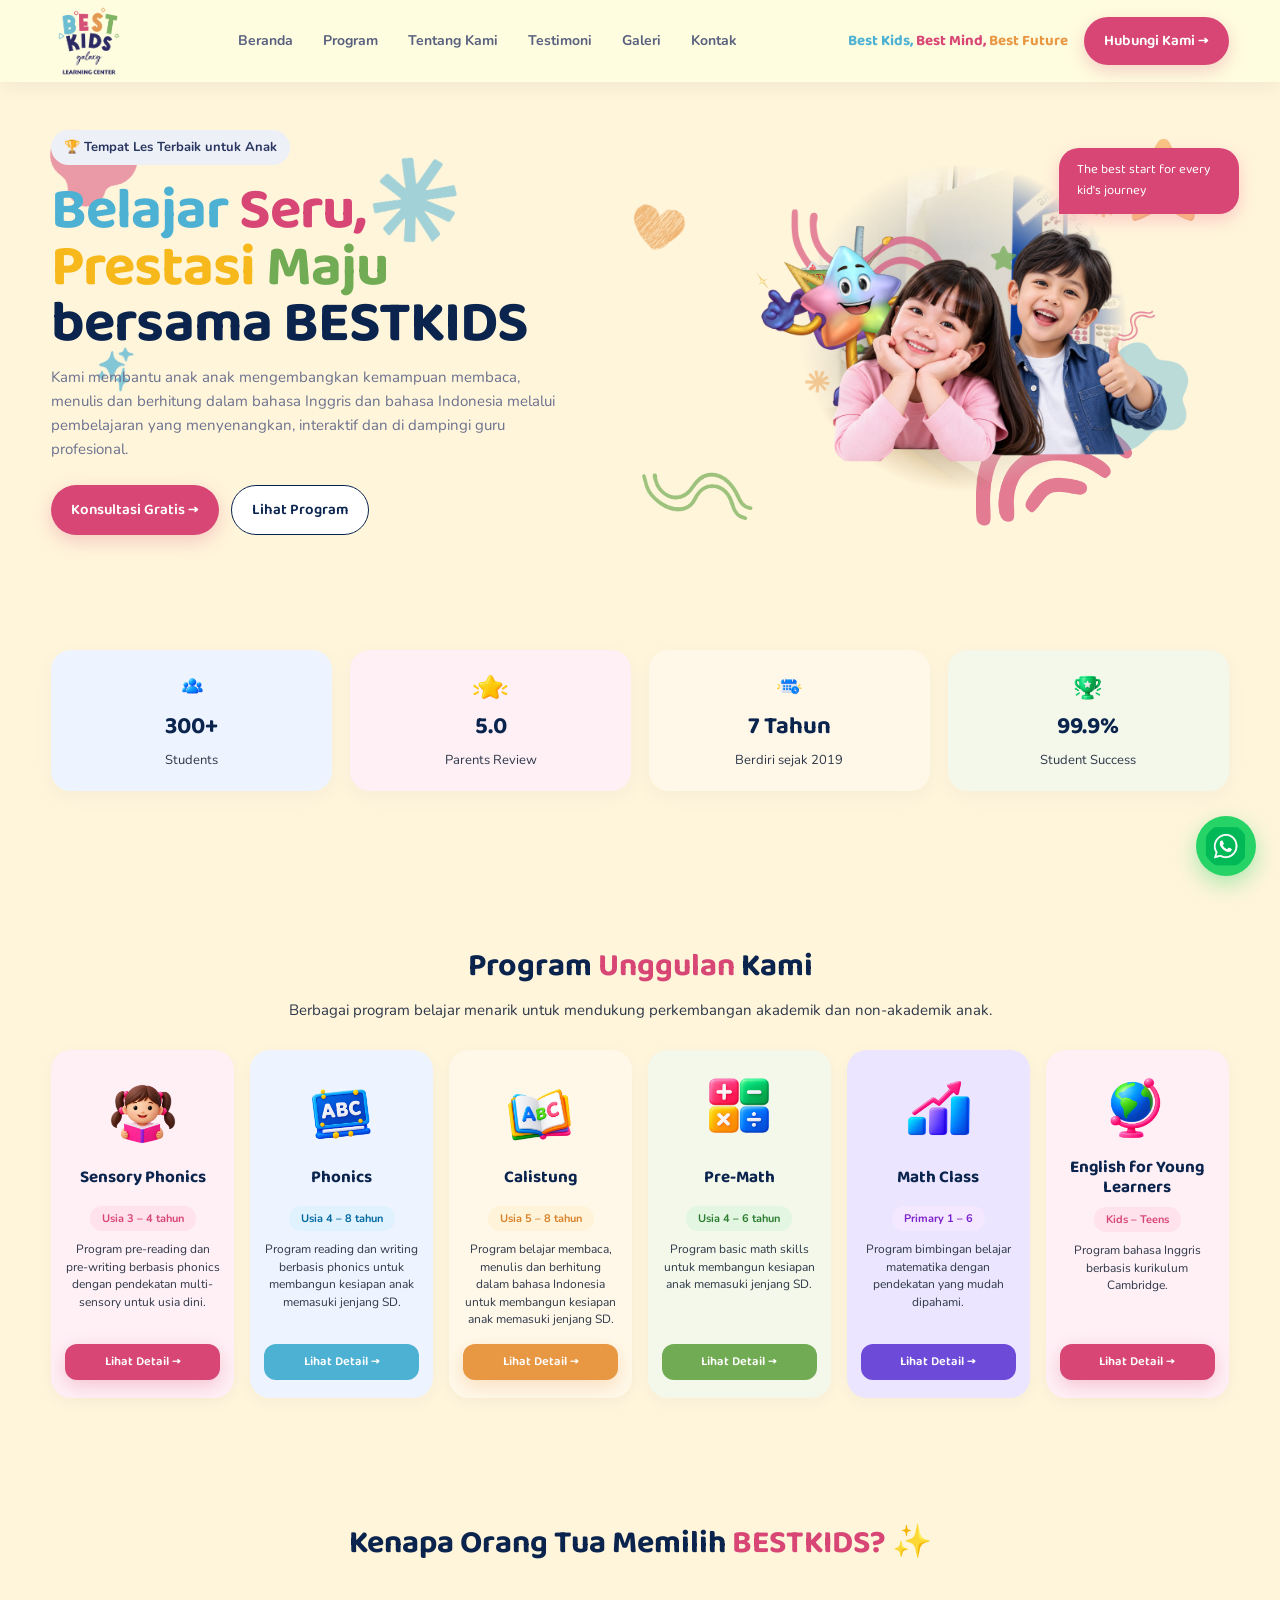
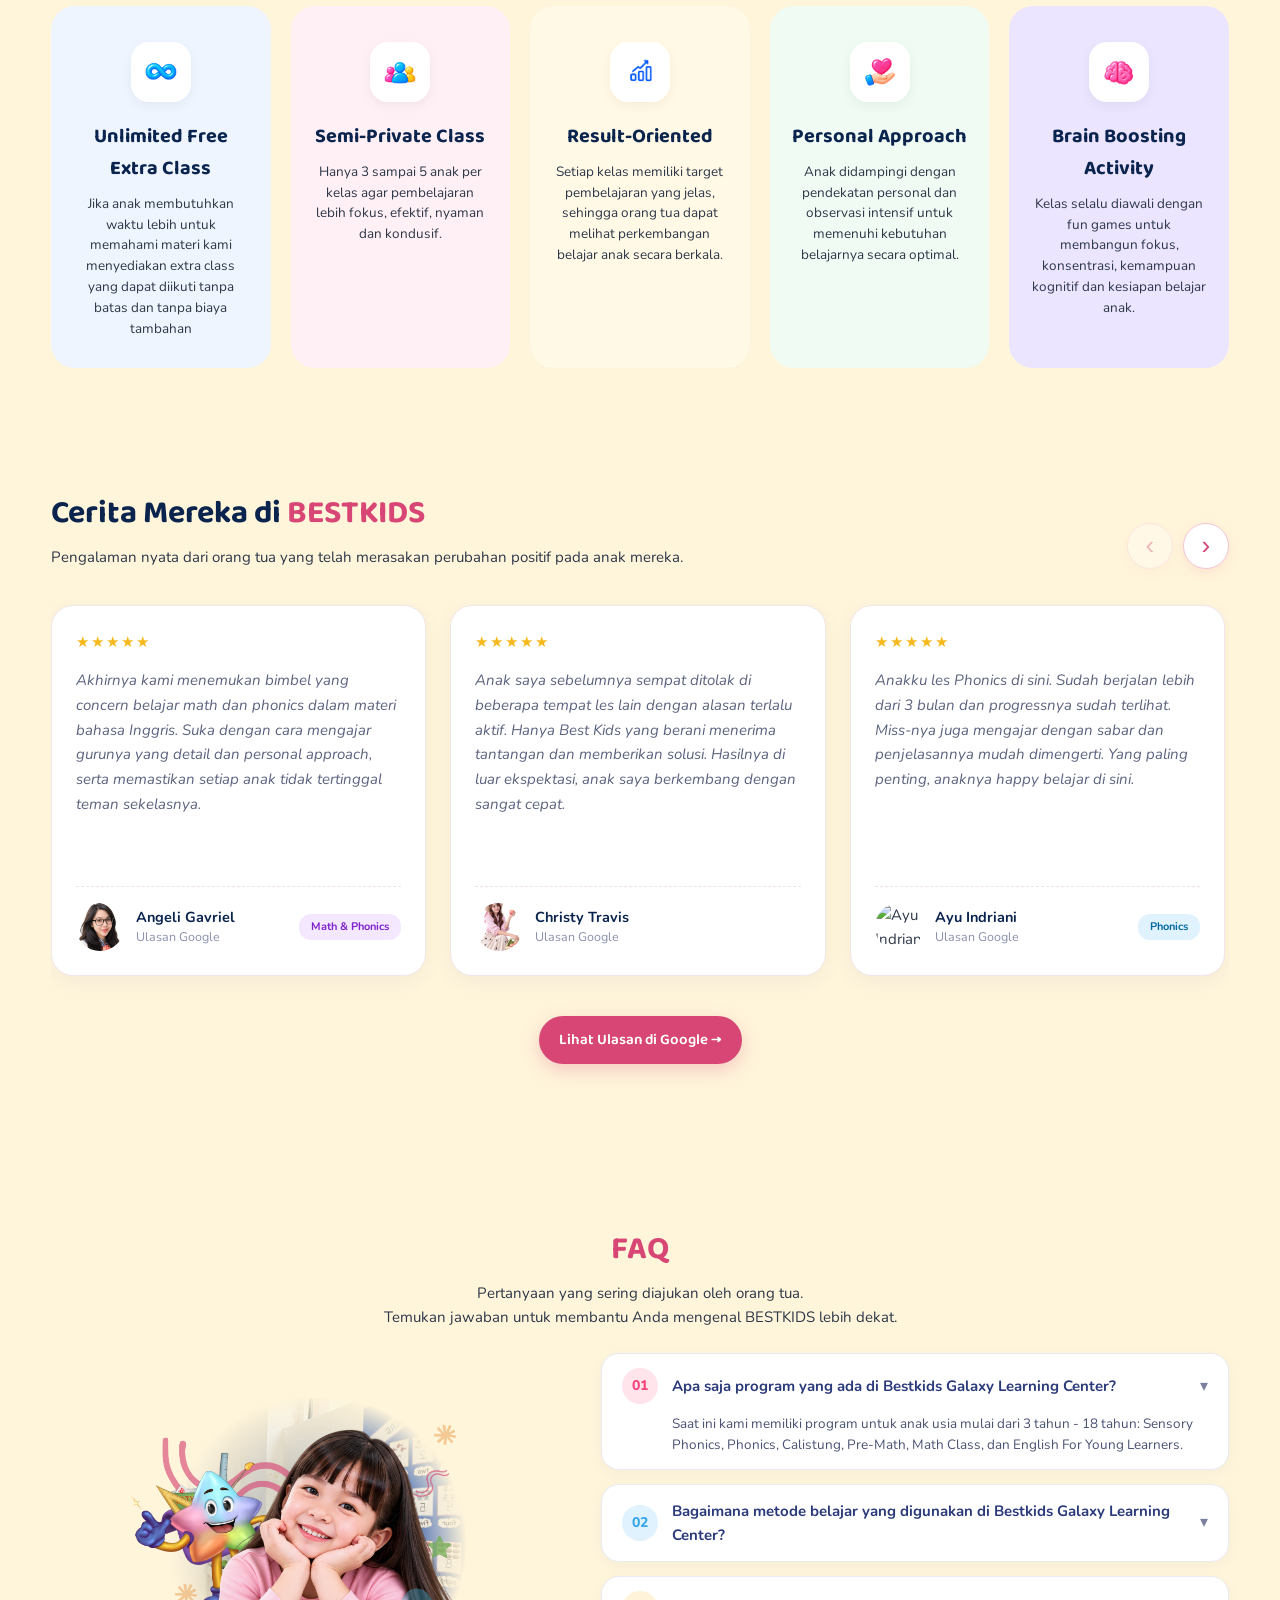
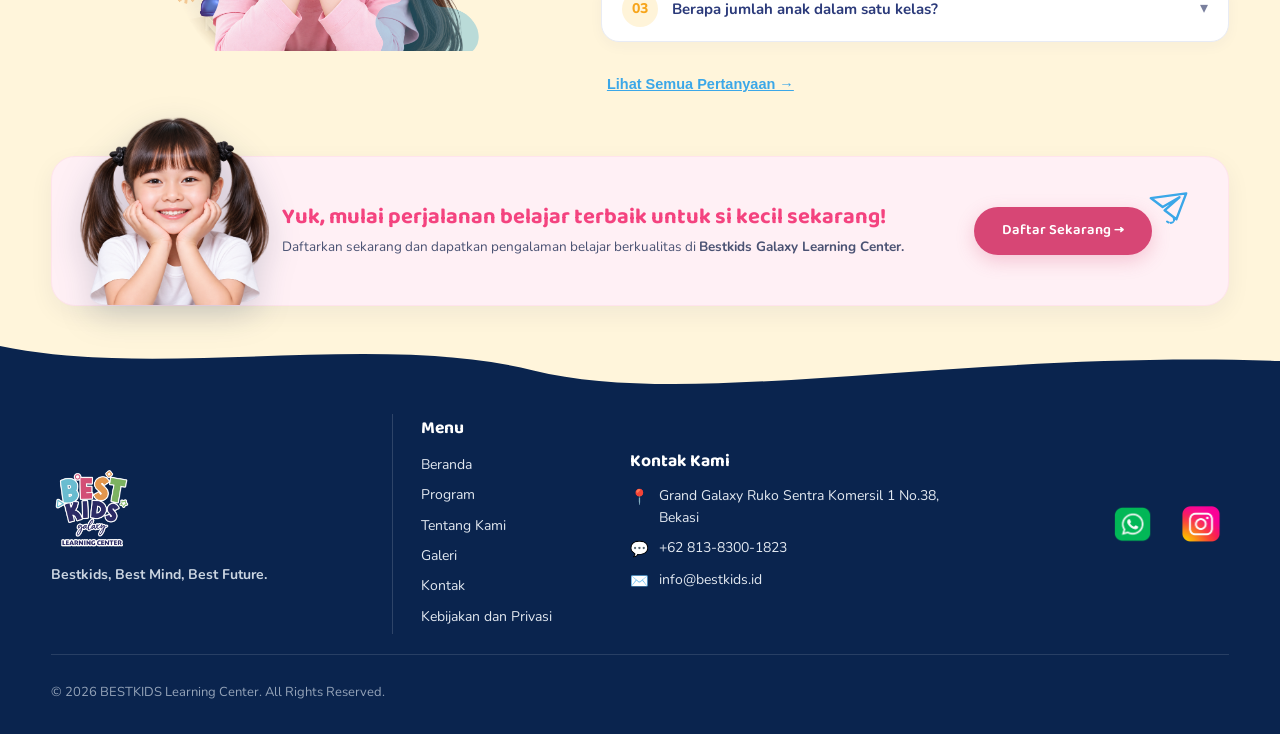
==== index.html @ a122a7a4 "Mengubah ekstensi gambar ke webp. Lalu menambahkan data.js untuk back-end" ====
<!doctype html>
<html lang="id">
<head>
  <meta charset="utf-8">
  <meta name="viewport" content="width=device-width, initial-scale=1">
  <title>BESTKIDS — Belajar Seru, Prestasi Maju</title>
  
  <link rel="preconnect" href="https://fonts.googleapis.com">
  <link rel="preconnect" href="https://fonts.gstatic.com" crossorigin>
  <link href="https://fonts.googleapis.com/css2?family=Baloo+2:wght@400;500;600;700&family=Nunito:wght@400;500;600;700;800&display=swap" rel="stylesheet">

  
  <!-- CSS: urutan jangan diubah -->
  <link rel="stylesheet" href="css/base.css">
  <link rel="stylesheet" href="css/layout.css">
  <link rel="stylesheet" href="css/components.css">
  <link rel="stylesheet" href="css/beranda.css">
  <link rel="stylesheet" href="css/overrides.css">
</head>
<body>
  <div id="header"></div>

  <main>
    <!-- HERO SECTION -->
    <section class="hero">
        <!-- ORNAMEN MENGAMBANG -->
      <div class="hero-decorations">
          <img src="assets/ornamen/cat_spill_pink.png" class="decor-item decor-cat-spill" alt="">
          <img src="assets/ornamen/blink_stars_blue.png" class="decor-item decor-blink-star" alt="">
          <img src="assets/ornamen/5star_orange.png" class="decor-item decor-5star" alt="">
          <img src="assets/ornamen/wavy_line_green.png" class="decor-item decor-wavy" alt="">
          <img src="assets/ornamen/half_circle_line_pink.png" class="decor-item decor-half-circle" alt="">
          <img src="assets/ornamen/heart_orange.png" class="decor-item decor-heart" alt="">
          <img src="assets/ornamen/star_blue.png" class="decor-item decor-star" alt="">
        </div>
      <div class="container hero-grid">
        <div class="hero-text-side">
          <div class="eyebrow">🏆 Tempat Les Terbaik untuk Anak</div>
          <h1><span class="blue">Belajar</span> <span class="pink">Seru,</span><br><span class="yellow">Prestasi</span> <span class="green">Maju</span><br>bersama <span class="navy-title">BESTKIDS</span></h1>
          <p>Kami membantu anak anak mengembangkan kemampuan membaca, menulis dan berhitung dalam bahasa Inggris dan bahasa Indonesia melalui pembelajaran yang menyenangkan, interaktif dan di dampingi guru profesional.</p>
          <div class="actions">
            <a class="btn btn-pink" href="kontak.html">Konsultasi Gratis →</a>
            <a class="btn btn-outline" href="program.html">Lihat Program</a>
          </div>
        </div>
        <div class="hero-art-side">
          <div class="speech-bubble hero-bubble">The best start for every kid's journey</div>
          <img class="hero-kids" src="assets\hero_beranda.png" alt="BESTKIDS Learning Center" loading="lazy">
        </div>
      </div>
    </section>

    

    <!-- STATS / KPI BAR -->
    <section class="container section-sm">
      <div class="home-stats-grid">
        <div class="home-stat-card bg-blue">
          <img src="assets/students.png" alt="Students Icon" class="stat-icon-img" style="height: 32px; margin: 0 auto 6px;">
          <strong>300+</strong>
          <span>Students</span>
        </div>
        <div class="home-stat-card bg-pink">
          <img src="assets/review.png" alt="Review Icon" class="stat-icon-img" style="height: 32px; margin: 0 auto 6px;">
          <strong>5.0</strong>
          <span>Parents Review</span>
        </div>
        <div class="home-stat-card bg-yellow">
          <img src="assets/kalender.png" alt="History Icon" class="stat-icon-img" style="height: 32px; margin: 0 auto 6px;">
          <strong>7 Tahun</strong>
          <span>Berdiri sejak 2019</span>
        </div>
        <div class="home-stat-card bg-green">
          <img src="assets/success.png" alt="Success Icon" class="stat-icon-img" style="height: 32px; margin: 0 auto 6px;">
          <strong>99.9%</strong>
          <span>Student Success</span>
        </div>
      </div>
    </section>

    <!-- PROGRAM UNGGULAN KAMI (6 COLUMNS HORIZONTAL GRID) -->
    <section class="section">
      <div class="container">
        <div class="section-header text-center">
          <h2>Program <span class="pink">Unggulan</span> Kami</h2>
          <p>Berbagai program belajar menarik untuk mendukung perkembangan akademik dan non-akademik anak.</p>
        </div>

        <div class="program-6-grid" id="programGridHome"></div>
      </div>
    </section>

    <!-- SECTION KENAPA MEMILIH BESTKIDS -->
    <section class="container section-sm">
      <div class="section-header text-center" style="margin-bottom: 36px;">
        <h2 style="font-size: 32px;">Kenapa Orang Tua Memilih <span class="pink">BESTKIDS?</span> ✨</h2>
      </div>

      <div class="why-choose-grid">
        <!-- Card 1 -->
        <div class="why-choose-card card-blue">
          <div class="why-icon-wrapper">
            <img src="assets\Unlimited Free Extra Class.png" alt="Unlimited Free Extra Class" style="width: 32px; height: 32px; object-fit: contain;">
          </div>
          <h3>Unlimited Free Extra Class</h3>
          <p>Jika anak membutuhkan waktu lebih untuk memahami materi kami menyediakan extra class yang dapat diikuti tanpa batas dan tanpa biaya tambahan</p>
        </div>

        <!-- Card 2 -->
        <div class="why-choose-card card-pink">
          <div class="why-icon-wrapper">
            <img src="assets\Semi-Private Class.png" alt="Metode Fun Learning" style="width: 32px; height: 32px; object-fit: contain;">
          </div>
          <h3>Semi-Private Class</h3>
          <p>Hanya 3 sampai 5 anak per kelas agar pembelajaran lebih fokus, efektif, nyaman dan kondusif.</p>
        </div>

        <!-- Card 3 -->
        <div class="why-choose-card card-yellow">
          <div class="why-icon-wrapper">
            <img src="assets/resault_oriented.png" alt="Banyak Prestasi" style="width: 32px; height: 32px; object-fit: contain;">
          </div>
          <h3>Result-Oriented</h3>
          <p>Setiap kelas memiliki target pembelajaran yang jelas, sehingga orang tua dapat melihat perkembangan belajar anak secara berkala.</p>
        </div>

        <!-- Card 4 -->
        <div class="why-choose-card card-green">
          <div class="why-icon-wrapper">
            <img src="assets\Personal Approach.png" alt="Personal Approach" style="width: 32px; height: 32px; object-fit: contain;">
          </div>
          <h3>Personal Approach</h3>
          <p>Anak didampingi dengan pendekatan personal dan observasi intensif untuk memenuhi kebutuhan belajarnya secara optimal.</p>
        </div>
      <!-- Card 5 -->
        <div class="why-choose-card card-purple">
          <div class="why-icon-wrapper">
            <img src="assets\Brain Boosting Activity.png" alt="Brain Boosting Activity" style="width: 32px; height: 32px; object-fit: contain;">
          </div>
          <h3>Brain Boosting Activity</h3>
          <p>Kelas selalu diawali dengan fun games untuk membangun fokus, konsentrasi, kemampuan kognitif dan kesiapan belajar anak.</p>
        </div>
      </div>
    </section>

    <!-- TESTIMONI -->
    <section class="section testi-section" id="testimoni">
  <div class="container">
    <div class="section-header-flex">
      <div>
        <h2>Cerita Mereka di <span class="pink">BESTKIDS</span></h2>
        <p>Pengalaman nyata dari orang tua yang telah merasakan perubahan positif pada anak mereka.</p>
      </div>
      <div class="testi-nav">
        <button class="testi-arrow" data-dir="-1" aria-label="Testimoni sebelumnya">‹</button>
        <button class="testi-arrow" data-dir="1" aria-label="Testimoni berikutnya">›</button>
      </div>
    </div>

    <div class="testi-track" id="testimoniTrack" tabindex="0" aria-label="Daftar testimoni orang tua"></div>

    <!-- Titik indikator (dibuat otomatis oleh JavaScript, tampil di HP) -->
    <div class="testi-dots" aria-hidden="true"></div>

    <div class="testi-more">
      <a class="btn btn-pink" href="https://maps.app.goo.gl/WuajGMSbwLb1ixey8" target="_blank" rel="noopener noreferrer">Lihat Ulasan di Google →</a>
    </div>
  </div>
    </section>


   <!-- SECTION FAQ -->
  <section class="section" id="faq">
    <div class="container">
      <div class="section-header text-center">
        <h2> <span class="pink">FAQ</span> </h2>
        <p>Pertanyaan yang sering diajukan oleh orang tua.<br>Temukan jawaban untuk membantu Anda mengenal BESTKIDS lebih dekat.</p>
      </div>

      <div class="faq-wrapper">
        <!-- Sisi Kiri: Gambar Art FAQ -->
        <div class="faq-side-art">
          <img src="assets/background_beranda(option).png" alt="FAQ BESTKIDS" loading="lazy">
        </div>

        <!-- Sisi Kanan: Accordion List -->
        <div class="faq-list" id="faqList"></div>
      </div>
    </div>
  </section>

    <!-- BANNER CTA BOTTOM -->
    <section class="container cta-section-wrapper">
      <div class="cta-banner">
        <!-- Frame Foto Kotak Tumpul -->
        <div class="cta-avatar-square">
          <img src="assets\anak 1.png" alt="Anak Belajar BESTKIDS">
        </div>
        
        <!-- Konten Teks CTA -->
        <div class="cta-text">
          <h2>Yuk, mulai perjalanan belajar terbaik untuk si kecil sekarang!</h2>
          <p>Daftarkan sekarang dan dapatkan pengalaman belajar berkualitas di <strong>Bestkids Galaxy Learning Center.</strong></p>
        </div>

        <!-- Tombol Aksinya & Ornamen Pesawat Kertas -->
        <div class="cta-action-wrapper">
          <a class="btn btn-pink btn-round" href="kontak.html">Daftar Sekarang →</a>
          
          <!-- Ornamen Pesawat Kertas -->
          <svg class="paper-plane-icon" viewBox="0 0 64 64" fill="none" xmlns="http://www.w3.org/2000/svg">
            <path d="M56 8L8 28L28 36L48 16L32 40L52 48L56 8Z" stroke="#3BA7E8" stroke-width="3.5" stroke-linecap="round" stroke-linejoin="round"/>
            <path d="M48 48C52 54 44 58 38 54" stroke="#3BA7E8" stroke-width="3" stroke-dasharray="3 3" stroke-linecap="round"/>
          </svg>
        </div>
      </div>
    </section>
  </main>

  <div id="footer"></div>

  <!-- TOMBOL WHATSAPP MENGAMBANG -->
  <a class="wa-float" href="https://wa.me/6281383001823?text=Halo%20BESTKIDS%2C%20saya%20ingin%20bertanya%20tentang%20program%20belajar%20untuk%20anak%20saya."
    target="_blank" rel="noopener noreferrer" aria-label="Chat WhatsApp BESTKIDS">
    <img src="assets/whatsapp.png" alt="" aria-hidden="true">
    <span class="wa-float-label">Chat Kami</span>
  </a>

  <script src="js/data.js"></script>
  <script src="js/render.js"></script>
  <script src="js/script.js"></script>
  <script>
    Promise.all([
      fetch('header.html').then(r => r.text()),
      fetch('footer.html').then(r => r.text())
    ]).then(([h, f]) => {
      document.querySelector('#header').innerHTML = h;
      document.querySelector('#footer').innerHTML = f;
    });
  </script>

    <script>
    // Carousel Testimoni
    (function () {
      const track = document.querySelector('.testi-track');
      if (!track) return;
      const cards = track.querySelectorAll('.testi-card');
      const arrows = document.querySelectorAll('.testi-arrow');
      const dotsWrap = document.querySelector('.testi-dots');

      // Buat titik indikator sesuai jumlah kartu
      cards.forEach((card, i) => {
        const dot = document.createElement('button');
        dot.type = 'button';
        dot.addEventListener('click', () => {
          track.scrollTo({ left: card.offsetLeft - track.offsetLeft - 2 });
        });
        dotsWrap.appendChild(dot);
      });
      const dots = dotsWrap.querySelectorAll('button');

      // Geser satu kartu saat panah diklik
      const step = () => cards[0].offsetWidth + parseFloat(getComputedStyle(track).columnGap);
      arrows.forEach(btn => {
        btn.addEventListener('click', () => {
          track.scrollBy({ left: step() * Number(btn.dataset.dir) });
        });
      });

      // Perbarui status panah & titik saat digeser
      function update() {
        const max = track.scrollWidth - track.clientWidth;
        arrows[0].disabled = track.scrollLeft <= 2;
        arrows[1].disabled = track.scrollLeft >= max - 2;
        const index = Math.min(cards.length - 1, Math.round(track.scrollLeft / step()));
        dots.forEach((d, i) => d.classList.toggle('active', i === index));
      }
      track.addEventListener('scroll', () => requestAnimationFrame(update), { passive: true });
      window.addEventListener('resize', update);
      update();
    })();
  </script>
</body>
</html>
---- css/base.css ----
/* ==========================================================================
   BASE — variabel warna, reset, tipografi, utilitas & tombol (dipakai semua halaman)
   ========================================================================== */
/* ==========================================================================
   1. GLOBAL VARIABLES & BASE STYLES
   ========================================================================== */
:root {
  --blue: #4DB1D3;
  --pink: #D74675;
  --orange: #E89743;
  --purple : #6D4BD8;
  --green: #71AB53;
  --bg-main: #fff5db;
  
  /* Latar Soft Pastel Turunan */
  --bg-pink-light: #FDF0F4;
  --bg-blue-light: #F0F9FC;
  --bg-orange-light: #FDF5ED;
  --bg-green-light: #F2F7F0;
  
  --text-dark: #2D3748;
  --text-muted: #64748B;
}

body {
  background-color: var(--bg-main);
  color: var(--text-dark);
}

/* ==========================================
   UTILITY COLOR CLASSES (TEKS & BADGE)
   ========================================== */
.blue { color: var(--blue) !important; }
.pink { color: var(--pink) !important; }
.orange { color: var(--orange) !important; }
.green { color: var(--green) !important; }

* {
  box-sizing: border-box;
}

html {
  scroll-behavior: smooth;
}

body {
  margin: 0;
  color: var(--ink);
  background: #fff;
  font-family: "Nunito", sans-serif;
  font-size: 15px;
  line-height: 1.6;
}

h1, h2, h3, h4, h5, h6 {
  font-family: "Baloo 2", cursive, sans-serif;
}

a {
  text-decoration: none;
  color: inherit;
}

img {
  max-width: 100%;
  display: block;
}

/* ==========================================================================
   PERLEBAR CONTAINER & RUANG HALAMAN (MORE WIDESCREEN & FILLING)
   ========================================================================== */
/* 1. Melebarkan batas Container menjadi 92% dari lebar layar pengguna, agar konten lebih mengisi layar */
.container {
  width: min(1600px, 92%); /* Mengikuti 92% lebar layar pengguna */
  margin: 0 auto;
}

/* 2. Optimasi Padding Section agar Konten Lebih Mengisi Layar Vertikal & Horizontal */
.section {
  padding: 80px 0;
}

.section-sm {
  padding: 40px 0;
}

/* 3. Menyesuaikan Grid 2, 3, dan 4 Kolom agar Menyebar Rapi di Layar Lebar */
.grid-2-col,
.comp-box-wrapper {
  gap: 48px; /* Memberi ruang napas antar kolom lebar */
}

.grid-3-col,
.home-program-grid {
  gap: 30px; /* Jarak antar kartu lebih proporsional */
}

.section.soft {
  background: var(--soft);
}

.text-navy { color: var(--navy); }
.navy-title { color: var(--navy); }
.link-pink { color: var(--pink); font-weight: 700; font-size: 14px; }

.section-title {
  text-align: center;
  margin: 0 auto 12px;
  font-family: "Baloo 2", cursive, sans-serif;
  font-size: 39px;
  line-height: 1.05;
  color: var(--navy);
}

.section-title .pink { color: var(--pink); }
.section-title .blue { color: var(--blue); }
.section-title .green { color: var(--green); }

.section-lead {
  text-align: center;
  max-width: 650px;
  margin: 0 auto 35px;
  color: #7A809E;
}

/* Color Background Helpers */
.bg-blue { background-color: #EEF4FF; }
.bg-pink { background-color: #FFF0F6; }
.bg-yellow { background-color: #FFF8E9; }
.bg-green { background-color: #F3F8EA; }
.bg-purple { background-color: #EBE5FF; }
.bg-green-light { background: #E2F6E2; }
.bg-pink-light { background: #FFF0F6; }
.bg-blue-light { background: #EEF4FF; }
.tag-pink { background: #FFE2EC; color: var(--pink); }
.tag-blue { background: #E1F3FE; color: var(--blue); }
.tag-yellow { background: #FFF3D6; color: #B78103; }
.tag-green { background: #E2F6E2; color: #2E7D32; }
.tag-purple { background: #EBE5FF; color: var(--purple); }

/* ==========================================================================
   2. HEADER & NAVIGATION (FIXED FREEZE HEADER)
   ========================================================================== */
/* Berikan kompensasi padding-top pada body agar konten paling atas tidak tertutup header */
body {
  padding-top: 82px; /* Disesuaikan persis dengan tinggi .nav (82px) */
}

/* ==========================================================================
   3. BUTTONS & UTILITIES
   ========================================================================== */
.btn {
  display: inline-flex;
  align-items: center;
  justify-content: center;
  gap: 8px;
  border: 0;
  border-radius: 999px;
  padding: 12px 20px;
  font-family: "Baloo 2", cursive, sans-serif;
  font-weight: 600;
  cursor: pointer;
  transition: 0.2s ease;
  white-space: nowrap;
}

.btn:hover {
  transform: translateY(-2px);
}

.btn-pink {
  background: var(--pink);
  color: #fff;
  box-shadow: 0 6px 16px rgba(244, 67, 127, 0.24);
}

.btn-outline {
  background: #fff;
  color: var(--navy);
  border: 1px solid var(--navy);
}

.btn-yellow {
  background: #F7B81B;
  color: #7A4A00;
}

.btn-blue {
  background: var(--blue);
  color: #fff;
}

.btn-green {
  background: var(--green);
  color: #fff;
}

.btn-purple {
  background: var(--purple);
  color: #fff;
}

.btn-sm {
  padding: 8px 18px;
  font-size: 13px;
}

.btn-block {
  width: 100%;
}

/* ==========================================================================
   REBUILD BANNER CTA (BOX FRAME & PAPER PLANE ORNAMENT)
   ========================================================================== */
.btn-round {
  border-radius: 30px;
  padding: 12px 28px;
  font-size: 14.5px;
  box-shadow: 0 6px 18px rgba(244, 67, 127, 0.28);
}

/* ==========================================================================
   BREAKPOINTS RESPONSIF
   ========================================================================== */
.relative-container {
  position: relative;
}

/* ==========================================================================
   10. MEDIA QUERIES (RESPONSIVE DISATUKAN)
   ========================================================================== */

@media (max-width: 980px) {
  .home-program-grid { grid-template-columns: repeat(2, 1fr); }
}

@media (max-width: 760px) {
  .container { width: min(100% - 28px, 1120px); }
  .section { padding: 55px 0; }
}

@media (max-width: 576px) {
  .home-program-grid { grid-template-columns: 1fr; }
}

/* ==========================================================================
   SECTION FOKUS & METODOLOGI (4 KARTU HORIZONTAL)
   ========================================================================== */
.badge-bg-pink { background: var(--pink); }
.badge-bg-blue { background: var(--blue); }
.badge-bg-yellow { background: var(--yellow); }
.badge-bg-purple { background: #9B51E0; }
.badge-bg-green { background: #4CAF50 ; }

/* ==========================================================================
   SECTION METODE BELAJAR KAMI (4 PILAR CARDS)
   ========================================================================== */
.margin-top-12 {
  margin-top: 16px;
}

.tag-yellow { background: #FFF4D9; color: #D9822B; }
.tag-purple { background: #F3E8FF; color: #7E22CE; }
.tag-blue { background: #E0F2FE; color: #0369A1; }

/* ==========================================
   OVERRIDE COLOR SYSTEM (DITAMBAHKAN)
   ========================================== */
:root {
  --blue: #4DB1D3;
  --pink: #D74675;
  --orange: #E89743;
  --green: #71AB53;


  /* Latar Soft Pastel Turunan */
  --bg-pink-light: #FDF0F4;
  --bg-blue-light: #F0F9FC;
  --bg-orange-light: #FDF5ED;
  --bg-green-light: #F2F7F0;

  --text-dark: #2D3748;
  --text-muted: #64748B;
  --navy: #0A244E;
  --yellow: #F7B81B;
}

/* Background Utama Halaman */
body {
  background-color: var(--bg-main);
  color: var(--text-dark);
}

/* ==========================================
   UTILITY COLOR CLASSES (TEKS & BADGE)
   ========================================== */
.blue { color: var(--blue) !important; }
.pink { color: var(--pink) !important; }
.orange { color: var(--orange) !important; }
.green { color: var(--green) !important; }

/* ==========================================
   TOMBOL (BUTTONS)
   ========================================== */
.btn-pink:hover {
  background-color: #c23864 !important;
}

.btn-yellow, .btn-orange {
  background-color: var(--orange) !important;
  color: #FFFFFF !important;
  box-shadow: 0 6px 18px rgba(232, 151, 67, 0.25);
}

.btn-yellow:hover, .btn-orange:hover {
  background-color: #d48332 !important;
}

/* ==========================================
   KARTU 6-GRID "KENAPA HARUS BEST KIDS"
   ========================================== */
.bg-orange-light { background-color: var(--bg-orange-light); }
---- css/layout.css ----
/* ==========================================================================
   LAYOUT — header/navbar & footer (dipakai semua halaman)
   ========================================================================== */
/* ==========================================
   UTILITY COLOR CLASSES (TEKS & BADGE)
   ========================================== */
/* Navigation Active Link */
.nav-links a:hover,
.nav-links a.active {
  color: var(--pink) !important;
}

.nav-links a.active::after {
  background: var(--pink) !important;
}

/* ==========================================================================
   2. HEADER & NAVIGATION (FIXED FREEZE HEADER)
   ========================================================================== */
.site-header {
  position: fixed; /* Menggunakan fixed agar pasti mengunci di atas layar */
  top: 0;
  left: 0;
  right: 0;
  width: 100%;
  z-index: 9999; /* Memastikan header berada di atas seluruh elemen */
  background-color: #fffde0;
  backdrop-filter: blur(8px);
  box-shadow: 0 4px 20px rgba(0, 0, 0, 0.06);
  transition: all 0.3s ease;
}

.nav {
  height: 82px;
  display: flex;
  align-items: center;
  justify-content: space-between;
  gap: 24px;
}

.logo {
  width: 76px;
  height: auto;
}

.nav-links {
  display: flex;
  align-items: center;
  gap: 30px;
  font-size: 14px;
  font-weight: 700;
  color: #59617e;
}

.nav-links a {
  padding: 8px 0;
  position: relative;
  text-decoration: none;
}

.nav-links a:hover,
.nav-links a.active {
  color: var(--navy);
}

.nav-links a.active::after {
  content: "";
  position: absolute;
  left: 0;
  right: 0;
  bottom: 0;
  height: 2px;
  background: var(--navy);
  border-radius: 10px;
}

.dropdown {
  position: relative;
}

.dropdown-menu {
  display: none;
  position: absolute;
  top: 38px;
  left: -14px;
  background: #fff;
  border: 1px solid var(--line);
  box-shadow: var(--shadow);
  border-radius: 14px;
  padding: 8px;
  min-width: 180px;
}

.dropdown:hover .dropdown-menu {
  display: block;
}

.dropdown-menu a {
  display: block;
  padding: 9px 12px;
  border-radius: 9px;
}

.dropdown-menu a:hover {
  background: #f6f8ff;
}

.menu-toggle {
  display: none;
  border: 0;
  background: transparent;
  font-size: 26px;
  color: var(--navy);
}

/* ==========================================================================
   HEADER ACTIONS — SLOGAN DI KIRI TOMBOL "HUBUNGI KAMI"
   ========================================================================== */
.header-actions {
  display: flex;
  align-items: center;
  gap: 16px;               /* jarak slogan ke tombol */
  flex-shrink: 0;
}

.header-slogan {
  font-family: 'Baloo 2', cursive, sans-serif;
  font-size: 15px;
  font-weight: 700;
  line-height: 1.2;
  white-space: nowrap;     /* slogan tetap 1 baris */
}

/* Laptop kecil & tablet: slogan disembunyikan agar menu tidak berdesakan */
@media (max-width: 1200px) {
  .header-slogan {
    display: none;
  }
}


/* HP: slogan & tombol disembunyikan, diganti ikon menu ☰ */
@media (max-width: 760px) {
  .header-actions {
    display: none;
  }
}

/* ==========================================================================
   8. FOOTER STYLING (COMPACT SECTION, BIGGER TEXT & LARGER SOCIAL ICONS)
   ========================================================================== */
#footer {
  position: relative;
  z-index: 10;
  margin-top: 0 !important;
  padding-top: 0 !important;
}

.site-footer {
  position: relative;
  width: 100%;
  margin-top: 0 !important;
  background: transparent;
}

/* Wave Header Compact */
.footer-wave-container {
  width: 100%;
  overflow: hidden;
  line-height: 0;
  margin-bottom: -1px;
}

.footer-wave-svg {
  position: relative;
  display: block;
  width: 100%;
  height: 45px; /* Ketinggian wave dikecilkan agar hemat ruang */
}

/* Container Body Footer Ringkas */
.footer-body {
  background-color: #0A244E;
  color: #c0caf5;
  padding: 24px 0 18px; /* Padding dipangkas agar section tidak terlalu besar */
}

.footer-grid-layout {
  display: grid;
  grid-template-columns: 1.2fr 0.8fr 1.3fr 0.9fr;
  gap: 32px;
  align-items: center;
  padding-bottom: 20px;
}

/* Brand & Logo */
.footer-logo-img {
  height: 90px; /* Logo sedikit dinaikkan ukurannya */
  width: auto;
  margin-bottom: 10px;
}

.footer-brand-text {
  font-size: 14px; /* Ukuran font naik */
  color: #cbd5e1;
  line-height: 1.5;
  margin: 0;
  max-width: 270px;
  font-weight: bold;
}

/* Menu & Navigasi */
.footer-col-menu {
  border-left: 1px solid rgba(255, 255, 255, 0.15);
  padding-left: 28px;
}

.footer-heading {
  font-family: "Baloo 2", cursive, sans-serif;
  font-size: 17.5px; /* Judul kolom lebih jelas */
  color: #ffffff;
  margin: 0 0 10px;
}

.footer-menu-links {
  list-style: none;
  padding: 0;
  margin: 0;
}

.footer-menu-links li {
  margin-bottom: 6px;
}

.footer-menu-links a {
  font-size: 14px; /* Ukuran font menu naik */
  color: #e2e8f0;
  transition: color 0.2s ease;
}

.footer-menu-links a:hover {
  color: var(--pink);
}

/* Kontak Detail */
.footer-contact-details {
  list-style: none;
  padding: 0;
  margin: 0;
}

.footer-contact-details li {
  display: flex;
  align-items: flex-start;
  gap: 10px;
  font-size: 14px; /* Ukuran font detail kontak naik */
  color: #e2e8f0;
  margin-bottom: 8px;
}

.footer-contact-details .icon {
  font-size: 15px;
}

/* Sosial Media Icon BISA DIPERBESAR */
.footer-col-social {
  display: flex;
  justify-content: flex-end;
}

.social-btn-group {
  display: flex;
  align-items: center;
  gap: 12px;
}

.social-circle {
  width: 48px; /* Lingkaran diperbesar dari 42px */
  height: 48px;
  border-radius: 50%;
  display: flex;
  align-items: center;
  justify-content: center;
  color: #ffffff;
  transition: transform 0.2s ease, box-shadow 0.2s ease;
}

.social-circle img {
  width: 28px !important; /* Gambar ikon sosmed diperbesar dari 24px */
  height: 28px !important;
  object-fit: contain;
}

.social-circle:hover {
  transform: translateY(-3px);
  box-shadow: 0 4px 12px rgba(0, 0, 0, 0.2);
}

.social-circle.ig { background: linear-gradient(45deg, #f09433 0%, #e6683c 25%, #dc2743 50%, #cc2366 75%, #bc1888 100%); }
.social-circle.fb { background: #1877f2; }
.social-circle.yt { background: #ff0000; }
.social-circle.tt { background: #000000; border: 1px solid rgba(255, 255, 255, 0.25); }
/* Bottom Copyright Bar */
.footer-copyright-row {
  border-top: 1px solid rgba(255, 255, 255, 0.12);
  padding-top: 14px;
  display: flex;
  justify-content: space-between;
  align-items: center;
  font-size: 13px; /* Ukuran font copyright dinaikkan */
  color: #94a3b8;
}

@media (max-width: 768px) {
  /* Responsif Mobile (<768px) */
  .footer-body {
    padding: 20px 0 16px;
  }
  .footer-grid-layout {
    grid-template-columns: 1fr;
    gap: 20px;
    padding-bottom: 16px;
  }
  .footer-col-menu {
    border-left: none;
    padding-left: 0;
  }
  .footer-col-social {
    justify-content: flex-start;
  }
  .footer-copyright-row {
    flex-direction: column;
    gap: 8px;
    text-align: center;
  }
}

/* ==========================================================================
   FORCE ENLARGE SOCIAL MEDIA ICONS (WA & INSTAGRAM)
   ========================================================================== */
/* 1. Perbesar Lingkaran Pembungkus Sosmed (dari 48px ke 56px) */
.footer-col-social .social-circle {
  width: 56px !important;
  height: 56px !important;
  min-width: 56px !important;
  min-height: 56px !important;
  padding: 0 !important; /* Hapus inner padding agar gambar maksimal */
  display: inline-flex !important;
  align-items: center !important;
  justify-content: center !important;
}

/* 2. Paksa Ukuran Gambar Logo WA & IG Menjadi Jauh Lebih Besar (36px) */
.footer-col-social .social-circle img {
  width: 40px !important;
  height: 40px !important;
  max-width: 40px !important;
  max-height: 40px !important;
  object-fit: contain !important;
  display: block !important;
}

/* ==========================================================================
   10. MEDIA QUERIES (RESPONSIVE DISATUKAN)
   ========================================================================== */

@media (max-width: 980px) {
  .nav-links { gap: 16px; }
}

@media (max-width: 760px) {
  .nav { height: 70px; }
  .menu-toggle { display: block; }
  .nav-links, .nav > .btn { display: none; }
  .nav-links.open {
    display: flex;
    position: absolute;
    top: 70px;
    left: 14px;
    right: 14px;
    background: #fff;
    border: 1px solid var(--line);
    border-radius: 16px;
    padding: 12px;
    flex-direction: column;
    align-items: stretch;
    gap: 3px;
    box-shadow: var(--shadow);
  }
  .nav-links.open a { padding: 11px 12px; }
  .dropdown-menu { position: static; display: block; box-shadow: none; border: 0; padding: 0 0 0 12px; }
}

/* ==========================================================================
   PERBAIKAN SPACING CTA BANNER & FOOTER (MENGURANGI GAP LEBIH)
   ========================================================================== */
/* Penyesuaian margin atas footer agar rapat dengan banner */
#footer {
  margin-top: 10px !important;
}

/* ==========================================
   UTILITY COLOR CLASSES (TEKS & BADGE)
   ========================================== */
/* Navigation Active Link */
.nav-links a:hover,
.nav-links a.active {
  color: var(--pink) !important;
}

.nav-links a.active::after {
  background: var(--pink) !important;
}


/* ==========================================================================
   TOMBOL WHATSAPP MENGAMBANG (SEMUA HALAMAN)
   ========================================================================== */
.wa-float {
  position: fixed;
  right: 24px;
  bottom: 24px;
  z-index: 9998;              /* di bawah header (9999), di atas konten */
  display: flex;
  align-items: center;
  height: 60px;
  padding: 0 8px;
  border-radius: 999px;
  background: #25D366;
  color: #FFFFFF;
  text-decoration: none;
  font-weight: 700;
  font-size: 15px;
  box-shadow: 0 8px 22px rgba(37, 211, 102, 0.38);
  transition: transform 0.25s ease, box-shadow 0.25s ease;
}

.wa-float img {
  width: 44px;
  height: 44px;
  flex-shrink: 0;
  border-radius: 50%;
}

.wa-float-label {
  padding: 0;
  white-space: nowrap;
  max-width: 0;               /* teks tersembunyi, muncul saat disentuh kursor */
  overflow: hidden;
  opacity: 0;
  transition: max-width 0.3s ease, padding 0.3s ease, opacity 0.25s ease;
}

.wa-float:hover {
  transform: translateY(-3px);
  box-shadow: 0 12px 26px rgba(37, 211, 102, 0.45);
}

.wa-float:hover .wa-float-label,
.wa-float:focus-visible .wa-float-label {
  max-width: 160px;
  padding: 0 12px 0 8px;
  opacity: 1;
}

.wa-float:focus-visible {
  outline: 3px solid #0A244E;
  outline-offset: 3px;
}

/* HP: tombol lebih kecil, teks tidak ditampilkan */
@media (max-width: 640px) {
  .wa-float {
    right: 16px;
    bottom: 16px;
    height: 54px;
    padding: 0 6px;
  }
  .wa-float img {
    width: 42px;
    height: 42px;
  }
  .wa-float-label {
    display: none;
  }
}
---- css/components.css ----
/* ==========================================================================
   COMPONENTS — komponen yang dipakai di lebih dari satu halaman
   ========================================================================== */
/* ==========================================================================
   PERLEBAR CONTAINER & RUANG HALAMAN (MORE WIDESCREEN & FILLING)
   ========================================================================== */
.section-header.text-center {
  text-align: center;
  margin-bottom: 20px;
}

.section-header h2 {
  font-family: "Baloo 2", cursive, sans-serif;
  font-size: 32px;
  color: var(--navy);
  margin: 0 0 6px;
}

.section-header p {
  color: var(--muted);
  margin: 0;
}

/* ==========================================================================
   RESPONSIF MOBILE (<1024px & <768px)
   ========================================================================== */

@media (max-width: 768px) {
  .cta-section-wrapper {
    margin-bottom: 0 !important;
    padding: 16px 0 !important;
  }
  .cta-banner {
    flex-direction: column;
    text-align: center;
    padding: 20px 16px;
    gap: 16px;
  }
}

/* ==========================================================================
   SECTION KENAPA MEMILIH BEST KIDS (4-CARD PASTEL GRID)
   ========================================================================== */
.quote-mark {
  font-family: "Baloo 2", cursive, sans-serif;
  font-size: 40px;
  color: var(--pink);
  line-height: 20px;
  margin-bottom: 10px;
}

/* ==========================================================================
   REBUILD BANNER CTA (BOX FRAME & PAPER PLANE ORNAMENT)
   ========================================================================== */
.cta-section-wrapper {
  position: relative;
  z-index: 25;
  margin-bottom: -45px !important; /* Overlap di atas wave footer */
  padding: 0 !important;
}

.cta-banner {
  background: #FFF0F5;
  border: 1px solid #FFE4EC;
  border-radius: 24px;
  padding: 24px 36px;
  display: flex;
  align-items: center;
  justify-content: space-between;
  gap: 24px;
  box-shadow: 0 10px 30px rgba(10, 36, 78, 0.08);
}

/* Teks Utama CTA */
.cta-text {
  flex-grow: 1;
}

.cta-text h2 {
  font-family: "Baloo 2", cursive, sans-serif;
  font-size: 22px;
  color: #F4437F;
  margin: 0 0 4px;
  line-height: 1.25;
}

.cta-text p {
  font-size: 13.5px;
  color: #4A5273;
  margin: 0;
}

@media (max-width: 768px) {
  /* Responsif Mobile (<768px) */
  .cta-section-wrapper {
    margin-bottom: 0 !important;
    padding: 16px 0 !important;
  }
  .cta-banner {
    flex-direction: column;
    text-align: center;
    padding: 20px 16px;
    gap: 16px;
  }
}

/* ==========================================================================
   5. DETAIL KELAS (`detail-kelas.html`)
   ========================================================================== */
.breadcrumb-pills {
  font-size: 13px;
  color: var(--muted);
  margin-bottom: 12px;
}

.pill-item.active {
  color: var(--pink);
  font-weight: 700;
  background: #FFF0F6;
  padding: 3px 12px;
  border-radius: 12px;
}

/* ==========================================
   OWNER & FOUNDER SECTION STYLES
   ========================================== */
.quote-mark {
  font-family: "Baloo 2", cursive, sans-serif;
  font-size: 2.2rem;
  color: #FF2A85;
  line-height: 1;
  position: absolute;
}

/* ==========================================================================
   BREAKPOINTS RESPONSIF
   ========================================================================== */
.page-title {
  font-family: "Baloo 2", cursive, sans-serif;
  font-size: 46px;
  color: var(--navy);
  margin: 0 0 8px;
  text-align: center;
}

.page-lead {
  font-size: 15px;
  color: var(--muted);
  text-align: center;
  margin: 0;
}

/* ==========================================================================
   CTA BANNER PROGRAM (COMPACT GAP & LEFT ALIGNED)
   ========================================================================== */
.cta-banner-program {
  background: #FFF0F5;
  border: 1px solid #FFE4EC;
  border-radius: 28px;
  padding: 20px 36px;
  display: flex;
  align-items: center;
  justify-content: flex-start; /* Rata kiri agar gambar dan teks merapat */
  gap: 28px; /* Jarak pas antara foto anak dan teks */
  position: relative;
  box-shadow: 0 10px 30px rgba(10, 36, 78, 0.06);
  overflow: hidden;
}

/* Foto Anak Sisi Kiri */
.cta-program-avatar {
  width: 130px;
  height: 120px;
  flex-shrink: 0;
  position: relative;
}

.cta-program-avatar img {
  width: 100%;
  height: 100%;
  object-fit: contain;
  object-position: bottom center;
}

/* Konten Teks (Menempel di Samping Gambar) */
.cta-program-content {
  flex-grow: 1;
  max-width: 650px;
  text-align: left;
}

.cta-program-content h2 {
  font-family: "Baloo 2", cursive, sans-serif;
  font-size: 23px;
  color: #F4437F;
  margin: 0 0 6px;
  line-height: 1.25;
}

.cta-program-content p {
  font-size: 13.5px;
  color: #4A5273;
  margin: 0 0 14px;
}

.cta-program-action .btn-yellow {
  background: #F7A51B;
  color: #ffffff;
  border: none;
  font-weight: 700;
  box-shadow: 0 6px 18px rgba(247, 165, 27, 0.3);
}

.cta-program-action .btn-yellow:hover {
  background: #e09212;
}

/* Ornaments Roket di Ujung Kanan */
.cta-rocket-wrapper {
  margin-left: auto; /* Memaksa roket tetap di pojok kanan */
  width: 80px;
  height: 80px;
  flex-shrink: 0;
  display: flex;
  align-items: center;
  justify-content: center;
}

.rocket-icon {
  width: 64px;
  height: 64px;
  transform: rotate(25deg);
}

@media (max-width: 768px) {
  /* Responsif Mobile (<768px) */
  .cta-banner-program {
    flex-direction: column;
    text-align: center;
    padding: 24px 20px;
    gap: 16px;
  }
  .cta-program-content {
    text-align: center;
  }
  .cta-program-avatar {
    width: 100px;
    height: 90px;
    margin: 0 auto;
  }
  .cta-rocket-wrapper {
    display: none;
  }
  .cta-program-action .btn {
    width: 100%;
  }
}

/* ==========================================
   HERO GALERI WITH BACKGROUND BANNER
   ========================================== */
.gallery-tag {
  position: absolute;
  top: 14px;
  left: 14px;
  z-index: 2;
  font-size: 11px;
  font-weight: 700;
  padding: 4px 12px;
  border-radius: 12px;
  box-shadow: 0 2px 8px rgba(0, 0, 0, 0.08);
}

/* ==========================================================================
   10. MEDIA QUERIES (RESPONSIVE DISATUKAN)
   ========================================================================== */

@media (max-width: 760px) {
  .cta-banner { grid-template-columns: 1fr; text-align: center; }
}

/* ==========================================================================
   HERO DETAIL KELAS REDESIGN (PROFESIONAL & MODERN)
   ========================================================================== */
.hero-title-lg {
  font-size: 42px;
  line-height: 1.15;
  margin-bottom: 16px;
  text-align: left;
}

.hero-desc {
  font-size: 16px;
  line-height: 1.6;
  color: var(--ink);
  margin-bottom: 28px;
  text-align: left;
}

.btn-hero-cta {
  display: flex;
  flex-direction: column;
  align-items: flex-start;
  padding: 12px 28px;
  border-radius: 16px;
  box-shadow: 0 8px 24px rgba(244, 67, 127, 0.25);
  transition: transform 0.2s ease, box-shadow 0.2s ease;
}

.btn-hero-cta span {
  font-size: 16px;
  font-weight: 700;
}

.btn-hero-cta:hover {
  transform: translateY(-2px);
  box-shadow: 0 12px 28px rgba(244, 67, 127, 0.35);
}

@media (max-width: 900px) {
  .hero-title-lg, .hero-desc {
    text-align: center;
  }
  .btn-hero-cta {
    width: 100%;
    align-items: center;
  }
}

/* ==========================================================================
   PERBAIKAN SPACING CTA BANNER & FOOTER (MENGURANGI GAP LEBIH)
   ========================================================================== */
/* Seksi pembungkus CTA Banner */
.cta-section-wrapper {
  padding-top: 10px !important;
  padding-bottom: 30px !important;
  margin-bottom: 0 !important;
}

/* Banner CTA Utama */
.cta-banner {
  margin-top: 0 !important;
  margin-bottom: 0 !important;
  box-shadow: 0 8px 24px rgba(10, 36, 78, 0.06);
}

/* ==========================================
   SECTION OWNER & FOUNDER
   ========================================== */
.quote-mark {
  color: var(--pink) !important;
}

/* ==========================================
   CTA BANNER PROGRAM
   ========================================== */
.cta-banner-program {
  background: var(--bg-pink-light) !important;
  border: 1px solid #FCE8EF !important;
}

.cta-program-content h2 {
  color: var(--pink) !important;
}
---- css/beranda.css ----
/* ==========================================================================
   HALAMAN BERANDA (index.html)
   ========================================================================== */
/* ==========================================================================
   PERLEBAR CONTAINER & RUANG HALAMAN (MORE WIDESCREEN & FILLING)
   ========================================================================== */
/* 3. Menyesuaikan Grid 2, 3, dan 4 Kolom agar Menyebar Rapi di Layar Lebar */
.hero-grid {
  gap: 48px; /* Memberi ruang napas antar kolom lebar */
}

.testimonial-grid {
  gap: 30px; /* Jarak antar kartu lebih proporsional */
}

.why-choose-grid,
.home-stats-grid {
  gap: 24px;
}

/* Age Tags */
.age-tag {
  font-size: 11px;
  font-weight: 700;
  padding: 4px 12px;
  border-radius: 12px;
  display: inline-block;
}

/* ==========================================================================
   4. BERANDA (`index.html`)
   ========================================================================== */
.hero {
  padding: 48px 0 65px;
  overflow: hidden;
}

.hero-grid {
  display: grid;
  grid-template-columns: 1fr 0.95fr;
  align-items: center;
  gap: 40px;
}

.eyebrow {
  display: inline-flex;
  align-items: center;
  gap: 8px;
  background: #EEF0F8;
  border-radius: 999px;
  padding: 7px 13px;
  color: #29365f;
  font-weight: 700;
  font-size: 13px;
}

.hero h1 {
  font-family: "Baloo 2", cursive, sans-serif;
  font-size: 58px;
  line-height: 0.98;
  color: var(--navy);
  margin: 18px 0 12px;
  letter-spacing: -1px;
}

.hero h1 .pink { color: var(--pink); }
.hero h1 .yellow { color: var(--yellow); }
.hero h1 .green { color: var(--green); }

.hero-subtitle {
  font-family: "Baloo 2", cursive, sans-serif;
  font-size: 31px;
  color: var(--navy);
  font-weight: 600;
  margin-bottom: 18px;
}

.hero p {
  max-width: 510px;
  color: #6B718E;
  margin: 0 0 24px;
}

.actions {
  display: flex;
  gap: 12px;
  flex-wrap: wrap;
}

.hero-art-side {
  position: relative;
  display: flex;
  justify-content: center;
  align-items: center;
  width: 100%;
}

.hero-art-side .hero-kids {
  position: relative !important;
  right: auto !important;
  bottom: auto !important;
  width: 100%;
  max-width: 580px;
  height: auto;
  object-fit: contain;
  border-radius: 24px;
  z-index: 1;
}

.hero-bubble {
  position: absolute;
  top: -15px;
  right: 10px;
  z-index: 2;
  background: var(--pink);
  color: #fff;
  padding: 10px 16px;
  border-radius: 18px;
  border-bottom-left-radius: 0;
  font-family: "Baloo 2", cursive, sans-serif;
  font-size: 13px;
  box-shadow: 0 6px 16px rgba(244, 67, 127, 0.24);
}

.float-star {
  position: absolute;
  z-index: 3;
  color: var(--yellow);
  font-size: 26px;
}

.star1 { top: 20px; right: 25px; }
.star2 { left: 30px; top: 110px; color: var(--pink); }
/* KPI Stats Bar */
.home-stats-grid {
  display: grid;
  grid-template-columns: repeat(4, 1fr);
  gap: 18px;
  margin: 10px 0 30px;
}

.home-stat-card {
  padding: 20px;
  border-radius: 20px;
  text-align: center;
  box-shadow: 0 6px 20px rgba(43, 58, 122, 0.04);
}

.stat-icon {
  font-size: 24px;
  display: block;
  margin-bottom: 4px;
}

.home-stat-card strong {
  display: block;
  font-family: "Baloo 2", cursive, sans-serif;
  font-size: 24px;
  color: var(--navy);
}

.home-stat-card span {
  font-size: 13px;
  color: var(--muted);
}

/* ==========================================================================
   PROGRAM UNGGULAN (6 KARTU SEJAJAR HORIZONTAL)
   ========================================================================== */
.program-6-grid {
  display: grid;
  grid-template-columns: repeat(6, 1fr);
  gap: 16px;
  margin-top: 28px;
}

.program-col-card {
  border-radius: 20px;
  padding: 24px 14px 18px;
  text-align: center;
  display: flex;
  flex-direction: column;
  align-items: center;
  box-shadow: 0 4px 16px rgba(43, 58, 122, 0.04);
  transition: transform 0.2s ease, box-shadow 0.2s ease;
}

.program-col-card:hover {
  transform: translateY(-4px);
  box-shadow: 0 8px 24px rgba(43, 58, 122, 0.08);
}

.program-col-card img {
  height: 72px;
  object-fit: contain;
  margin-bottom: 12px;
}

.program-col-card h3 {
  font-family: "Baloo 2", cursive, sans-serif;
  font-size: 17px;
  line-height: 1.2;
  color: var(--navy);
  margin: 0 0 8px;
  min-height: 40px; /* Menyelaraskan tinggi judul */
  display: flex;
  align-items: center;
  justify-content: center;
}

.program-col-card p {
  font-size: 12px;
  color: var(--muted);
  line-height: 1.45;
  margin: 10px 0 16px;
  flex-grow: 1;
}

.program-col-card .btn {
  border-radius: 12px;
  padding: 8px 12px;
  font-size: 12.5px;
}

/* ==========================================================================
   RESPONSIF MOBILE (<1024px & <768px)
   ========================================================================== */

@media (max-width: 1024px) {
  .program-6-grid {
    grid-template-columns: repeat(3, 1fr);
    gap: 18px;
  }
}

@media (max-width: 768px) {
  .program-6-grid {
    grid-template-columns: 1fr;
    gap: 16px;
  }
  .cta-avatar-square {
    width: 90px;
    height: 90px;
    margin: 0 auto;
  }
  .cta-action-wrapper, .cta-action-wrapper .btn {
    width: 100%;
  }
}

/* ==========================================================================
   SECTION KENAPA MEMILIH BEST KIDS (5-CARD PASTEL GRID)
   ========================================================================== */
.why-choose-grid {
  display: grid;
  grid-template-columns: repeat(5, 1fr);
  gap: 20px;
}

.why-choose-card {
  border-radius: 24px;
  padding: 36px 20px 28px;
  text-align: center;
  display: flex;
  flex-direction: column;
  align-items: center;
  transition: transform 0.2s ease, box-shadow 0.2s ease;
}

.why-choose-card:hover {
  transform: translateY(-4px);
  box-shadow: 0 10px 24px rgba(10, 36, 78, 0.06);
}

/* Warna Latar Pastel Persis Gambar Acuan */
.card-blue {
  background-color: #EEF5FF;
}

.card-pink {
  background-color: #FFF0F5;
}

.card-yellow {
  background-color: #FFF9E6;
}

.card-green {
  background-color: #F0FBF4;
}

.card-purple {
  background-color: #EBE5FF;
}

/* Frame Ikon di Tengah Kartu */
.why-icon-wrapper {
  width: 60px;
  height: 60px;
  border-radius: 18px;
  background: #FFFFFF;
  display: flex;
  align-items: center;
  justify-content: center;
  font-size: 28px;
  margin-bottom: 18px;
  box-shadow: 0 4px 12px rgba(0, 0, 0, 0.05);
}

.why-choose-card h3 {
  font-family: "Baloo 2", cursive, sans-serif;
  font-size: 20px;
  font-weight: 700;
  color: var(--navy);
  margin: 0 0 10px 0;
}

.why-choose-card p {
  font-size: 13.5px;
  color: var(--muted);
  line-height: 1.55;
  margin: 0;
}

@media (max-width: 992px) {
  /* Responsif Layar Tablet dan HP */
  .why-choose-grid {
    grid-template-columns: repeat(3, 1fr);
  }
}

@media (max-width: 576px) {
  .why-choose-grid {
    grid-template-columns: 1fr;
  }
}

/* Testimoni Beranda */
.section-header-flex {
  display: flex;
  justify-content: space-between;
  align-items: flex-end;
  margin-bottom: 20px;
}

.section-header-flex h2 {
  font-family: "Baloo 2", cursive, sans-serif;
  font-size: 32px;
  color: var(--navy);
  margin: 0 0 6px;
}

.section-header-flex p {
  color: var(--muted);
  margin: 0;
}

.testimonial-grid {
  display: grid;
  grid-template-columns: repeat(3, 1fr);
  gap: 18px;
}

@media (max-width: 992px) {
  /* Responsif Layar Tablet dan HP */
  .testimonial-grid {
    grid-template-columns: repeat(2, 1fr);
  }
}

@media (max-width: 640px) {
  .testimonial-grid {
    grid-template-columns: 1fr;
  }
  .section-header-flex {
    flex-direction: column;
    align-items: flex-start;
    gap: 12px;
  }
}

/* ==========================================================================
   TESTIMONI BERANDA — CAROUSEL GESER (SCROLL-SNAP)
   ========================================================================== */
.testi-section {
  --testi-gap: 24px;
}

/* Tombol panah di kanan judul */
.testi-nav {
  display: flex;
  gap: 10px;
  flex-shrink: 0;
}

.testi-arrow {
  width: 46px;
  height: 46px;
  border-radius: 50%;
  border: 1px solid #F3C6D6;
  background: #FFFFFF;
  color: var(--pink);
  font-size: 26px;
  line-height: 1;
  cursor: pointer;
  display: flex;
  align-items: center;
  justify-content: center;
  padding-bottom: 3px;
  box-shadow: 0 4px 12px rgba(215, 70, 117, 0.10);
  transition: background-color 0.2s ease, color 0.2s ease, opacity 0.2s ease;
}

.testi-arrow:hover:not(:disabled) {
  background: var(--pink);
  color: #FFFFFF;
}

.testi-arrow:disabled {
  opacity: 0.35;
  cursor: default;
}

/* Jalur kartu yang bisa digeser */
.testi-track {
  display: grid;
  grid-auto-flow: column;
  grid-auto-columns: calc((100% - 2 * var(--testi-gap)) / 3);   /* 3 kartu */
  gap: var(--testi-gap);
  margin-top: 30px;
  padding: 6px 2px 18px;          /* ruang untuk bayangan kartu */
  overflow-x: auto;
  scroll-snap-type: x mandatory;
  scroll-behavior: smooth;
  scrollbar-width: none;          /* sembunyikan scrollbar (Firefox) */
}

.testi-track::-webkit-scrollbar {
  display: none;                  /* sembunyikan scrollbar (Chrome/Safari) */
}

.testi-track:focus-visible {
  outline: 2px solid var(--blue);
  outline-offset: 4px;
  border-radius: 24px;
}

/* Kartu testimoni */
.testi-card {
  scroll-snap-align: start;
  display: flex;
  flex-direction: column;
  background: #FFFFFF;
  border: 1px solid #F1E6EA;
  border-radius: 22px;
  padding: 24px;
  box-shadow: 0 6px 20px rgba(43, 58, 122, 0.05);
}

.testi-top {
  display: flex;
  align-items: center;
  justify-content: space-between;
}

.testi-quote {
  font-family: 'Baloo 2', cursive, sans-serif;
  font-size: 56px;
  line-height: 0.6;
  height: 24px;
  color: var(--pink);
}

.testi-stars {
  color: #F7B81B;
  letter-spacing: 2px;
  font-size: 15px;
}

.testi-text {
  font-style: italic;
  color: #5C637F;
  line-height: 1.65;
  margin: 14px 0 20px;
}

/* Bagian nama orang tua — selalu menempel di bawah kartu */
.testi-person {
  margin-top: auto;
  padding-top: 16px;
  border-top: 1px dashed #EDE3E7;
  display: flex;
  align-items: center;
  gap: 12px;
}

.testi-avatar {
  width: 48px;
  height: 48px;
  border-radius: 50%;
  object-fit: cover;
  flex-shrink: 0;
}

/* Avatar inisial (jika tidak ada foto) */
.testi-initial {
  display: flex;
  align-items: center;
  justify-content: center;
  font-family: 'Baloo 2', cursive, sans-serif;
  font-weight: 700;
  font-size: 20px;
  color: var(--navy);
}

.testi-person strong {
  display: block;
  color: var(--navy);
  font-size: 14.5px;
  line-height: 1.3;
}

.testi-person small {
  display: block;
  color: #8A90AD;
  font-size: 12.5px;
}

.testi-program {
  margin-left: auto;
  white-space: nowrap;
  flex-shrink: 0;
}

/* Titik indikator (hanya tampil di HP) */
.testi-dots {
  display: none;
  justify-content: center;
  gap: 8px;
  margin-top: 4px;
}

.testi-dots button {
  width: 8px;
  height: 8px;
  padding: 0;
  border: 0;
  border-radius: 999px;
  background: #E9CFD9;
  cursor: pointer;
  transition: width 0.25s ease, background-color 0.25s ease;
}

.testi-dots button.active {
  width: 22px;
  background: var(--pink);
}

.testi-more {
  text-align: center;
  margin-top: 22px;
}

/* ---------- Tablet: 2 kartu ---------- */
@media (max-width: 992px) {
  .testi-section {
    --testi-gap: 18px;
  }
  .testi-track {
    grid-auto-columns: calc((100% - var(--testi-gap)) / 2);
  }
  .testi-section .section-header-flex {
    flex-direction: row;          /* panah tetap di kanan judul */
    align-items: flex-end;
    gap: 20px;
  }
}

/* ---------- HP: 1 kartu + kartu berikutnya mengintip ---------- */
@media (max-width: 640px) {
  .testi-section {
    --testi-gap: 14px;
  }
  .testi-nav {
    display: none;
  }
  .testi-section .section-header-flex {
    flex-direction: column;
    align-items: flex-start;
  }
  .testi-track {
    grid-auto-columns: 86%;
    margin-top: 20px;
  }
  .testi-card {
    padding: 20px;
  }
  .testi-person {
    flex-wrap: wrap;
  }
  .testi-program {
    margin-left: 60px;            /* sejajar dengan nama, di bawahnya */
  }
  .testi-dots {
    display: flex;
  }
}

/* Hormati pengaturan "kurangi animasi" di perangkat pengunjung */
@media (prefers-reduced-motion: reduce) {
  .testi-track {
    scroll-behavior: auto;
  }
}

/* ==========================================================================
   PERBAIKAN FAQ & OVERLAPPING CTA BANNER (PERSIS GAMBAR ACUAN)
   ========================================================================== */
/* Seksi FAQ */
#faq {
  padding-bottom: 50px !important;
}

.faq-wrapper {
  display: grid;
  grid-template-columns: 0.9fr 1.1fr;
  gap: 36px;
  align-items: center;
  margin-top: 24px;
}

.faq-side-art img {
  width: 100%;
  max-width: 420px;
  height: auto;
  object-fit: contain;
  display: block;
  margin: 0 auto;
}

.faq-list {
  display: flex;
  flex-direction: column;
  gap: 14px;
}

.faq-item {
  background: #ffffff;
  border: 1px solid #E8EBF4;
  border-radius: 18px;
  padding: 14px 20px;
  box-shadow: 0 4px 14px rgba(43, 58, 122, 0.04);
}

.faq-item summary {
  list-style: none;
  display: flex;
  align-items: center;
  gap: 14px;
  cursor: pointer;
}

.faq-item summary::-webkit-details-marker {
  display: none;
}

.faq-num {
  width: 36px;
  height: 36px;
  border-radius: 50%;
  display: flex;
  align-items: center;
  justify-content: center;
  font-weight: 800;
  font-size: 14px;
  flex-shrink: 0;
}

.num-pink { background: #FFE4EC; color: #F4437F; }
.num-blue { background: #E0F2FE; color: #3BA7E8; }
.num-yellow { background: #FFF4D9; color: #F7A51B; }

.faq-item summary strong {
  flex-grow: 1;
  font-size: 15px;
  color: #2B3A7A;
}

.faq-item summary .arrow {
  font-size: 16px;
  color: #7A809E;
}

.faq-answer {
  margin-top: 10px;
  font-size: 13.5px;
  color: #4A5273;
  padding-left: 50px;
  line-height: 1.5;
}

.link-blue-underline {
  color: #3BA7E8;
  font-weight: 700;
  text-decoration: underline;
  font-size: 14.5px;
}

/* ==========================================================================
   PERBAIKAN FAQ EXPANDABLE & CTA BANNER COMPACT SIZE
   ========================================================================== */
/* Sembunyikan FAQ 04-07 secara awal */
.faq-more-item {
  display: none;
}

/* Ukuran Proporsional Gambar Sisi Kiri FAQ */
.faq-side-art img {
  width: 100%;
  max-width: 360px !important; /* Dikecilkan agar pas dengan list FAQ */
  height: auto;
  object-fit: contain;
  margin: 0 auto;
}

/* ==========================================================================
   REBUILD BANNER CTA (BOX FRAME & PAPER PLANE ORNAMENT)
   ========================================================================== */
/* Frame Foto: gambar anak keluar dari banner */
.cta-avatar-square {
  position: relative;
  width: 170px;              /* ruang untuk gambar, teks dimulai setelah lebar ini */
  min-height: 100px;
  align-self: stretch;
  flex-shrink: 0;
}

.cta-avatar-square img {
  position: absolute;
  left: 50%;
  bottom: -24px;           /* menempel di tepi bawah banner */
  height: 190px;           /* lebih tinggi dari banner, jadi keluar ke atas */
  width: auto;
  max-width: none;
  object-fit: contain;
  transform: translateX(-50%);
  filter: drop-shadow(0 10px 16px rgba(10, 36, 78, 0.18));
  pointer-events: none;
}

/* Tombol & Ornamen Pesawat Kertas */
.cta-action-wrapper {
  position: relative;
  display: flex;
  align-items: center;
  flex-shrink: 0;
  margin-right: 40px;
}

/* Ornamen Pesawat Kertas Melayang di Kanan Tombol */
.paper-plane-icon {
  width: 44px;
  height: 44px;
  position: absolute;
  right: -36px;
  top: -24px;
  transform: rotate(15deg);
  pointer-events: none;
}

@media (max-width: 768px) {
  .cta-avatar-square {
    width: 85px;
    height: 85px;
    min-height: 0;
    align-self: center;
    margin: 0 auto;
  }
  .cta-avatar-square img {
    height: 150px;
    bottom: 0;             /* di HP gambar muncul di atas banner */
  }
  .cta-action-wrapper {
    width: 100%;
    margin-right: 0;       /* agar tombol tetap di tengah di HP */
  }
  .cta-action-wrapper .btn {
    width: 100%;
  }
  .paper-plane-icon {
    display: none;
  }
}

@media (max-width: 1024px) {
  .program-6-grid {
    grid-template-columns: repeat(3, 1fr);
    gap: 18px;
  }
}

@media (max-width: 768px) {
  .program-6-grid {
    grid-template-columns: 1fr;
    gap: 16px;
  }
}

/* ==========================================================================
   5. DETAIL KELAS (`detail-kelas.html`)
   ========================================================================== */
.speech-bubble {
  position: absolute;
  top: 10px;
  right: -10px;
  background: var(--pink);
  color: #fff;
  padding: 12px 18px;
  border-radius: 20px;
  border-bottom-left-radius: 0;
  font-family: "Baloo 2", cursive, sans-serif;
  font-size: 13px;
  max-width: 180px;
  box-shadow: 0 6px 16px rgba(244, 67, 127, 0.24);
  z-index: 2;
}

/* ==========================================================================
   10. MEDIA QUERIES (RESPONSIVE DISATUKAN)
   ========================================================================== */

@media (max-width: 980px) {
  .hero h1 { font-size: 49px; }
  .home-stats-grid { grid-template-columns: repeat(2, 1fr); }
  .faq-wrapper { grid-template-columns: 1fr; }
  .section-header-flex { flex-direction: column; align-items: flex-start; gap: 14px; }
}

@media (max-width: 760px) {
  .hero { padding: 35px 0 50px; }
  .hero-grid { grid-template-columns: 1fr; text-align: center; }
  .hero-kids { max-width: 360px; margin: 0 auto; }
  .hero h1 { font-size: 46px; }
  .hero-subtitle { font-size: 26px; }
  .speech-bubble { position: static; margin: 0 auto 15px; }
  .hero-bubble { display: none; }
}

@media (max-width: 576px) {
  .home-stats-grid { grid-template-columns: 1fr; }
}

@media (max-width: 430px) {
  .hero h1 { font-size: 40px; }
  .hero-kids { max-width: 300px; }
  .actions .btn { width: 100%; }
}

/* ==========================================================================
   HERO SECTION DECORATIVE ORNAMENTS (BACKGROUND LEVEL)
   ========================================================================== */

/* 1. Pastikan section hero menjadi acuan koordinat (relative) & overflow aman */
.hero, .hero-about, .detail-hero, .program-hero, .gallery-hero, .contact-hero-section {
  position: relative !important;
  overflow: hidden; /* Mencegah ornamen keluar dari batas layar */
}

/* 2. Pastikan Konten Utama (Teks, Tombol, Gambar Utama) Berada DI ATAS Ornamen */
.hero .container,
.hero-text-side,
.hero-art-side,
.hero-grid {
  position: relative;
  z-index: 2; /* Layer Konten Utama */
}

/* 3. Container Khusus Ornamen Background */
.hero-decorations {
  position: absolute;
  top: 0;
  left: 0;
  width: 100%;
  height: 100%;
  z-index: 1; /* Layer Background di Bawah Konten */
  pointer-events: none; /* Agar ornamen tidak menghalangi klik kursor/mouse */
}

/* 4. Base Class Semua Ornamen */
.decor-item {
  position: absolute;
  pointer-events: none;
  user-select: none;
  opacity: 0.85; /* Transparansi lembut agar terlihat seperti elemen background */
}

/* ==========================================================================
   TATA LETAK MASING-MASING ORNAMEN (CONPOSING & POSISIONING)
   ========================================================================== */

/* Splatter/Bercak Cat (Cat Spill) - Pojok Kiri Atas */
.decor-cat-spill {
  top: -20px;
  left: -30px;
  width: 280px;
  height: auto;
  transform: rotate(-15deg);
}

/* Bintang Berkilau (Blink Stars) - Kiri Tengah Samping Teks */
.decor-blink-star {
  top: 45%;
  left: 3%;
  width: 155px;
  height: auto;
}

/* Deretan 5 Bintang (5Star) - Kanan Atas di Belakang Gambar Utama */
.decor-5star {
  top: 10px;
  right: 2%;
  width: 210px;
  height: auto;
}

/* Garis Gelombang (Wavy Line) - Bawah Kiri Dekat Tombol */
.decor-wavy {
  bottom: 25px;
  right: 35%;
  width: 250px;
  height: auto;
}

/* Garis Setengah Lingkaran (Half Circle Line) - Kanan Bawah */
.decor-half-circle {
  bottom: -10px;
  right: 2%;
  width: 400px;
  height: auto;
}

/* Ikon Hati / Heart - Melayang di Tengah */
.decor-heart {
  top: 18%;
  left: 45%;
  width: 155px;
  height: auto;
  transform: rotate(12deg);
}

/* Ikon Bintang / Star - Melayang di Kanan Atas */
.decor-star {
  top: 5%;
  right: 55%;
  width: 300px;
  height: auto;
  transform: rotate(5deg);
}

/* ==========================================================================
   RESPONSIF MOBILE (<768px)
   ========================================================================== */
@media (max-width: 1024px) {
  /* Di tablet ukuran ornamen disesuaikan agar tidak terlalu besar */
  .decor-cat-spill { width: 180px; top: -15px; left: -20px; }
  .decor-5star { width: 150px; }
  .decor-wavy { width: 200px; }
  .decor-half-circle { width: 250px; }
  .decor-blink-star, .decor-heart { opacity: 0.7; }
}

@media (max-width: 768px) {
  /* Di HP ukuran ornamen disesuaikan agar layar tidak terasa sempit */
  .decor-cat-spill { width: 110px; top: -10px; left: -15px; }
  .decor-5star { width: 75px; }
  .decor-wavy { width: 85px; }
  .decor-half-circle { width: 90px; }
  .decor-blink-star, .decor-heart { opacity: 0.5; }
}
---- css/overrides.css ----
/* ==========================================================================
   OVERRIDES — dimuat PALING AKHIR di setiap halaman.

   Di style.css asli, aturan-aturan ini ditulis di bagian bawah sehingga MENIMPA
   style halaman (misalnya warna .bg-pink-light menimpa border kartu). Supaya
   tampilan tetap sama persis, aturan tsb. dikumpulkan di sini dan file ini
   harus dipanggil setelah file CSS halaman.
   ========================================================================== */
/* ==========================================================================
   PROGRAM CATALOG CARDS (REFERENSI DESAIN PRESISI)
   ========================================================================== */
.badge-pink { background: #FFE0EC; color: #F4437F; }
.badge-blue { background: #DDF1FF; color: #1E88E5; }
.badge-yellow { background: #FFF0C9; color: #D97706; }
.badge-green { background: #D1F5D3; color: #16A34A; }
.badge-purple { background: #E9E1FF; color: #6D4BD8; }

/* ==========================================================================
   SECTION FOKUS & METODOLOGI (4 KARTU HORIZONTAL)
   ========================================================================== */
/* Warna Latar Belakang Kartu Pastel */
.bg-blue-light { background: #EEF7FF; border: 1px solid #DDF0FF; }
.bg-pink-light { background: #FFF0F5; border: 1px solid #FFE4EC; }
.bg-yellow-light { background: #FFFBF0; border: 1px solid #FFF3D6; }
.bg-purple-light { background: #F6F2FF; border: 1px solid #ECE3FF; }

/* ==========================================================================
   SECTION METODE BELAJAR KAMI (4 PILAR CARDS)
   ========================================================================== */
.method-card {
  border-radius: 24px;
  padding: 32px 20px 28px;
  text-align: center;
  display: flex;
  flex-direction: column;
  align-items: center;
  box-shadow: 0 6px 20px rgba(43, 58, 122, 0.04);
  transition: transform 0.2s ease, box-shadow 0.2s ease;
}

/* Background Color Variants (Pastel) */
.bg-blue-light { background: #EEF7FF; border: 1px solid #DDF0FF; }
.bg-pink-light { background: #FFF0F5; border: 1px solid #FFE4EC; }
.bg-yellow-light { background: #FFFBF0; border: 1px solid #FFF3D6; }
.bg-green-light { background: #F0FDF4; border: 1px solid #DCFCE7; }

/* ==========================================
   TOMBOL (BUTTONS)
   ========================================== */
.btn-pink {
  background-color: var(--pink) !important;
  color: #FFFFFF !important;
  box-shadow: 0 6px 18px rgba(215, 70, 117, 0.25);
}

/* ==========================================
   KARTU 6-GRID "KENAPA HARUS BEST KIDS"
   ========================================== */
.bg-pink-light { background-color: var(--bg-pink-light); }
.bg-blue-light { background-color: var(--bg-blue-light); }
.bg-yellow-light { background-color: var(--bg-orange-light); }
.bg-green-light { background-color: var(--bg-green-light); }

/* ==========================================
   HALAMAN KONTAK & FORMULIR
   ========================================== */
.btn-send-message {
  background-color: var(--pink) !important;
  box-shadow: 0 8px 20px rgba(215, 70, 117, 0.25) !important;
}
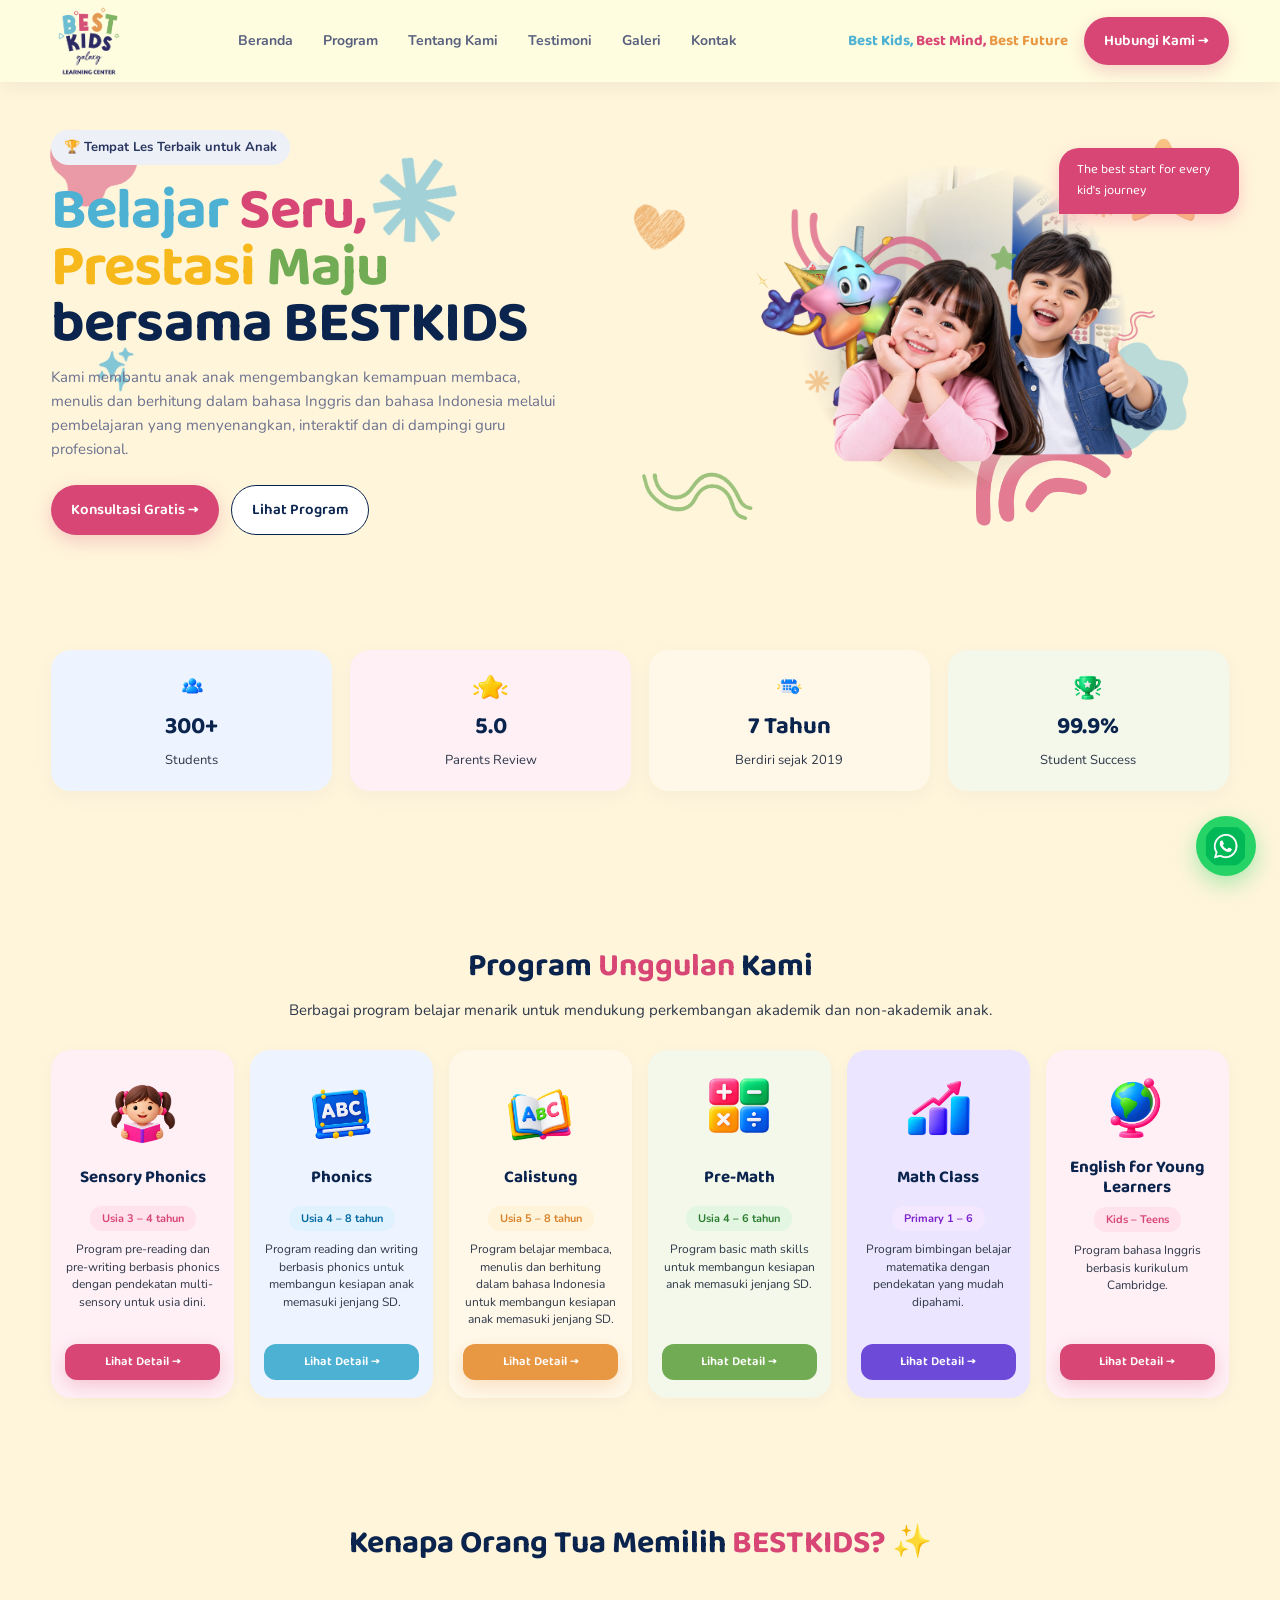
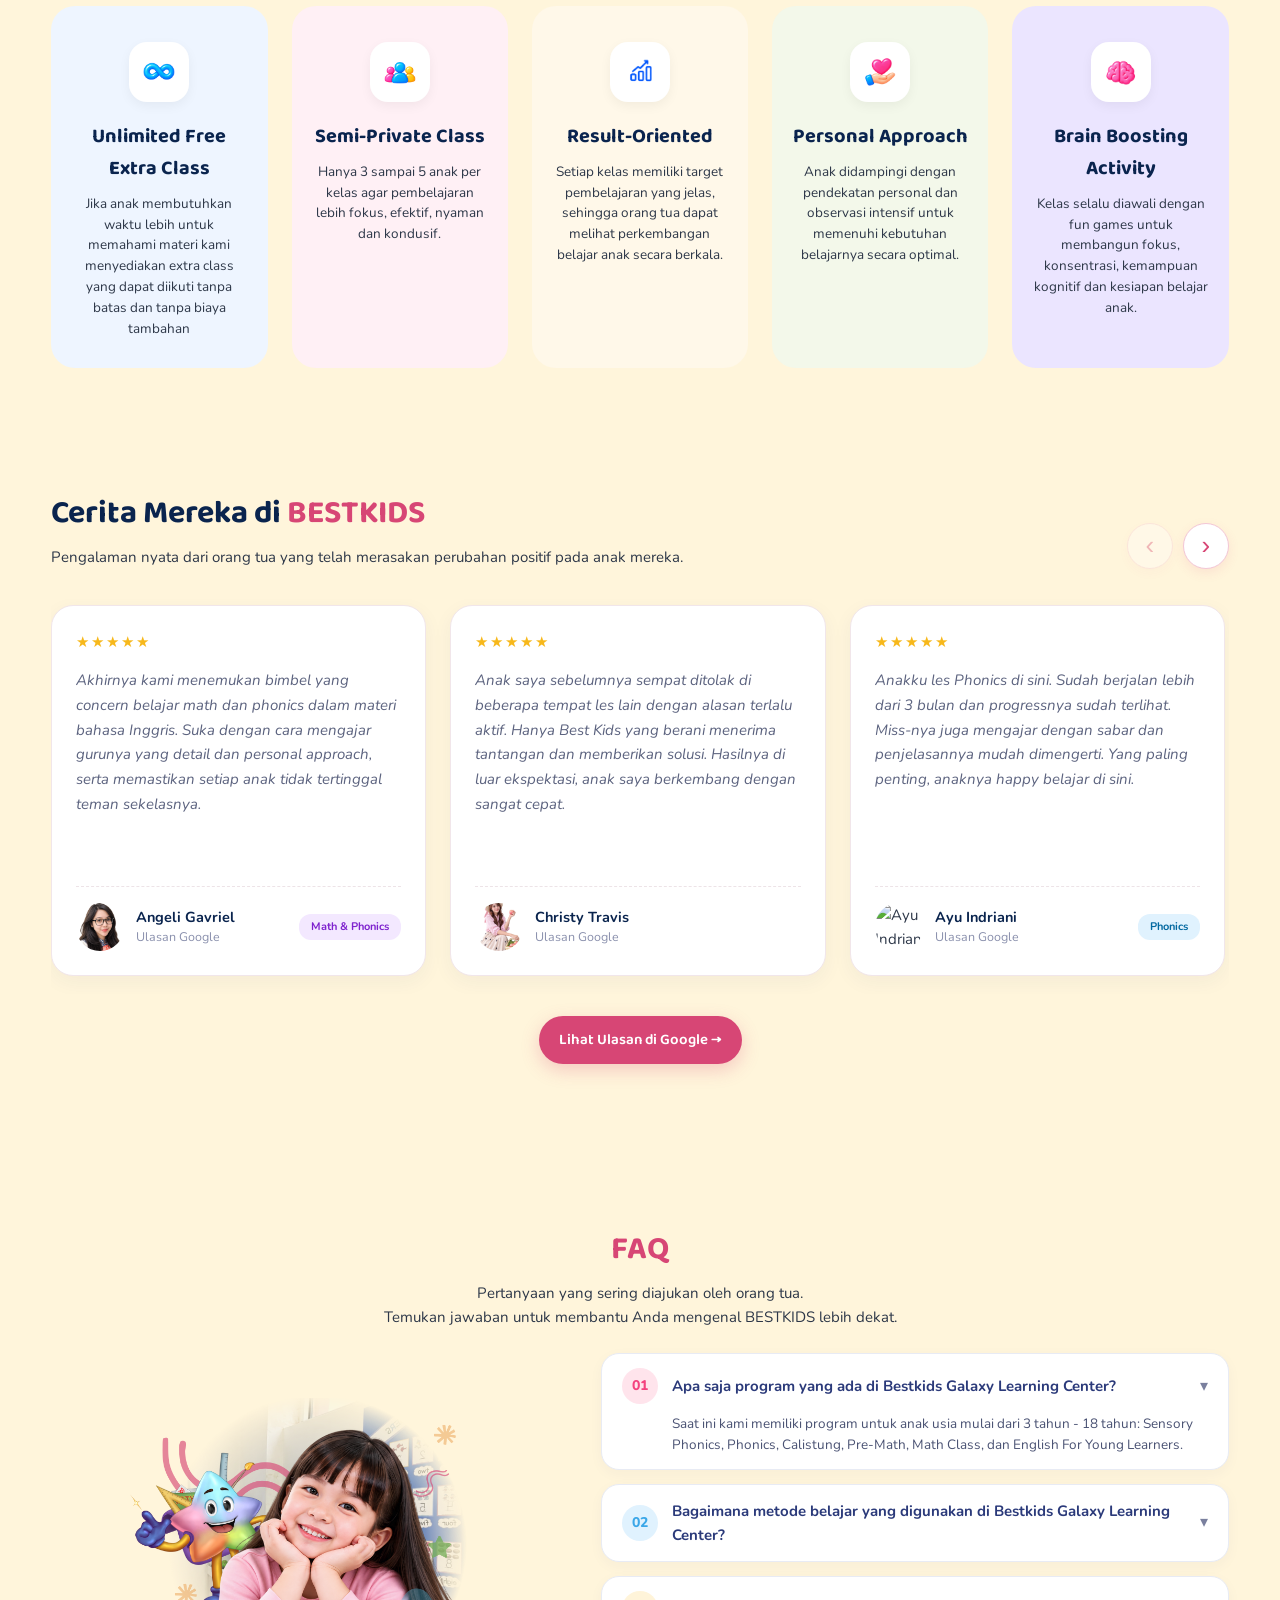
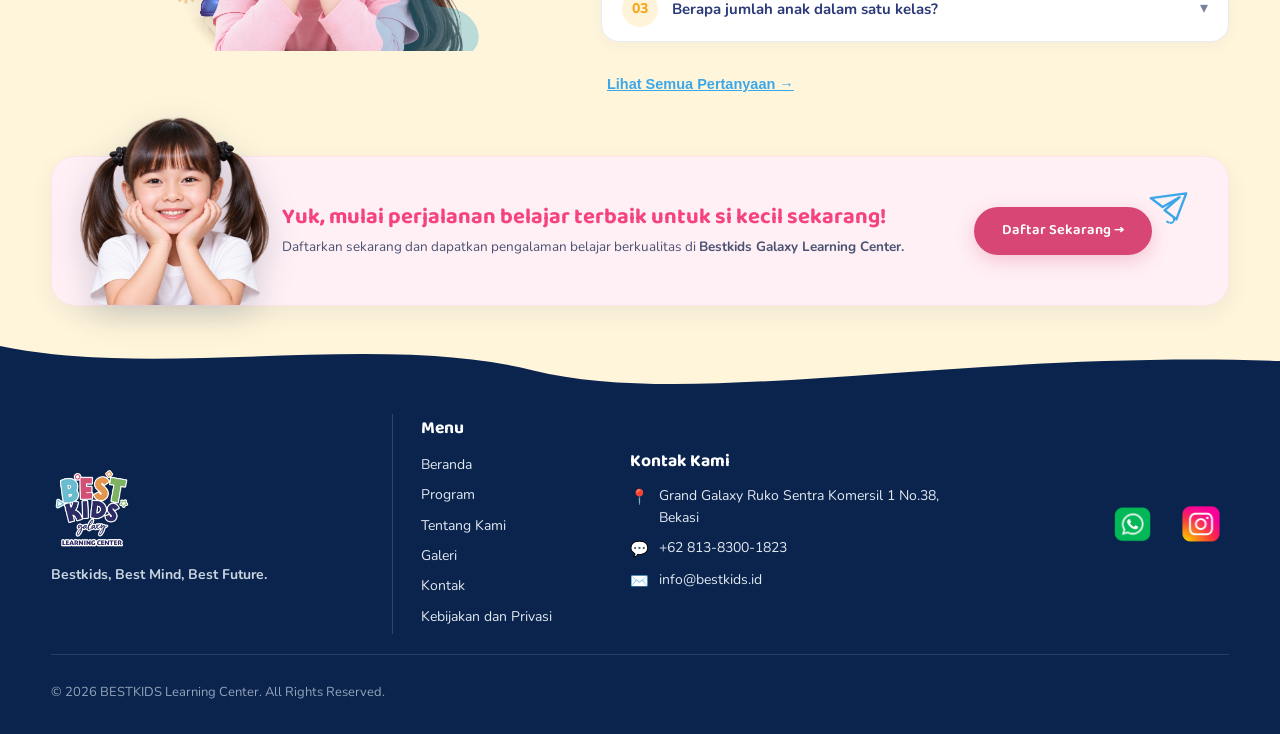
==== commit ec95c6fc: "melanjutkan mengubah data.js dan render.js, serta perubahan minor" ====
--- a/index.html
+++ b/index.html
@@ -4,6 +4,7 @@
   <meta charset="utf-8">
   <meta name="viewport" content="width=device-width, initial-scale=1">
   <title>BESTKIDS — Belajar Seru, Prestasi Maju</title>
+  <link rel="icon" type="image/png" href="assets\logo_footer.png">
   
   <link rel="preconnect" href="https://fonts.googleapis.com">
   <link rel="preconnect" href="https://fonts.gstatic.com" crossorigin>
@@ -78,7 +79,7 @@
       </div>
     </section>
 
-    <!-- PROGRAM UNGGULAN KAMI (6 COLUMNS HORIZONTAL GRID) -->
+    <!-- PROGRAM UNGGULAN KAMI -->
     <section class="section">
       <div class="container">
         <div class="section-header text-center">
@@ -96,51 +97,7 @@
         <h2 style="font-size: 32px;">Kenapa Orang Tua Memilih <span class="pink">BESTKIDS?</span> ✨</h2>
       </div>
 
-      <div class="why-choose-grid">
-        <!-- Card 1 -->
-        <div class="why-choose-card card-blue">
-          <div class="why-icon-wrapper">
-            <img src="assets\Unlimited Free Extra Class.png" alt="Unlimited Free Extra Class" style="width: 32px; height: 32px; object-fit: contain;">
-          </div>
-          <h3>Unlimited Free Extra Class</h3>
-          <p>Jika anak membutuhkan waktu lebih untuk memahami materi kami menyediakan extra class yang dapat diikuti tanpa batas dan tanpa biaya tambahan</p>
-        </div>
-
-        <!-- Card 2 -->
-        <div class="why-choose-card card-pink">
-          <div class="why-icon-wrapper">
-            <img src="assets\Semi-Private Class.png" alt="Metode Fun Learning" style="width: 32px; height: 32px; object-fit: contain;">
-          </div>
-          <h3>Semi-Private Class</h3>
-          <p>Hanya 3 sampai 5 anak per kelas agar pembelajaran lebih fokus, efektif, nyaman dan kondusif.</p>
-        </div>
-
-        <!-- Card 3 -->
-        <div class="why-choose-card card-yellow">
-          <div class="why-icon-wrapper">
-            <img src="assets/resault_oriented.png" alt="Banyak Prestasi" style="width: 32px; height: 32px; object-fit: contain;">
-          </div>
-          <h3>Result-Oriented</h3>
-          <p>Setiap kelas memiliki target pembelajaran yang jelas, sehingga orang tua dapat melihat perkembangan belajar anak secara berkala.</p>
-        </div>
-
-        <!-- Card 4 -->
-        <div class="why-choose-card card-green">
-          <div class="why-icon-wrapper">
-            <img src="assets\Personal Approach.png" alt="Personal Approach" style="width: 32px; height: 32px; object-fit: contain;">
-          </div>
-          <h3>Personal Approach</h3>
-          <p>Anak didampingi dengan pendekatan personal dan observasi intensif untuk memenuhi kebutuhan belajarnya secara optimal.</p>
-        </div>
-      <!-- Card 5 -->
-        <div class="why-choose-card card-purple">
-          <div class="why-icon-wrapper">
-            <img src="assets\Brain Boosting Activity.png" alt="Brain Boosting Activity" style="width: 32px; height: 32px; object-fit: contain;">
-          </div>
-          <h3>Brain Boosting Activity</h3>
-          <p>Kelas selalu diawali dengan fun games untuk membangun fokus, konsentrasi, kemampuan kognitif dan kesiapan belajar anak.</p>
-        </div>
-      </div>
+      <div class="why-choose-grid" id="keunggulanGrid"></div>
     </section>
 
     <!-- TESTIMONI -->
--- a/css/components.css
+++ b/css/components.css
@@ -364,3 +364,89 @@
 }
 
 
+/* ==========================================================================
+   SECTION KENAPA MEMILIH BEST KIDS (5-CARD PASTEL GRID)
+   ========================================================================== */
+.why-choose-grid {
+  display: grid;
+  grid-template-columns: repeat(5, 1fr);
+  gap: 20px;
+}
+
+.why-choose-card {
+  border-radius: 24px;
+  padding: 36px 20px 28px;
+  text-align: center;
+  display: flex;
+  flex-direction: column;
+  align-items: center;
+  transition: transform 0.2s ease, box-shadow 0.2s ease;
+}
+
+.why-choose-card:hover {
+  transform: translateY(-4px);
+  box-shadow: 0 10px 24px rgba(10, 36, 78, 0.06);
+}
+
+/* Warna Latar Pastel Persis Gambar Acuan */
+.card-blue {
+  background-color: #EEF5FF;
+}
+
+.card-pink {
+  background-color: #FFF0F5;
+}
+
+.card-yellow {
+  background-color: #fff8e9;
+}
+
+.card-green {
+  background-color: #F3F8EA;
+}
+
+.card-purple {
+  background-color: #EBE5FF;
+}
+
+/* Frame Ikon di Tengah Kartu */
+.why-icon-wrapper {
+  width: 60px;
+  height: 60px;
+  border-radius: 18px;
+  background: #FFFFFF;
+  display: flex;
+  align-items: center;
+  justify-content: center;
+  font-size: 28px;
+  margin-bottom: 18px;
+  box-shadow: 0 4px 12px rgba(0, 0, 0, 0.05);
+}
+
+.why-choose-card h3 {
+  font-family: "Baloo 2", cursive, sans-serif;
+  font-size: 20px;
+  font-weight: 700;
+  color: var(--navy);
+  margin: 0 0 10px 0;
+}
+
+.why-choose-card p {
+  font-size: 13.5px;
+  color: var(--muted);
+  line-height: 1.55;
+  margin: 0;
+}
+
+@media (max-width: 992px) {
+  /* Responsif Layar Tablet dan HP */
+  .why-choose-grid {
+    grid-template-columns: repeat(3, 1fr);
+  }
+}
+
+@media (max-width: 576px) {
+  .why-choose-grid {
+    grid-template-columns: 1fr;
+  }
+}
--- a/css/beranda.css
+++ b/css/beranda.css
@@ -248,92 +248,6 @@
   }
 }
 
-/* ==========================================================================
-   SECTION KENAPA MEMILIH BEST KIDS (5-CARD PASTEL GRID)
-   ========================================================================== */
-.why-choose-grid {
-  display: grid;
-  grid-template-columns: repeat(5, 1fr);
-  gap: 20px;
-}
-
-.why-choose-card {
-  border-radius: 24px;
-  padding: 36px 20px 28px;
-  text-align: center;
-  display: flex;
-  flex-direction: column;
-  align-items: center;
-  transition: transform 0.2s ease, box-shadow 0.2s ease;
-}
-
-.why-choose-card:hover {
-  transform: translateY(-4px);
-  box-shadow: 0 10px 24px rgba(10, 36, 78, 0.06);
-}
-
-/* Warna Latar Pastel Persis Gambar Acuan */
-.card-blue {
-  background-color: #EEF5FF;
-}
-
-.card-pink {
-  background-color: #FFF0F5;
-}
-
-.card-yellow {
-  background-color: #FFF9E6;
-}
-
-.card-green {
-  background-color: #F0FBF4;
-}
-
-.card-purple {
-  background-color: #EBE5FF;
-}
-
-/* Frame Ikon di Tengah Kartu */
-.why-icon-wrapper {
-  width: 60px;
-  height: 60px;
-  border-radius: 18px;
-  background: #FFFFFF;
-  display: flex;
-  align-items: center;
-  justify-content: center;
-  font-size: 28px;
-  margin-bottom: 18px;
-  box-shadow: 0 4px 12px rgba(0, 0, 0, 0.05);
-}
-
-.why-choose-card h3 {
-  font-family: "Baloo 2", cursive, sans-serif;
-  font-size: 20px;
-  font-weight: 700;
-  color: var(--navy);
-  margin: 0 0 10px 0;
-}
-
-.why-choose-card p {
-  font-size: 13.5px;
-  color: var(--muted);
-  line-height: 1.55;
-  margin: 0;
-}
-
-@media (max-width: 992px) {
-  /* Responsif Layar Tablet dan HP */
-  .why-choose-grid {
-    grid-template-columns: repeat(3, 1fr);
-  }
-}
-
-@media (max-width: 576px) {
-  .why-choose-grid {
-    grid-template-columns: 1fr;
-  }
-}
 
 /* Testimoni Beranda */
 .section-header-flex {
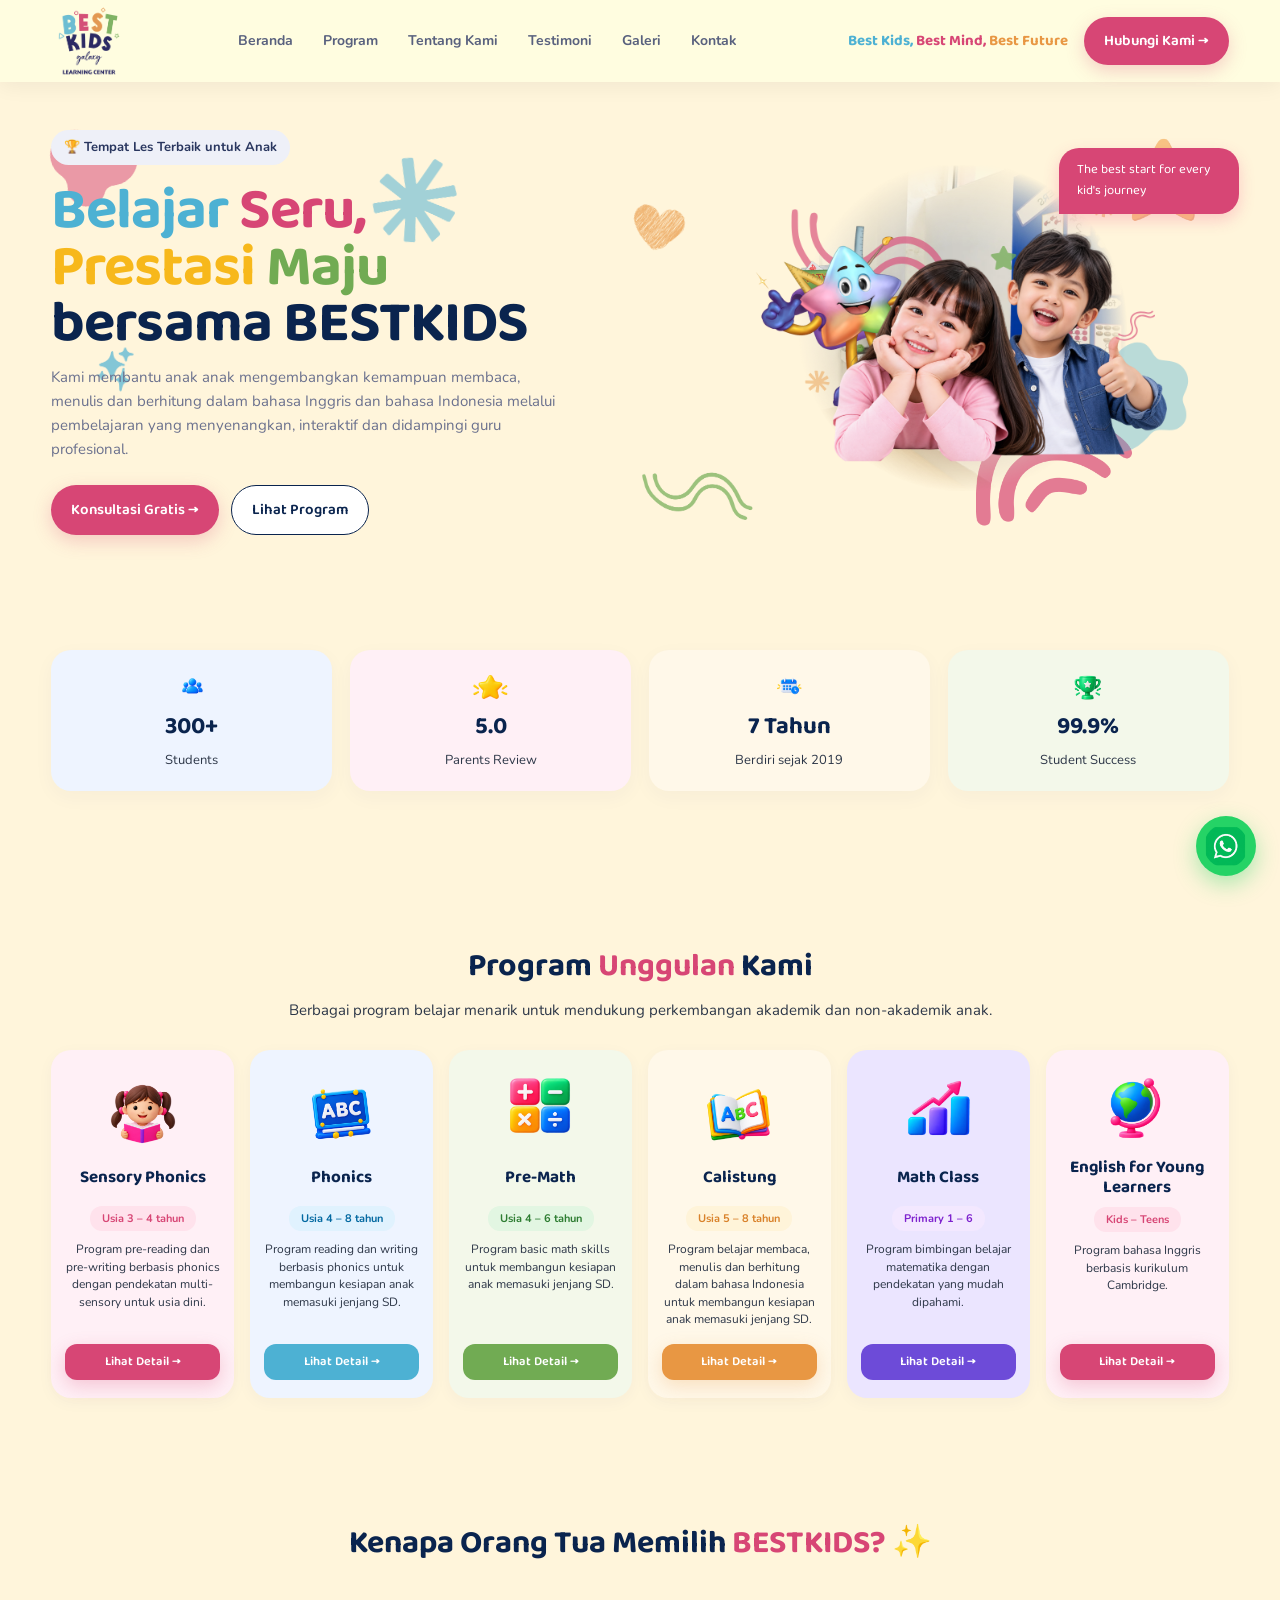
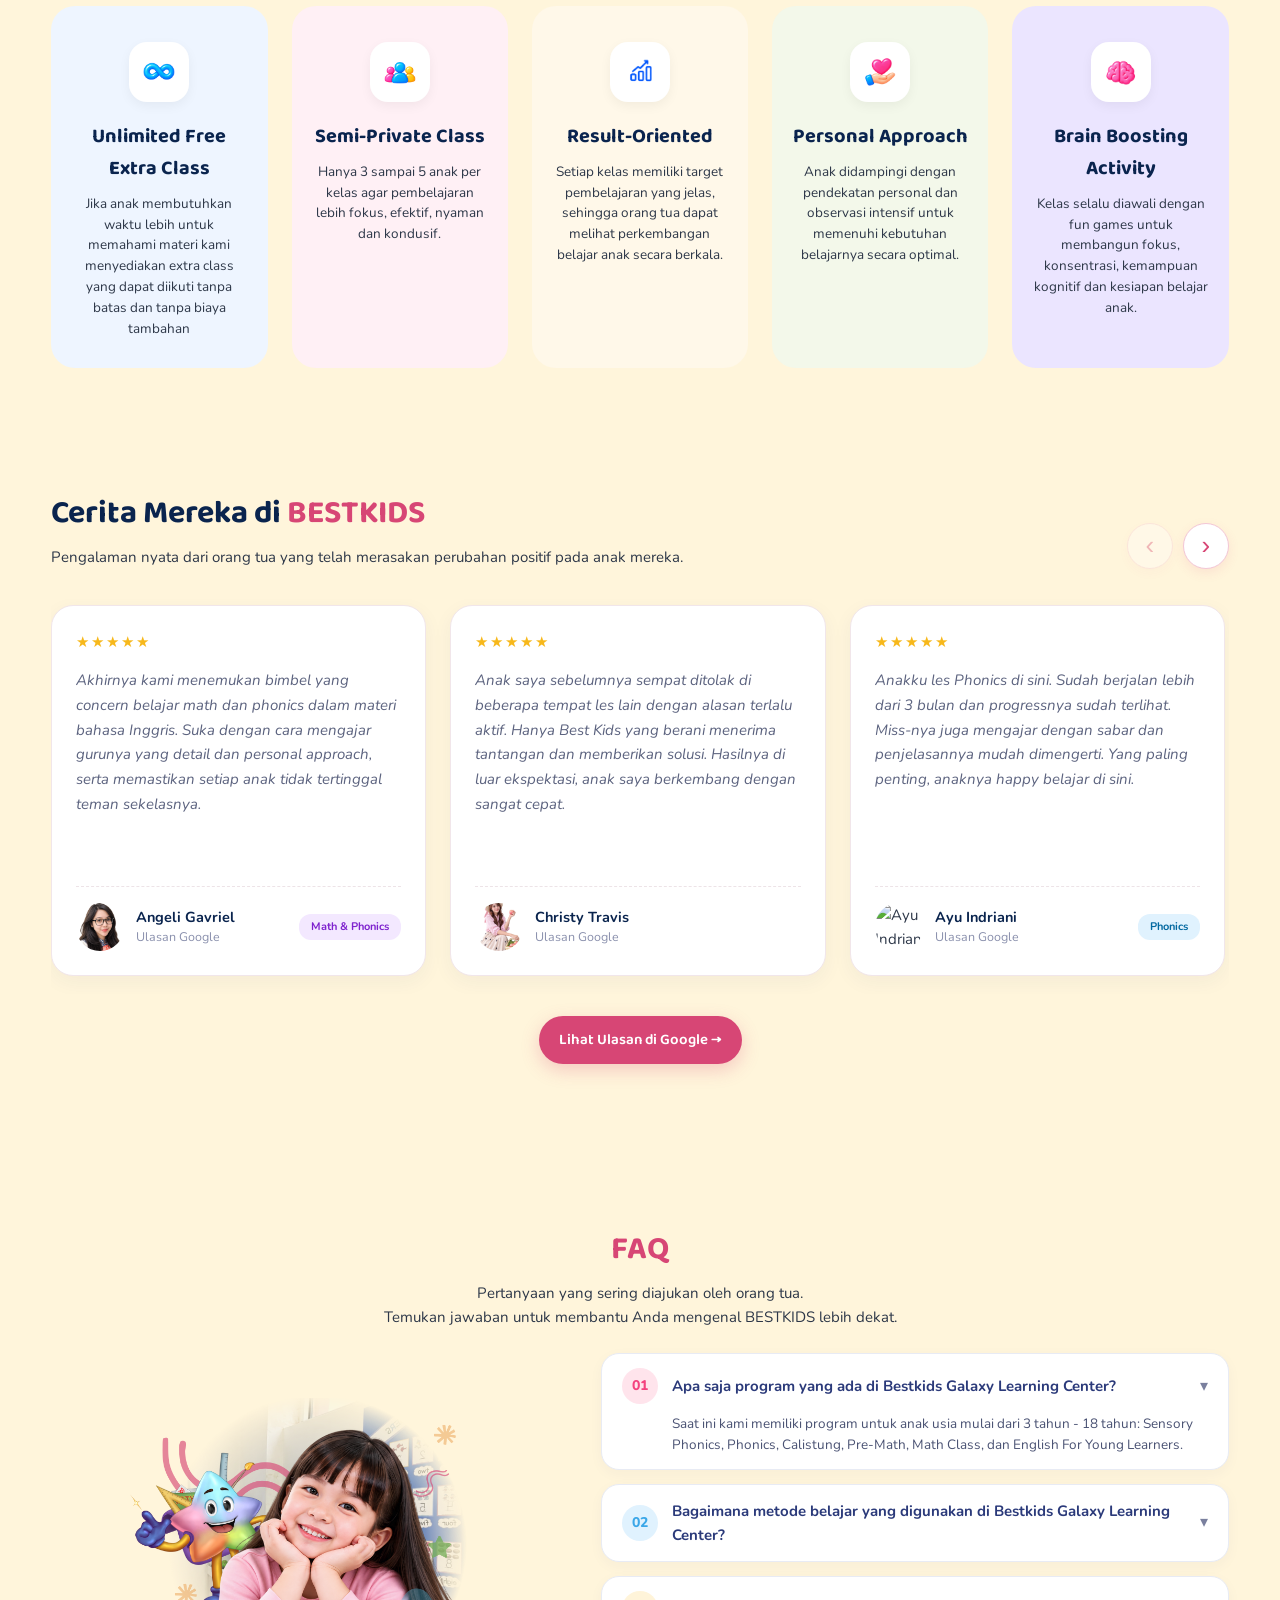
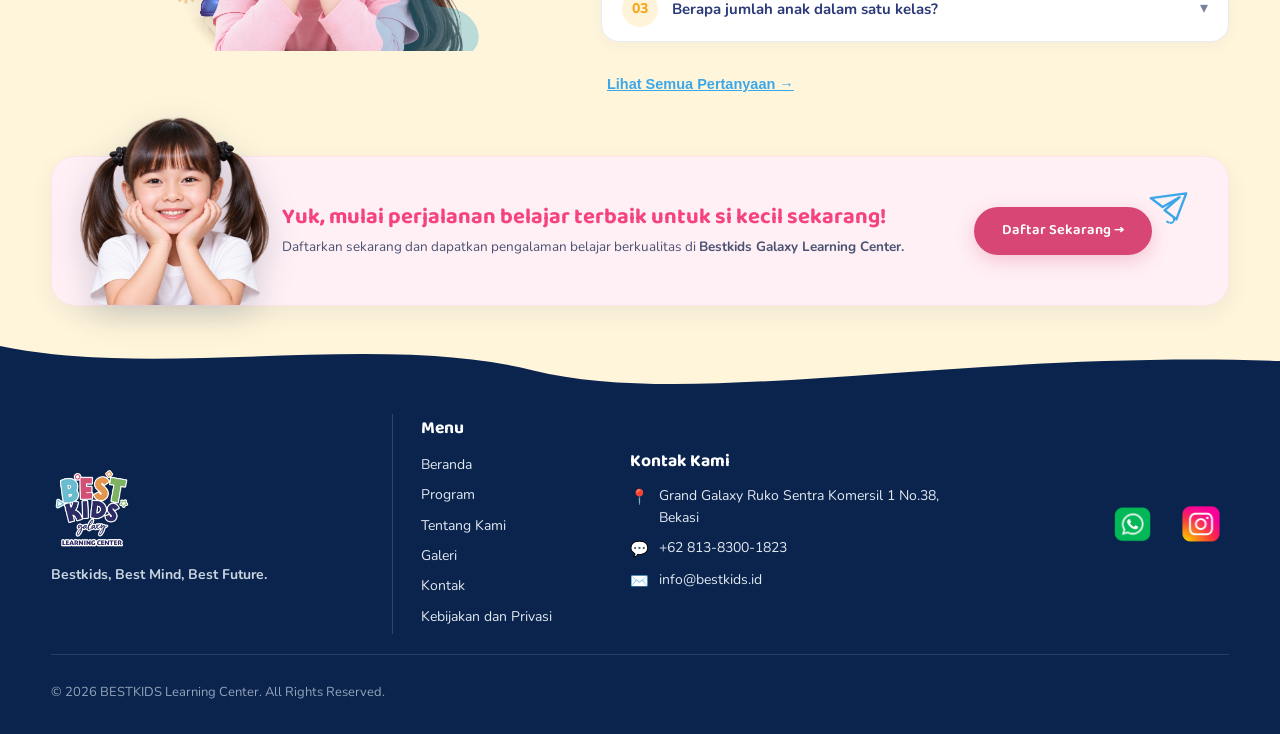
==== commit a6d3d664: "Melakukan revisi pada halaman detail- sensory, phonics, dan pre-math" ====
--- a/index.html
+++ b/index.html
@@ -38,7 +38,7 @@
         <div class="hero-text-side">
           <div class="eyebrow">🏆 Tempat Les Terbaik untuk Anak</div>
           <h1><span class="blue">Belajar</span> <span class="pink">Seru,</span><br><span class="yellow">Prestasi</span> <span class="green">Maju</span><br>bersama <span class="navy-title">BESTKIDS</span></h1>
-          <p>Kami membantu anak anak mengembangkan kemampuan membaca, menulis dan berhitung dalam bahasa Inggris dan bahasa Indonesia melalui pembelajaran yang menyenangkan, interaktif dan di dampingi guru profesional.</p>
+          <p>Kami membantu anak anak mengembangkan kemampuan membaca, menulis dan berhitung dalam bahasa Inggris dan bahasa Indonesia melalui pembelajaran yang menyenangkan, interaktif dan didampingi guru profesional.</p>
           <div class="actions">
             <a class="btn btn-pink" href="kontak.html">Konsultasi Gratis →</a>
             <a class="btn btn-outline" href="program.html">Lihat Program</a>
--- a/css/components.css
+++ b/css/components.css
@@ -449,4 +449,70 @@
   .why-choose-grid {
     grid-template-columns: 1fr;
   }
+}
+
+/* ==========================================================================
+   HARGA PROMO (harga normal dicoret + harga promo)
+   Tempel di bagian paling bawah css/components.css
+   supaya bisa dipakai di kartu program maupun halaman detail.
+   ========================================================================== */
+
+/* Pembungkus: harga coret di atas, harga promo di bawah */
+.price-wrap {
+  display: flex;
+  flex-direction: column;
+  line-height: 1.25;
+}
+
+/* Harga normal yang dicoret */
+.price-old {
+  font-size: 10.5px;
+  font-weight: 600;
+  color: #94A3B8;
+  text-decoration: line-through;
+  text-decoration-thickness: 1.5px;
+}
+
+/* .price-text (harga promo) warnanya sudah diatur di program.css:
+   color: #E11D48; font-weight: 700;  — tidak perlu diubah. */
+
+.card-meta-row .meta-item:last-child {
+  justify-content: flex-end;
+  text-align: right;
+}
+
+.card-meta-row .meta-item:last-child .price-wrap {
+  align-items: flex-end;
+}
+
+/* --------------------------------------------------------------------------
+   VERSI BESAR — untuk dipakai di halaman detail kelas
+   -------------------------------------------------------------------------- */
+.price-block {
+  display: flex;
+  align-items: baseline;
+  flex-wrap: wrap;
+  gap: 10px;
+}
+
+.price-block .price-old {
+  font-size: 16px;
+}
+
+.price-block .price-now {
+  font-size: 26px;
+  font-weight: 800;
+  color: #E11D48;
+  font-family: "Baloo 2", cursive, sans-serif;
+}
+
+/* Label kecil "Promo" di sebelah harga */
+.price-badge {
+  display: inline-block;
+  background: #FFE4EC;
+  color: #E11D48;
+  font-size: 11px;
+  font-weight: 700;
+  padding: 3px 10px;
+  border-radius: 999px;
 }
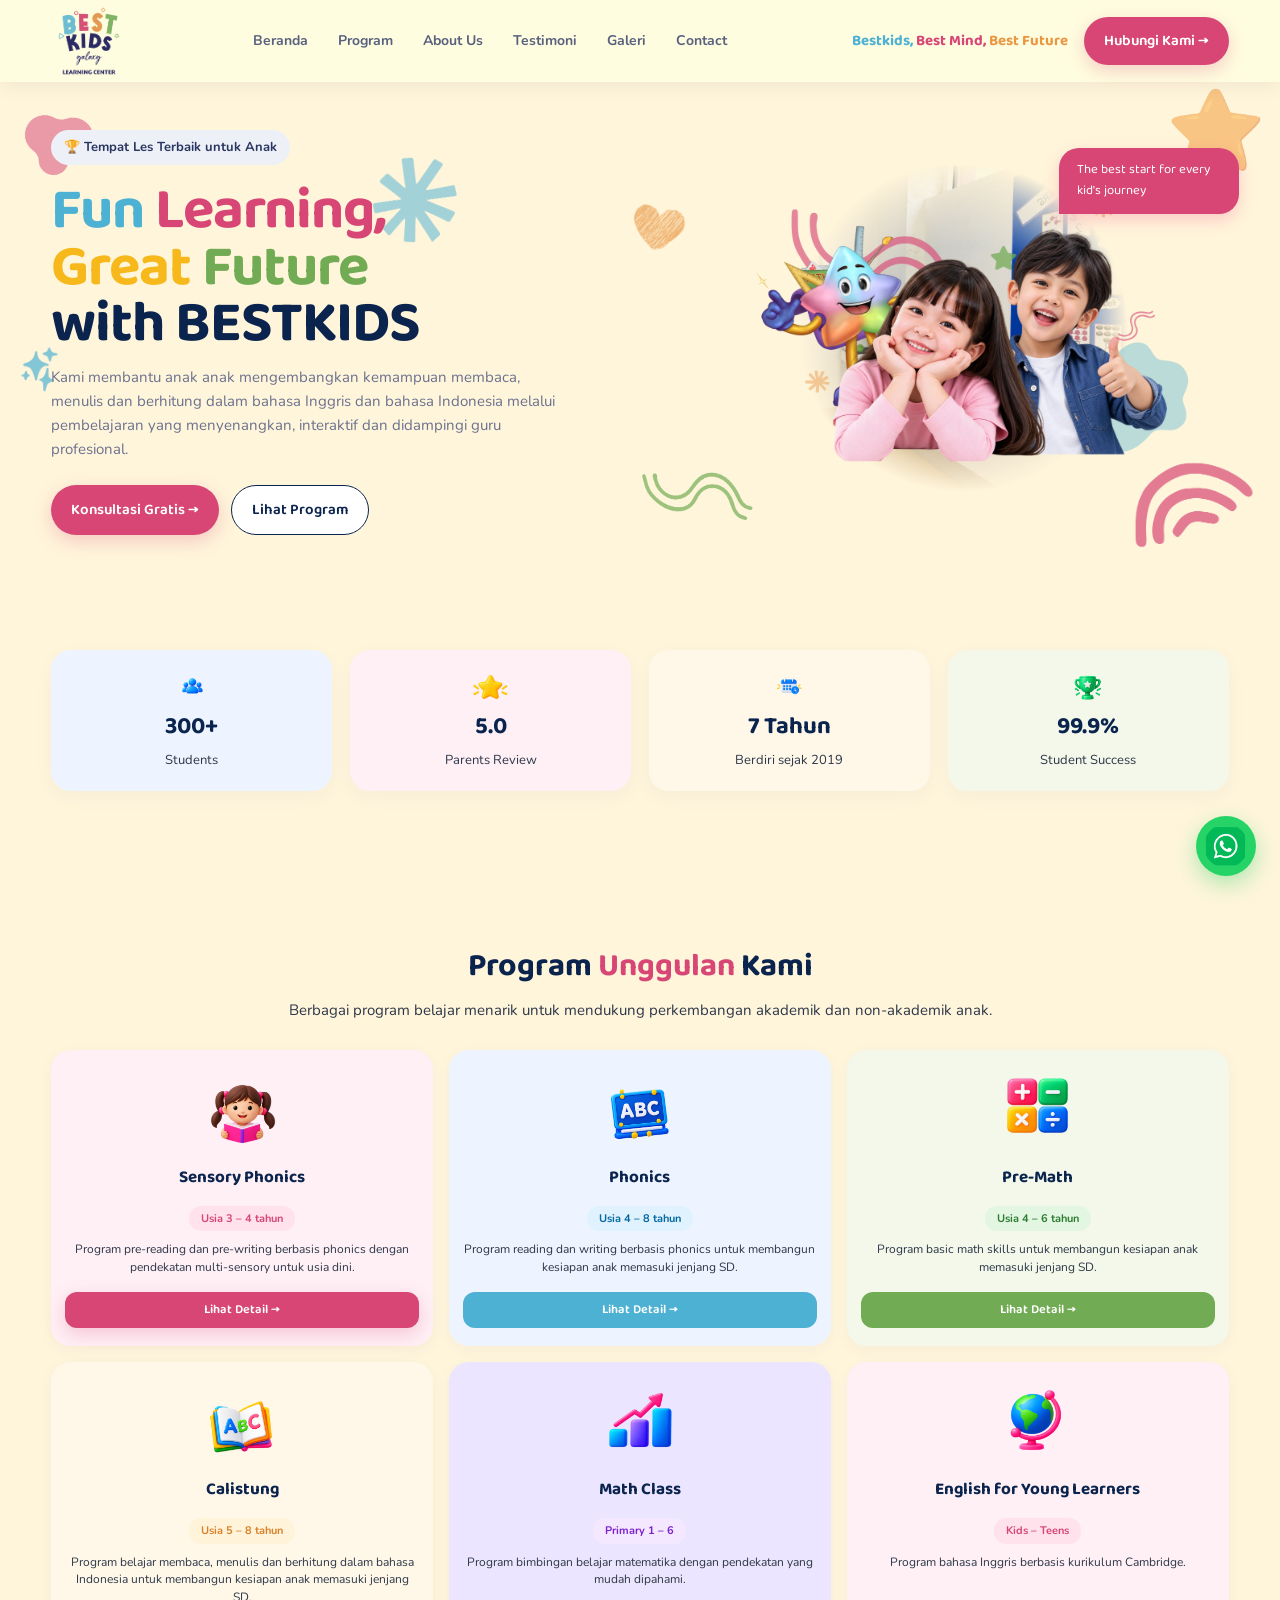
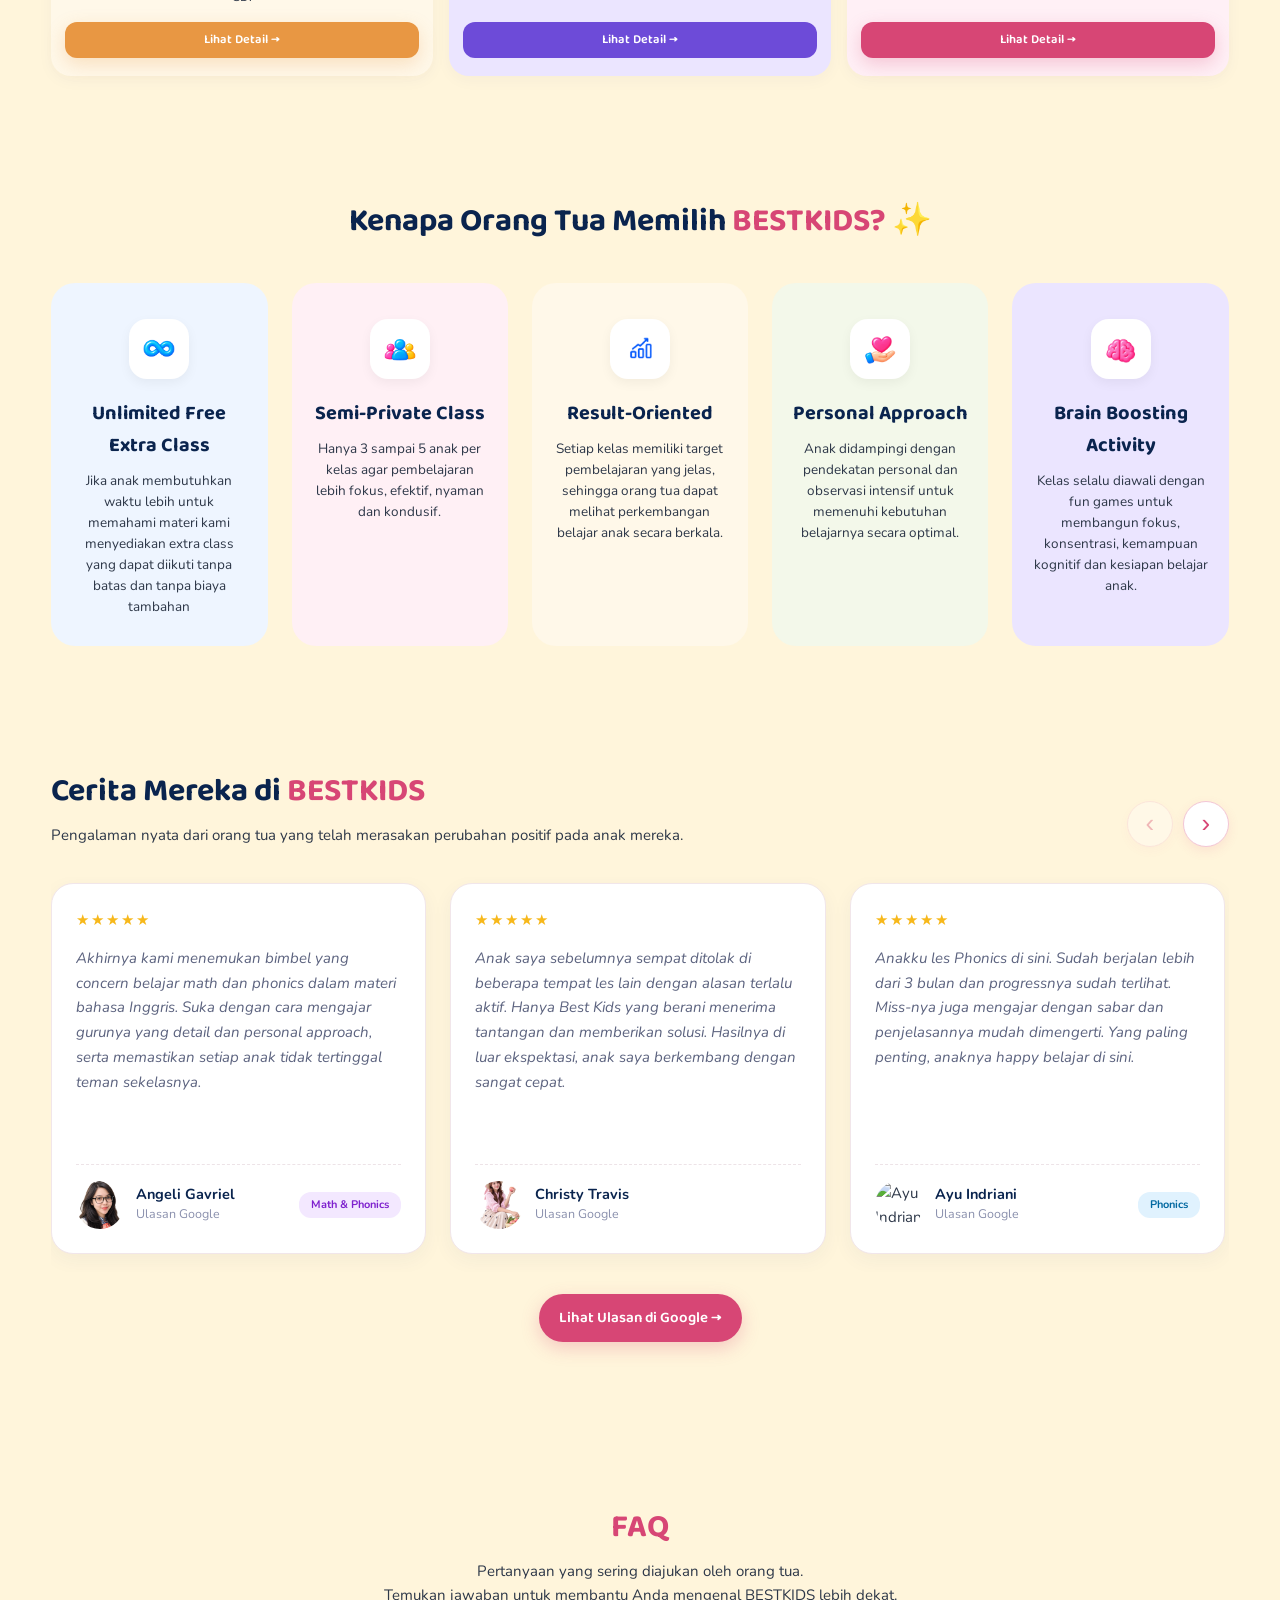
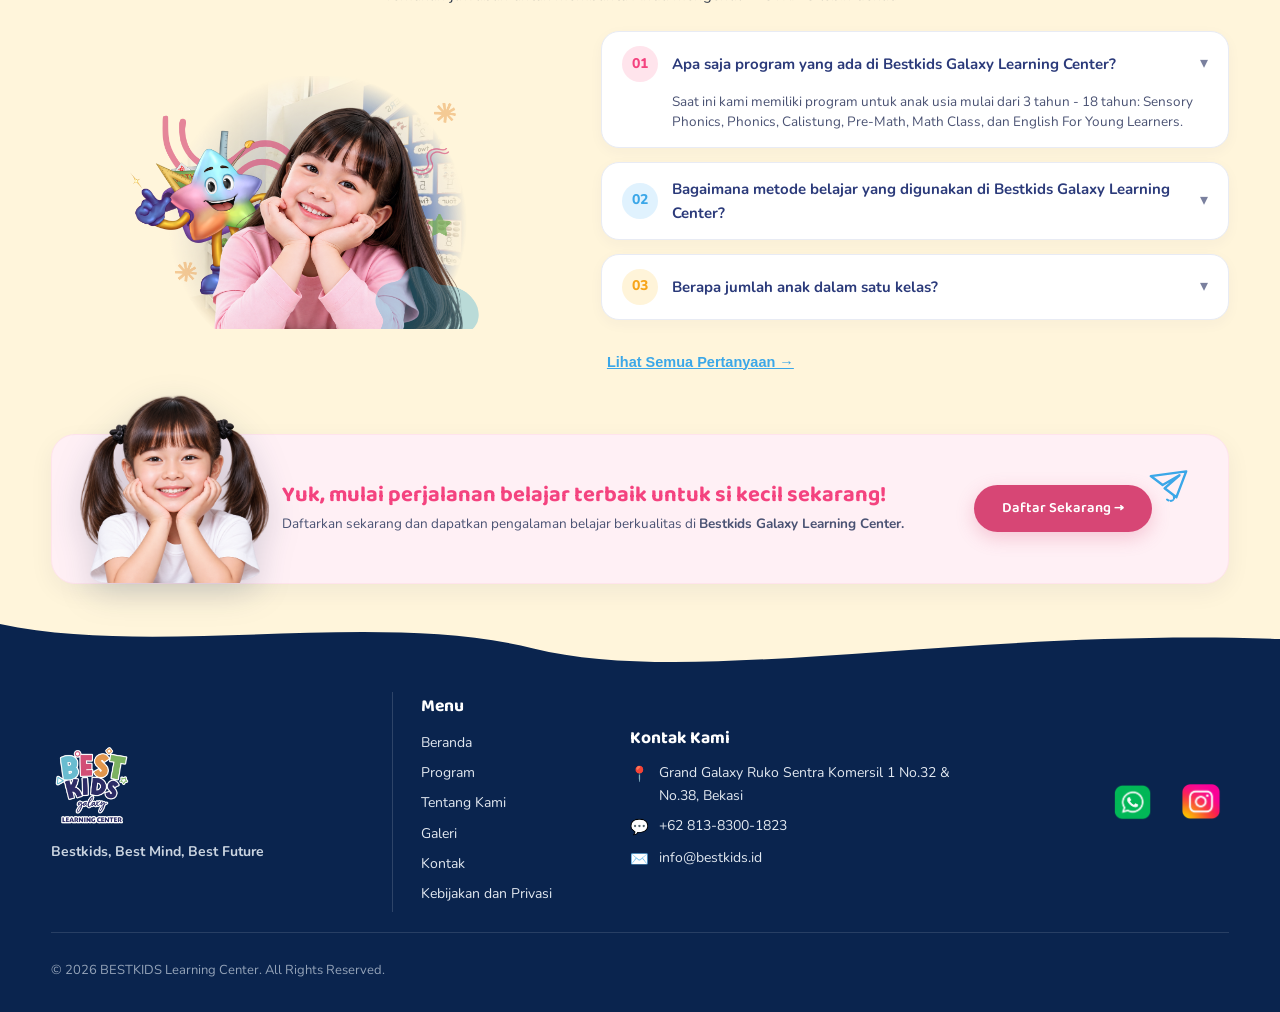
==== commit f219d51f: "ubahan untuk pertemuan ke 3" ====
--- a/index.html
+++ b/index.html
@@ -37,7 +37,7 @@
       <div class="container hero-grid">
         <div class="hero-text-side">
           <div class="eyebrow">🏆 Tempat Les Terbaik untuk Anak</div>
-          <h1><span class="blue">Belajar</span> <span class="pink">Seru,</span><br><span class="yellow">Prestasi</span> <span class="green">Maju</span><br>bersama <span class="navy-title">BESTKIDS</span></h1>
+          <h1><span class="blue">Fun</span> <span class="pink">Learning,</span><br><span class="yellow">Great</span> <span class="green">Future</span><br>with <span class="navy-title">BESTKIDS</span></h1>
           <p>Kami membantu anak anak mengembangkan kemampuan membaca, menulis dan berhitung dalam bahasa Inggris dan bahasa Indonesia melalui pembelajaran yang menyenangkan, interaktif dan didampingi guru profesional.</p>
           <div class="actions">
             <a class="btn btn-pink" href="kontak.html">Konsultasi Gratis →</a>
--- a/css/components.css
+++ b/css/components.css
@@ -438,16 +438,34 @@
   margin: 0;
 }
 
-@media (max-width: 992px) {
-  /* Responsif Layar Tablet dan HP */
+@media (max-width: 1024px) {
+  /* Ubah ke Flexbox agar baris gantung (2 kartu di bawah) otomatis berada di tengah */
   .why-choose-grid {
-    grid-template-columns: repeat(3, 1fr);
-  }
+    display: flex;
+    flex-wrap: wrap;
+    justify-content: center;
+    gap: 20px;
+  }
+
+  /* Set lebar setiap kartu agar mengisi 3 kolom di baris pertama dan 2 di baris kedua */
+  .why-choose-card {
+    width: calc(33.333% - 14px); /* Mengisi 1/3 lebar container dikurangi gap */
+    box-sizing: border-box;
+  }
+}
+
+@media (max-width: 768px) {
+  /* Tampilan 2 kolom di tablet */
+  .why-choose-card {
+    width: calc(50% - 10px); /* Mengisi 1/2 lebar container dikurangi gap */
+  }
+  
 }
 
 @media (max-width: 576px) {
-  .why-choose-grid {
-    grid-template-columns: 1fr;
+  /* Tampilan 1 kolom penuh di smartphone */
+  .why-choose-card {
+    width: 100%;
   }
 }
 
--- a/css/beranda.css
+++ b/css/beranda.css
@@ -169,7 +169,7 @@
    ========================================================================== */
 .program-6-grid {
   display: grid;
-  grid-template-columns: repeat(6, 1fr);
+  grid-template-columns: repeat(3, 1fr);
   gap: 16px;
   margin-top: 28px;
 }
@@ -226,16 +226,9 @@
    RESPONSIF MOBILE (<1024px & <768px)
    ========================================================================== */
 
-@media (max-width: 1024px) {
-  .program-6-grid {
-    grid-template-columns: repeat(3, 1fr);
-    gap: 18px;
-  }
-}
-
 @media (max-width: 768px) {
   .program-6-grid {
-    grid-template-columns: 1fr;
+    grid-template-columns: repeat(2, 1fr) !important;
     gap: 16px;
   }
   .cta-avatar-square {
@@ -874,22 +867,35 @@
 /* ==========================================================================
    RESPONSIF MOBILE (<768px)
    ========================================================================== */
+@media (max-width: 1440px) {
+  .decor-cat-spill { width: 220px; left:-3%}  
+  .decor-blink-star { left: -3%; }
+  .decor-half-circle { width: 300px; right: -5%; }
+  .decor-5star { top: -40px; right: -2%;}
+}
 @media (max-width: 1024px) {
   /* Di tablet ukuran ornamen disesuaikan agar tidak terlalu besar */
-  .decor-cat-spill { width: 180px; top: -15px; left: -20px; }
+  .decor-cat-spill { opacity: 0.7; width: 180px; top: -25px; left: -40px; }
   .decor-5star { width: 150px; }
   .decor-wavy { width: 200px; }
   .decor-half-circle { width: 250px; }
-  .decor-blink-star, .decor-heart { opacity: 0.7; }
+  .decor-blink-star { left: -5%; }
+  .decor-blink-star, .decor-star, .decor-heart { opacity: 0.7; }
 }
 
 @media (max-width: 768px) {
   /* Di HP ukuran ornamen disesuaikan agar layar tidak terasa sempit */
   .decor-cat-spill { width: 110px; top: -10px; left: -15px; }
   .decor-5star { width: 75px; }
-  .decor-wavy { width: 85px; }
-  .decor-half-circle { width: 90px; }
+  .decor-wavy, .decor-blink-star { display: none; }
+  .decor-half-circle { width: 150px; top: 55% ;}
   .decor-blink-star, .decor-heart { opacity: 0.5; }
 }
 
-
+@media (max-width: 480px) {
+  /* Di HP kecil ukuran ornamen disesuaikan agar layar tidak terasa sempit */ 
+  .decor-half-circle { display: none;  }
+  .decor-blink-star, .decor-heart { opacity: 0.4; }
+}
+
+
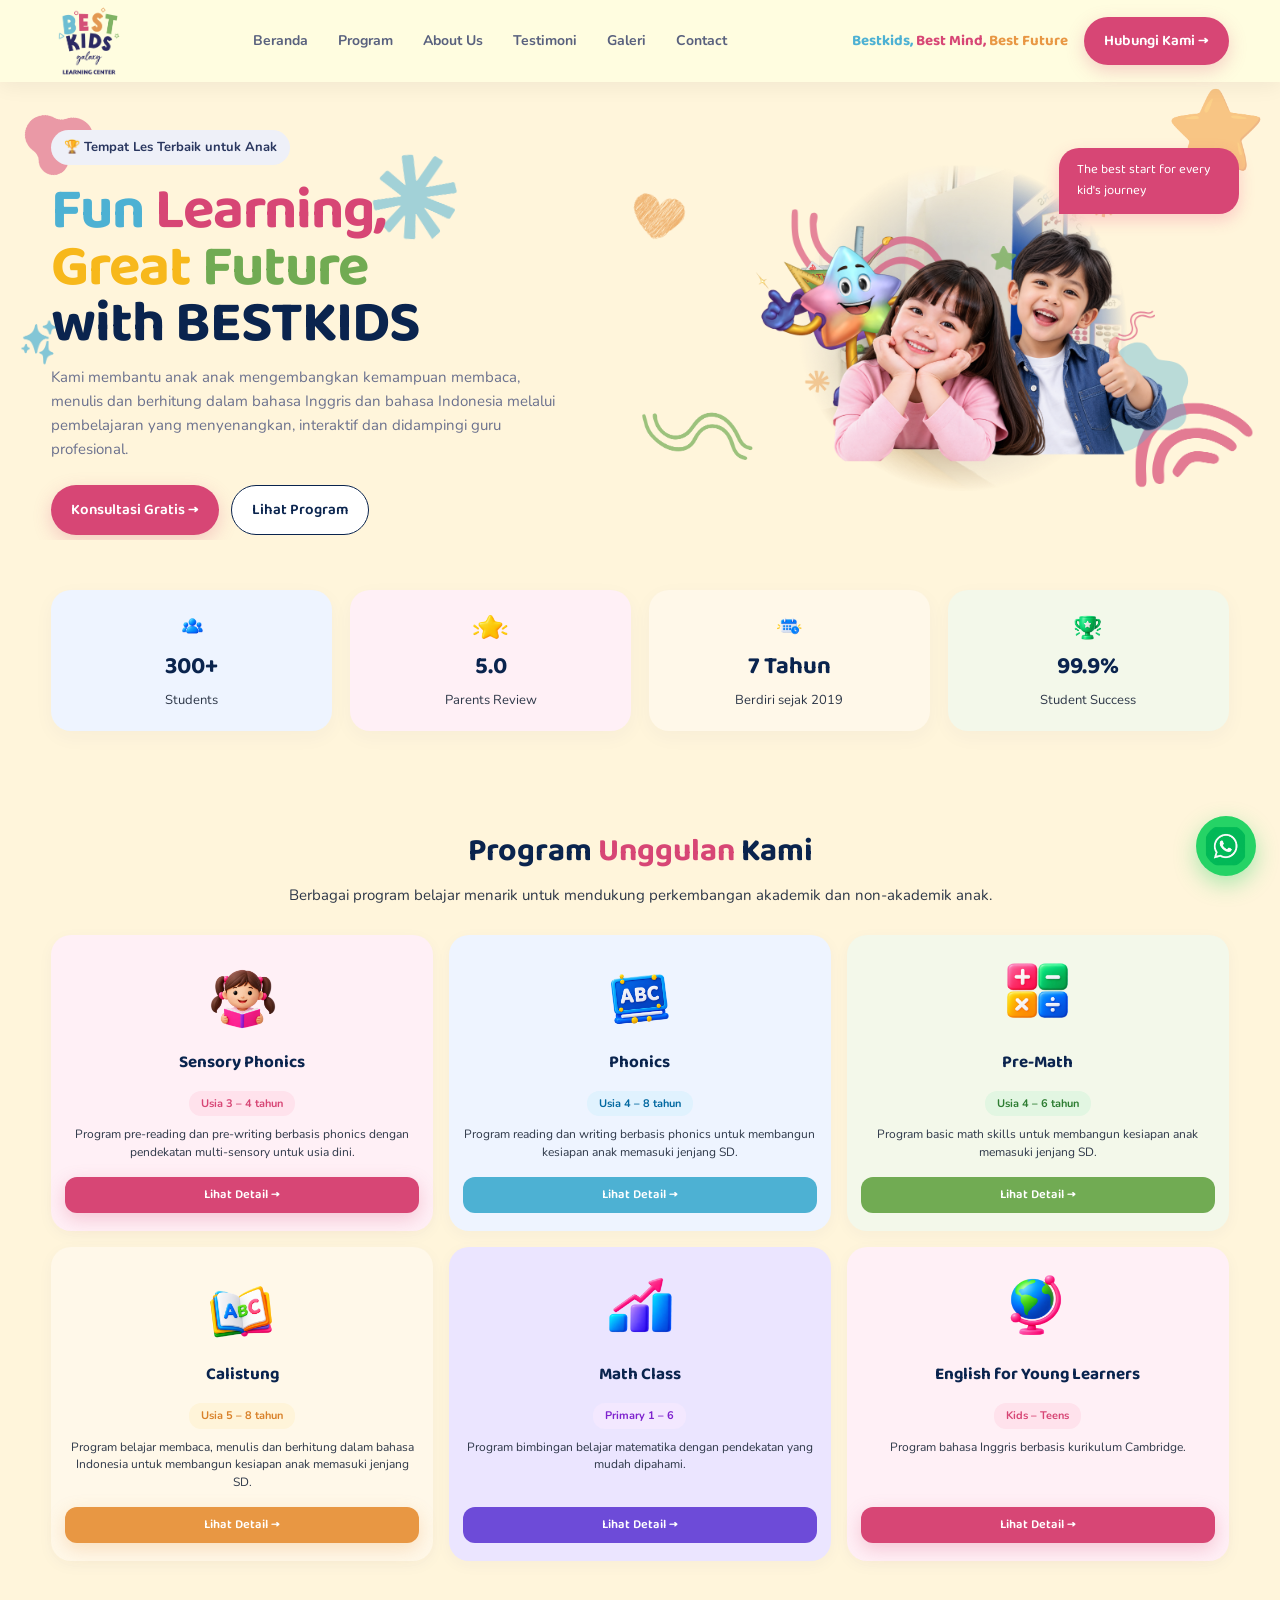
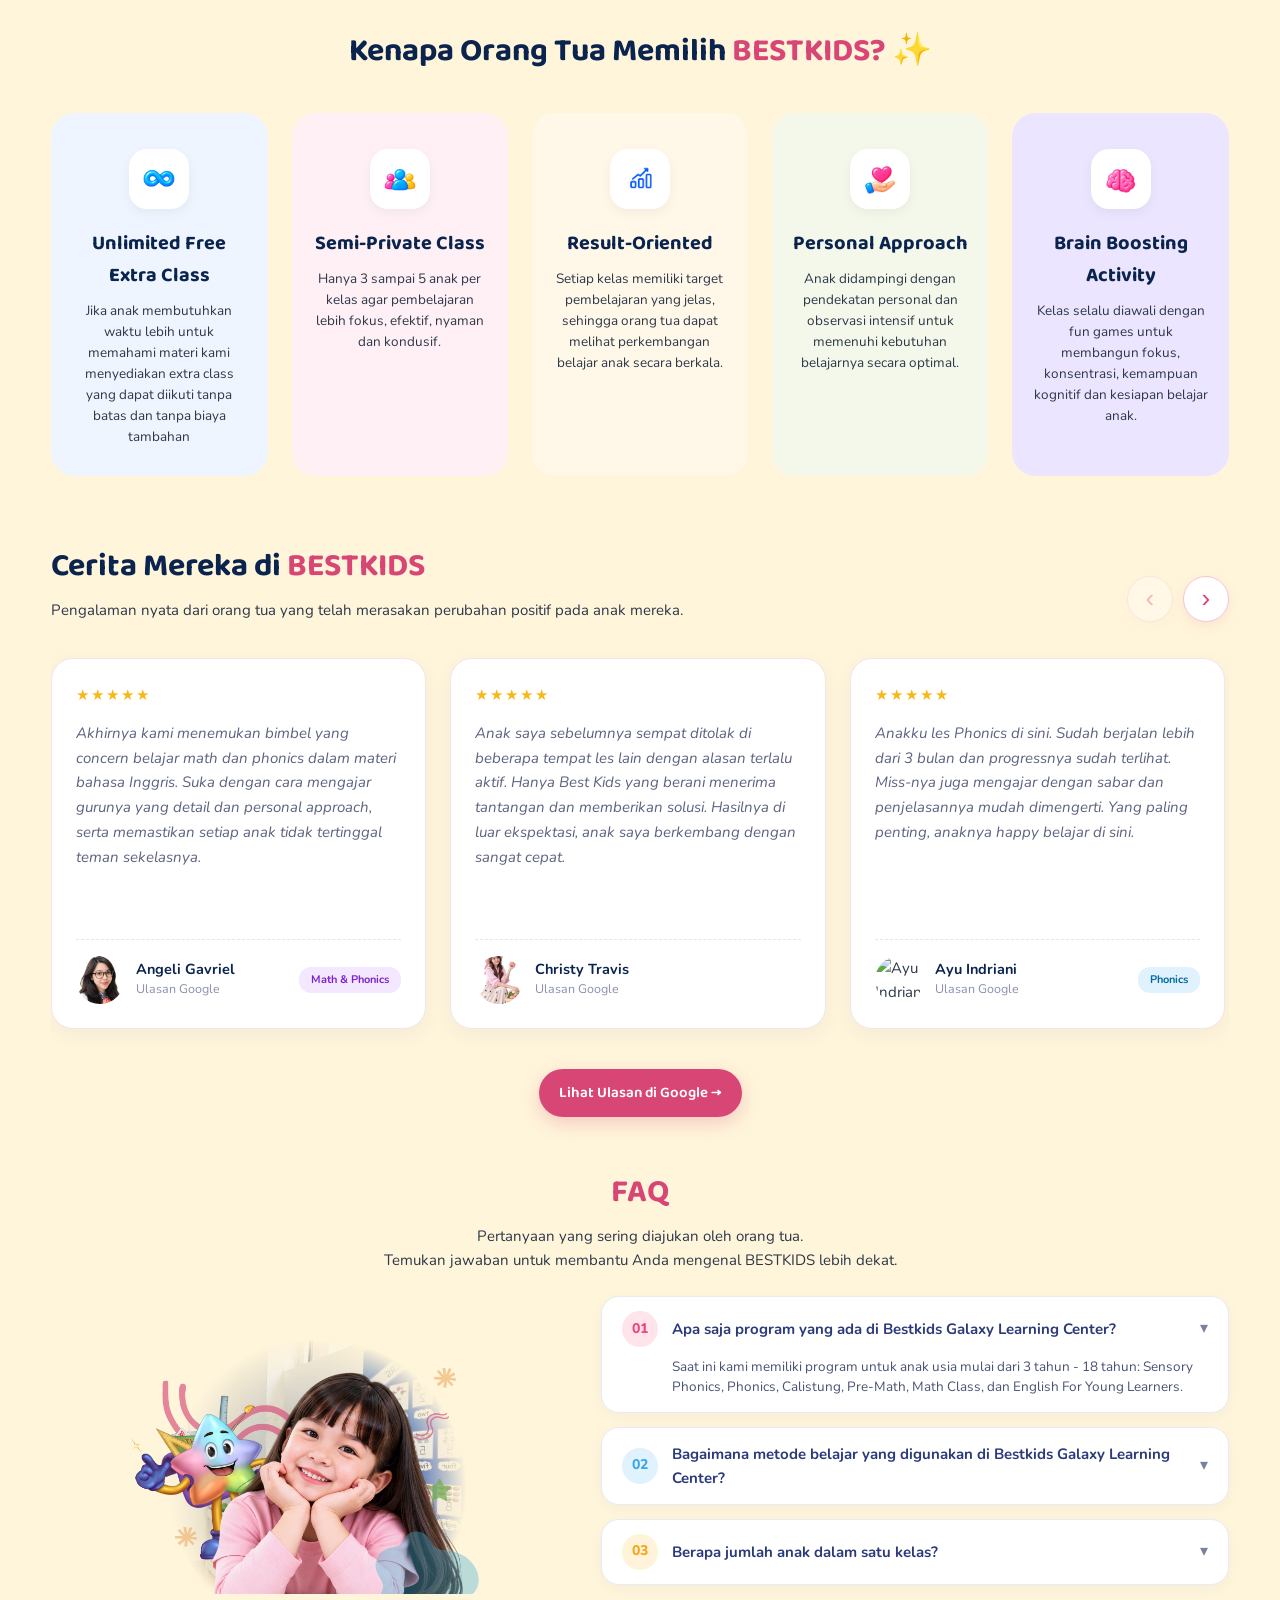
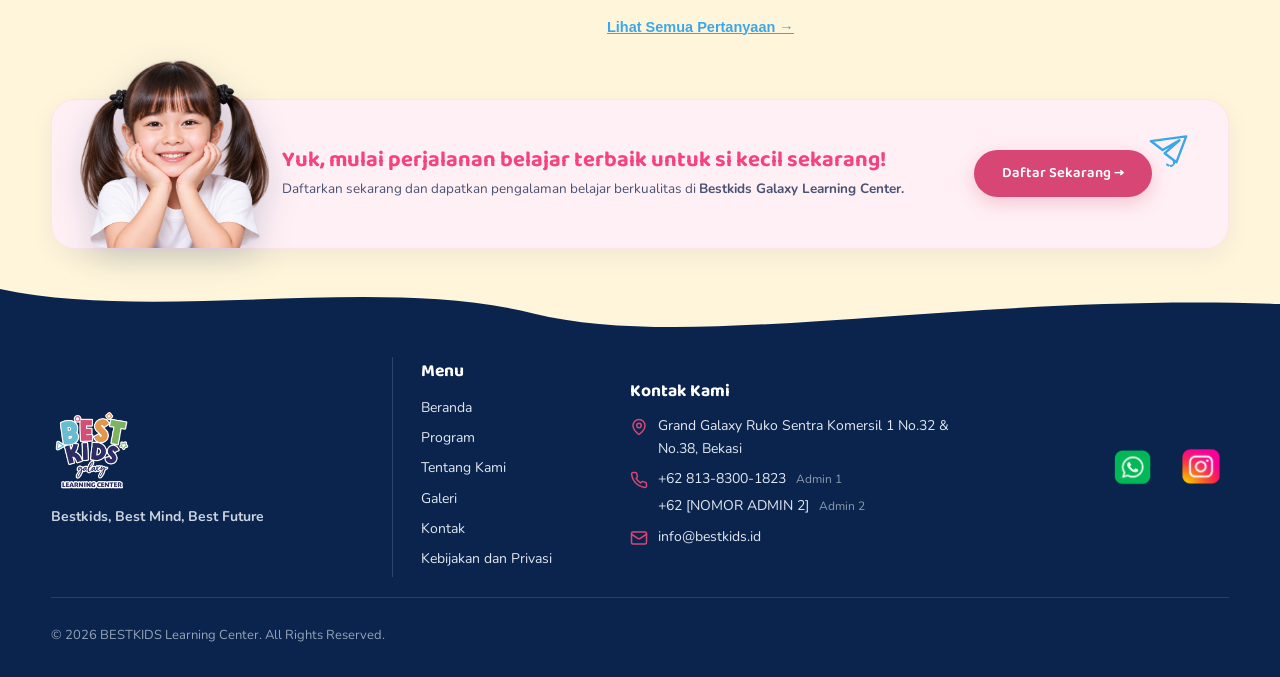
==== commit c93c6e31: "Memperbaiki ornamen dan tampilan sesuai dengan audit" ====
--- a/index.html
+++ b/index.html
@@ -131,7 +131,7 @@
     <div class="container">
       <div class="section-header text-center">
         <h2> <span class="pink">FAQ</span> </h2>
-        <p>Pertanyaan yang sering diajukan oleh orang tua.<br>Temukan jawaban untuk membantu Anda mengenal BESTKIDS lebih dekat.</p>
+        <p class="faq-lead">Pertanyaan yang sering diajukan oleh orang tua.<br>Temukan jawaban untuk membantu Anda mengenal BESTKIDS lebih dekat.</p>
       </div>
 
       <div class="faq-wrapper">
@@ -148,7 +148,7 @@
 
     <!-- BANNER CTA BOTTOM -->
     <section class="container cta-section-wrapper">
-      <div class="cta-banner">
+      <div class="cta-banner cta-banner-home">
         <!-- Frame Foto Kotak Tumpul -->
         <div class="cta-avatar-square">
           <img src="assets\anak 1.png" alt="Anak Belajar BESTKIDS">
--- a/css/base.css
+++ b/css/base.css
@@ -77,7 +77,7 @@
 
 /* 2. Optimasi Padding Section agar Konten Lebih Mengisi Layar Vertikal & Horizontal */
 .section {
-  padding: 80px 0;
+  padding: 25px 0;
 }
 
 .section-sm {
@@ -236,7 +236,7 @@
 
 @media (max-width: 760px) {
   .container { width: min(100% - 28px, 1120px); }
-  .section { padding: 55px 0; }
+  .section { padding: 20px 0; }
 }
 
 @media (max-width: 576px) {
--- a/css/layout.css
+++ b/css/layout.css
@@ -360,6 +360,69 @@
   display: block !important;
 }
 
+/* ==========================================================================
+   IKON SVG DI DETAIL KONTAK FOOTER
+   Gambar ikon disimpan di sini (bukan di footer.html) supaya footer.html
+   tetap pendek dan aman saat disalin atau diedit.
+   Warnanya mengikuti "background-color" di bawah, bukan warna gambar.
+   ========================================================================== */
+.icon-svg, .icon-fa {
+  display: inline-block;
+  width: 18px;
+  height: 18px;
+  flex-shrink: 0;
+  margin-top: 3px;                 /* sejajar dengan baris pertama teks */
+  background-color: var(--pink);   /* warna ikon diatur di sini */
+  -webkit-mask-repeat: no-repeat;
+          mask-repeat: no-repeat;
+  -webkit-mask-position: center;
+          mask-position: center;
+  -webkit-mask-size: 18px 18px;
+          mask-size: 18px 18px;
+}
+
+.icon-lokasi {
+  -webkit-mask-image: url("data:image/svg+xml,%3Csvg%20xmlns%3D%22http%3A%2F%2Fwww.w3.org%2F2000%2Fsvg%22%20viewBox%3D%220%200%2024%2024%22%20fill%3D%22none%22%20stroke%3D%22black%22%20stroke-width%3D%222%22%20stroke-linecap%3D%22round%22%20stroke-linejoin%3D%22round%22%3E%3Cpath%20d%3D%22M20%2010c0%206-8%2012-8%2012s-8-6-8-12a8%208%200%200%201%2016%200Z%22%2F%3E%3Ccircle%20cx%3D%2212%22%20cy%3D%2210%22%20r%3D%223%22%2F%3E%3C%2Fsvg%3E");
+          mask-image: url("data:image/svg+xml,%3Csvg%20xmlns%3D%22http%3A%2F%2Fwww.w3.org%2F2000%2Fsvg%22%20viewBox%3D%220%200%2024%2024%22%20fill%3D%22none%22%20stroke%3D%22black%22%20stroke-width%3D%222%22%20stroke-linecap%3D%22round%22%20stroke-linejoin%3D%22round%22%3E%3Cpath%20d%3D%22M20%2010c0%206-8%2012-8%2012s-8-6-8-12a8%208%200%200%201%2016%200Z%22%2F%3E%3Ccircle%20cx%3D%2212%22%20cy%3D%2210%22%20r%3D%223%22%2F%3E%3C%2Fsvg%3E");
+}
+
+.icon-telepon {
+  -webkit-mask-image: url("data:image/svg+xml,%3Csvg%20xmlns%3D%22http%3A%2F%2Fwww.w3.org%2F2000%2Fsvg%22%20viewBox%3D%220%200%2024%2024%22%20fill%3D%22none%22%20stroke%3D%22black%22%20stroke-width%3D%222%22%20stroke-linecap%3D%22round%22%20stroke-linejoin%3D%22round%22%3E%3Cpath%20d%3D%22M22%2016.92v3a2%202%200%200%201-2.18%202%2019.79%2019.79%200%200%201-8.63-3.07%2019.5%2019.5%200%200%201-6-6%2019.79%2019.79%200%200%201-3.07-8.67A2%202%200%200%201%204.11%202h3a2%202%200%200%201%202%201.72%2012.84%2012.84%200%200%200%20.7%202.81%202%202%200%200%201-.45%202.11L8.09%209.91a16%2016%200%200%200%206%206l1.27-1.27a2%202%200%200%201%202.11-.45%2012.84%2012.84%200%200%200%202.81.7A2%202%200%200%201%2022%2016.92z%22%2F%3E%3C%2Fsvg%3E");
+          mask-image: url("data:image/svg+xml,%3Csvg%20xmlns%3D%22http%3A%2F%2Fwww.w3.org%2F2000%2Fsvg%22%20viewBox%3D%220%200%2024%2024%22%20fill%3D%22none%22%20stroke%3D%22black%22%20stroke-width%3D%222%22%20stroke-linecap%3D%22round%22%20stroke-linejoin%3D%22round%22%3E%3Cpath%20d%3D%22M22%2016.92v3a2%202%200%200%201-2.18%202%2019.79%2019.79%200%200%201-8.63-3.07%2019.5%2019.5%200%200%201-6-6%2019.79%2019.79%200%200%201-3.07-8.67A2%202%200%200%201%204.11%202h3a2%202%200%200%201%202%201.72%2012.84%2012.84%200%200%200%20.7%202.81%202%202%200%200%201-.45%202.11L8.09%209.91a16%2016%200%200%200%206%206l1.27-1.27a2%202%200%200%201%202.11-.45%2012.84%2012.84%200%200%200%202.81.7A2%202%200%200%201%2022%2016.92z%22%2F%3E%3C%2Fsvg%3E");
+}
+
+.icon-email {
+  -webkit-mask-image: url("data:image/svg+xml,%3Csvg%20xmlns%3D%22http%3A%2F%2Fwww.w3.org%2F2000%2Fsvg%22%20viewBox%3D%220%200%2024%2024%22%20fill%3D%22none%22%20stroke%3D%22black%22%20stroke-width%3D%222%22%20stroke-linecap%3D%22round%22%20stroke-linejoin%3D%22round%22%3E%3Crect%20width%3D%2220%22%20height%3D%2216%22%20x%3D%222%22%20y%3D%224%22%20rx%3D%222%22%2F%3E%3Cpath%20d%3D%22m22%207-8.97%205.7a1.94%201.94%200%200%201-2.06%200L2%207%22%2F%3E%3C%2Fsvg%3E");
+          mask-image: url("data:image/svg+xml,%3Csvg%20xmlns%3D%22http%3A%2F%2Fwww.w3.org%2F2000%2Fsvg%22%20viewBox%3D%220%200%2024%2024%22%20fill%3D%22none%22%20stroke%3D%22black%22%20stroke-width%3D%222%22%20stroke-linecap%3D%22round%22%20stroke-linejoin%3D%22round%22%3E%3Crect%20width%3D%2220%22%20height%3D%2216%22%20x%3D%222%22%20y%3D%224%22%20rx%3D%222%22%2F%3E%3Cpath%20d%3D%22m22%207-8.97%205.7a1.94%201.94%200%200%201-2.06%200L2%207%22%2F%3E%3C%2Fsvg%3E");
+}
+
+
+/* --------------------------------------------------------------------------
+   DUA NOMOR TELEPON DALAM SATU BARIS (Admin 1 & Admin 2)
+   Satu ikon, nomornya ditumpuk ke bawah. Nomor dibuat bisa diklik langsung
+   ke WhatsApp — sangat membantu pengunjung dari HP.
+   -------------------------------------------------------------------------- */
+.kontak-nomor {
+  display: flex;
+  flex-direction: column;
+  gap: 5px;
+}
+
+.kontak-nomor a {
+  color: #e2e8f0;
+  text-decoration: none;
+  transition: color 0.2s ease;
+}
+
+.kontak-nomor a:hover {
+  color: var(--pink);
+}
+
+.kontak-nomor small {
+  margin-left: 6px;
+  font-size: 12px;
+  opacity: 0.6;
+}
 /* ==========================================================================
    10. MEDIA QUERIES (RESPONSIVE DISATUKAN)
    ========================================================================== */
--- a/css/components.css
+++ b/css/components.css
@@ -51,6 +51,7 @@
 
 /* ==========================================================================
    REBUILD BANNER CTA (BOX FRAME & PAPER PLANE ORNAMENT)
+   Banner CTA beranda: foto anak keluar dari banner + ornamen pesawat kertas.
    ========================================================================== */
 .cta-section-wrapper {
   position: relative;
@@ -69,9 +70,39 @@
   justify-content: space-between;
   gap: 24px;
   box-shadow: 0 10px 30px rgba(10, 36, 78, 0.08);
-}
-
-/* Teks Utama CTA */
+
+  /* WAJIB visible agar gambar anak bisa menembus keluar banner.
+     Tanpa ini, bagian gambar yang di luar banner akan terpotong. */
+  overflow: visible;
+}
+
+/* --------------------------------------------------------------------------
+   Frame Foto: gambar anak keluar dari banner
+   -------------------------------------------------------------------------- */
+.cta-avatar-square {
+  position: relative;
+  width: 240px;              /* ruang untuk gambar, teks dimulai setelah lebar ini */
+  min-height: 100px;
+  align-self: stretch;
+  flex-shrink: 0;
+}
+
+.cta-avatar-square img {
+  position: absolute;
+  left: 35%;
+  bottom: -24px;             /* menempel di tepi bawah banner */
+  height: 210px;             /* lebih tinggi dari banner, jadi keluar ke atas */
+  width: auto;
+  max-width: none;
+  object-fit: contain;
+  transform: translateX(-40%);
+  filter: drop-shadow(0 10px 16px rgba(10, 36, 78, 0.18));
+  pointer-events: none;
+}
+
+/* --------------------------------------------------------------------------
+   Teks Utama CTA
+   -------------------------------------------------------------------------- */
 .cta-text {
   flex-grow: 1;
 }
@@ -90,17 +121,89 @@
   margin: 0;
 }
 
+/* --------------------------------------------------------------------------
+   Tombol & Ornamen Pesawat Kertas
+   -------------------------------------------------------------------------- */
+.cta-action-wrapper {
+  position: relative;
+  display: flex;
+  align-items: center;
+  flex-shrink: 0;
+  margin-right: 40px;        /* memberi ruang untuk pesawat kertas di kanannya */
+}
+
+.paper-plane-icon {
+  width: 44px;
+  height: 44px;
+  position: absolute;
+  right: -36px;
+  top: -24px;
+  transform: rotate(15deg);
+  pointer-events: none;
+}
+
+/* ==========================================================================
+   RESPONSIF MOBILE (< 768px)
+   Dua blok @media 768px yang tadinya terpisah disatukan di sini.
+   ========================================================================== */
 @media (max-width: 768px) {
-  /* Responsif Mobile (<768px) */
   .cta-section-wrapper {
     margin-bottom: 0 !important;
     padding: 16px 0 !important;
   }
+
   .cta-banner {
     flex-direction: column;
     text-align: center;
     padding: 20px 16px;
     gap: 16px;
+  }
+
+  .cta-avatar-square {
+    width: 85px;
+    height: 85px;
+    min-height: 0;
+    align-self: center;
+    margin: 0 auto;
+  }
+
+  .cta-avatar-square img {
+    height: 150px;
+    bottom: 0;               /* di HP gambar muncul di atas banner */
+  }
+
+  .cta-action-wrapper {
+    width: 100%;
+    margin-right: 0;         /* agar tombol tetap di tengah di HP */
+  }
+
+  .cta-action-wrapper .btn {
+    width: 100%;
+  }
+
+  .paper-plane-icon {
+    display: none;
+  }
+}
+
+.cta-rocket-wrapper {
+  position: relative;
+  flex-shrink: 0;
+  display: flex;
+  align-items: center;
+  justify-content: center;
+}
+ 
+.rocket-icon {
+  width: 60px;
+  height: 60px;
+  transform: rotate(15deg);
+  pointer-events: none;
+}
+ 
+@media (max-width: 768px) {
+  .cta-rocket-wrapper {
+    display: none;
   }
 }
 
--- a/css/beranda.css
+++ b/css/beranda.css
@@ -31,7 +31,7 @@
    4. BERANDA (`index.html`)
    ========================================================================== */
 .hero {
-  padding: 48px 0 65px;
+  padding: 48px 0 5px;
   overflow: hidden;
 }
 
@@ -100,7 +100,7 @@
   right: auto !important;
   bottom: auto !important;
   width: 100%;
-  max-width: 580px;
+  max-width: 1000px;
   height: auto;
   object-fit: contain;
   border-radius: 24px;
@@ -241,6 +241,21 @@
   }
 }
 
+@media (max-width: 576px) {
+  .program-6-grid {
+    grid-template-columns: 1fr !important;
+    gap: 16px;
+  }
+  .cta-avatar-square {
+    width: 80px;
+    height: 80px;
+    margin: 0 auto;
+  }
+  .cta-action-wrapper, .cta-action-wrapper .btn {
+    width: 100%;
+  }
+}
+
 
 /* Testimoni Beranda */
 .section-header-flex {
@@ -630,6 +645,12 @@
   margin: 0 auto;
 }
 
+@media (max-width: 768px) {
+  .faq-side-art img {
+    max-width: 280px !important; /* Dikecilkan lagi di HP */
+  }
+}
+
 /* ==========================================================================
    REBUILD BANNER CTA (BOX FRAME & PAPER PLANE ORNAMENT)
    ========================================================================== */
@@ -698,6 +719,7 @@
     display: none;
   }
 }
+
 
 @media (max-width: 1024px) {
   .program-6-grid {
@@ -744,7 +766,7 @@
 }
 
 @media (max-width: 760px) {
-  .hero { padding: 35px 0 50px; }
+  .hero { padding: 35px 0 10px; }
   .hero-grid { grid-template-columns: 1fr; text-align: center; }
   .hero-kids { max-width: 360px; margin: 0 auto; }
   .hero h1 { font-size: 46px; }
@@ -896,6 +918,7 @@
   /* Di HP kecil ukuran ornamen disesuaikan agar layar tidak terasa sempit */ 
   .decor-half-circle { display: none;  }
   .decor-blink-star, .decor-heart { opacity: 0.4; }
-}
-
-
+  .decor-5star { top:1% }
+}
+
+
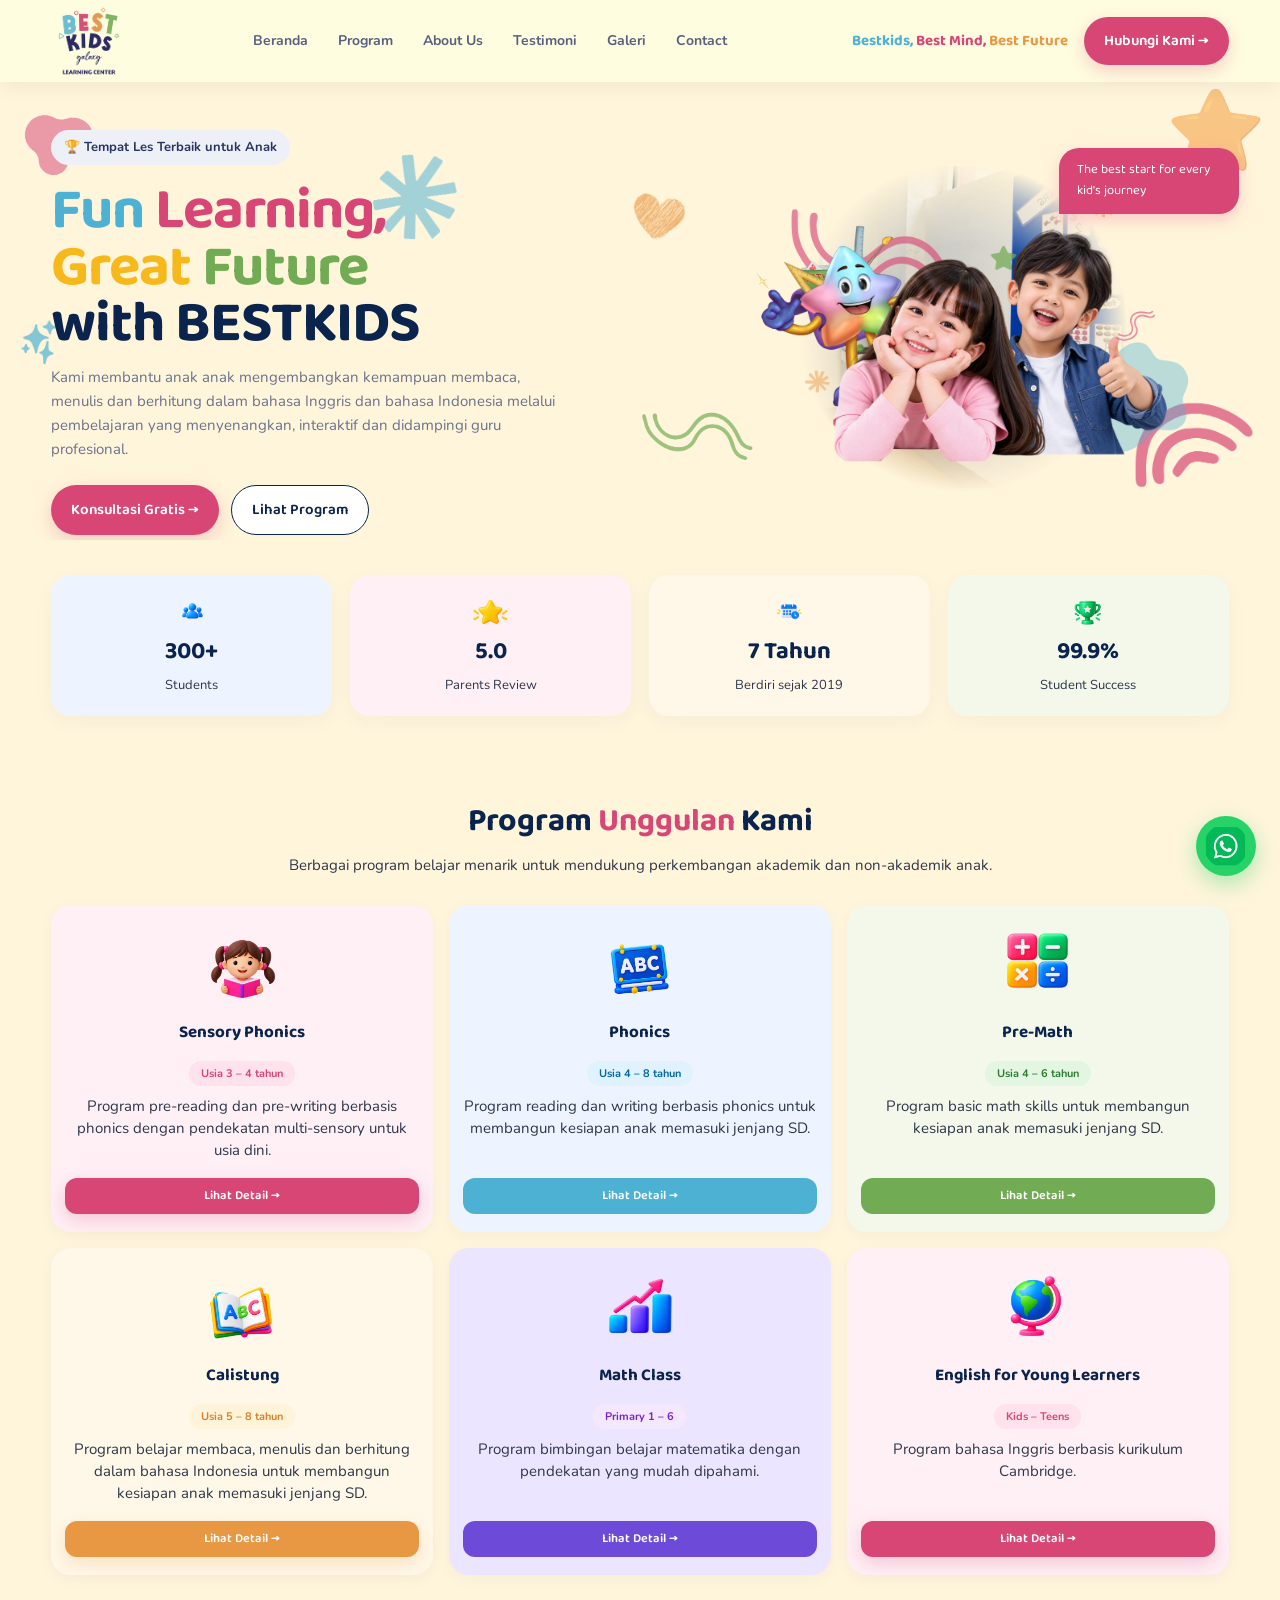
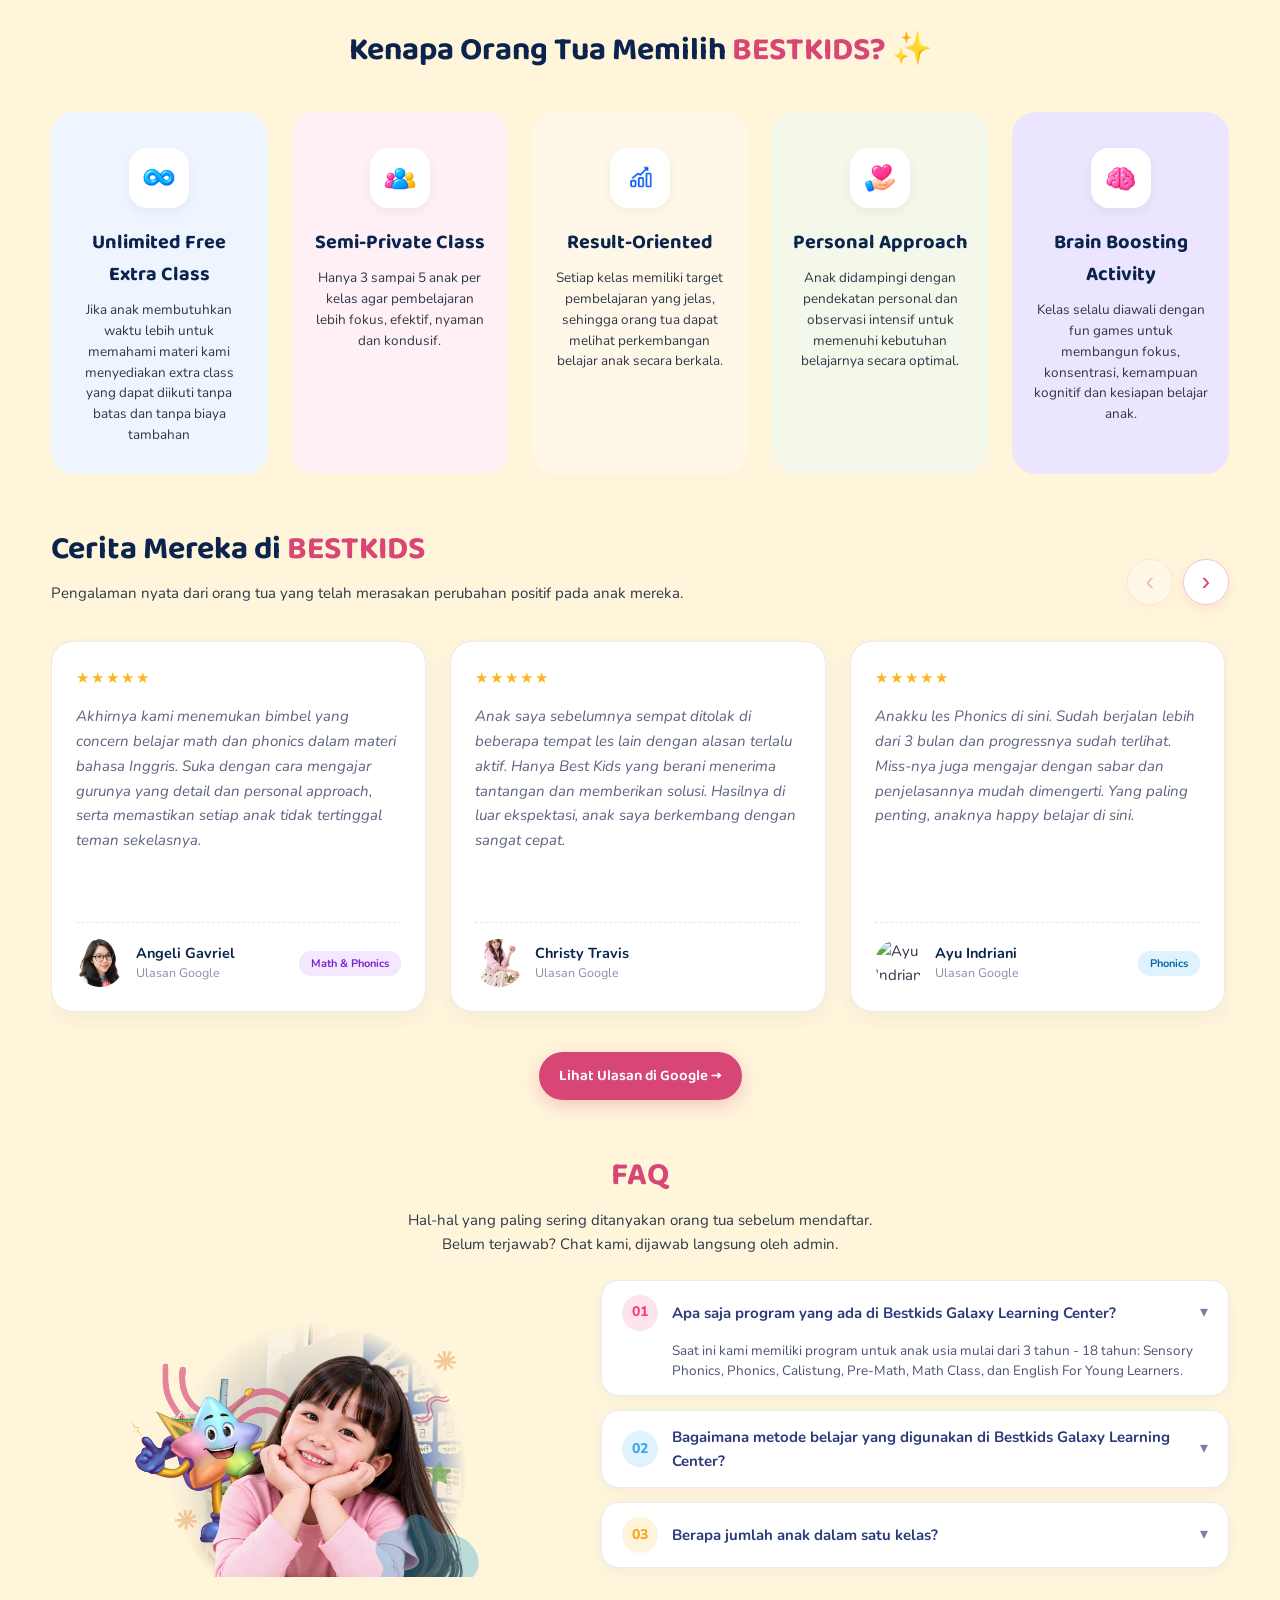
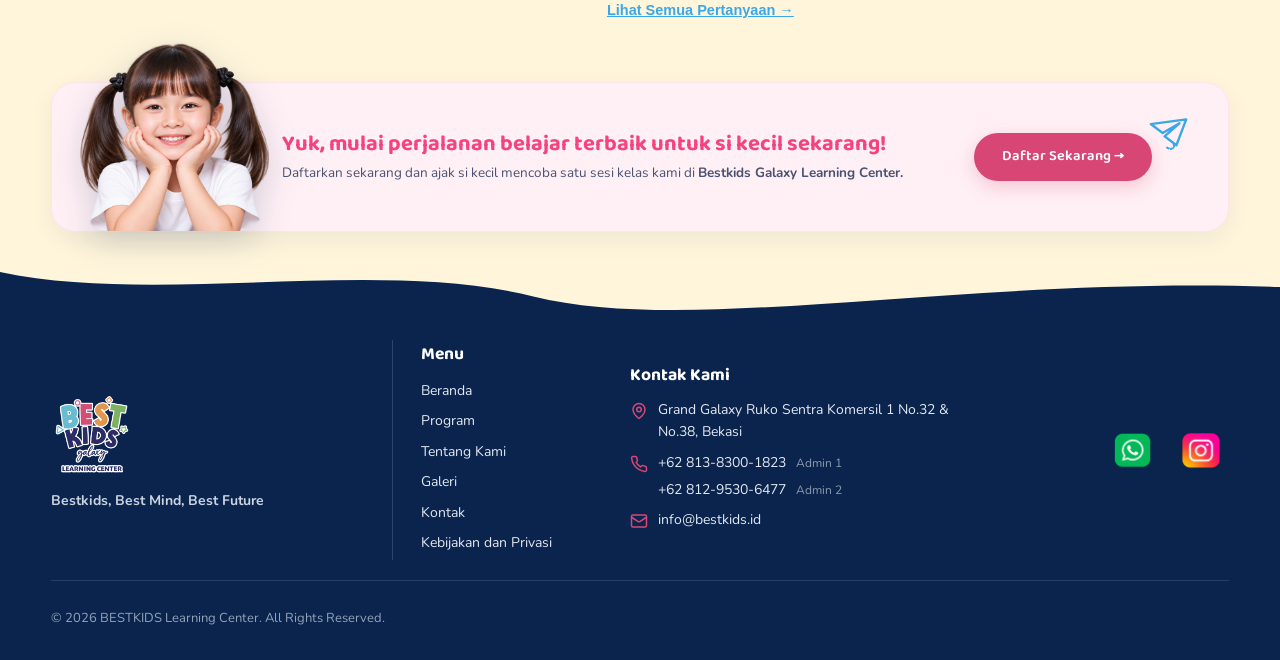
==== commit 68576645: "Memperbaiki kata dan susunannya" ====
--- a/index.html
+++ b/index.html
@@ -131,7 +131,7 @@
     <div class="container">
       <div class="section-header text-center">
         <h2> <span class="pink">FAQ</span> </h2>
-        <p class="faq-lead">Pertanyaan yang sering diajukan oleh orang tua.<br>Temukan jawaban untuk membantu Anda mengenal BESTKIDS lebih dekat.</p>
+        <p class="faq-lead">Hal-hal yang paling sering ditanyakan orang tua sebelum mendaftar.<br>Belum terjawab? Chat kami, dijawab langsung oleh admin.</p>
       </div>
 
       <div class="faq-wrapper">
@@ -157,7 +157,7 @@
         <!-- Konten Teks CTA -->
         <div class="cta-text">
           <h2>Yuk, mulai perjalanan belajar terbaik untuk si kecil sekarang!</h2>
-          <p>Daftarkan sekarang dan dapatkan pengalaman belajar berkualitas di <strong>Bestkids Galaxy Learning Center.</strong></p>
+          <p>Daftarkan sekarang dan ajak si kecil mencoba satu sesi kelas kami di <strong>Bestkids Galaxy Learning Center.</strong></p>
         </div>
 
         <!-- Tombol Aksinya & Ornamen Pesawat Kertas -->
--- a/css/base.css
+++ b/css/base.css
@@ -81,7 +81,7 @@
 }
 
 .section-sm {
-  padding: 40px 0;
+  padding: 25px 0;
 }
 
 /* 3. Menyesuaikan Grid 2, 3, dan 4 Kolom agar Menyebar Rapi di Layar Lebar */
--- a/css/beranda.css
+++ b/css/beranda.css
@@ -209,7 +209,7 @@
 }
 
 .program-col-card p {
-  font-size: 12px;
+  font-size: 15px;
   color: var(--muted);
   line-height: 1.45;
   margin: 10px 0 16px;
@@ -645,9 +645,78 @@
   margin: 0 auto;
 }
 
+/* ==========================================================================
+   RESPONSIF FAQ 768PX (H2 CENTER, GAMBAR KIRI & TEKS P KANAN)
+   ========================================================================== */
 @media (max-width: 768px) {
-  .faq-side-art img {
-    max-width: 280px !important; /* Dikecilkan lagi di HP */
+  /* 1. Atur container internal FAQ dengan CSS Grid */
+  #faq .container {
+    display: grid;
+    grid-template-areas:
+      "title title"
+      "art lead"
+      "list list";
+    grid-template-columns: auto 1fr;
+    align-items: center;
+    gap: 16px;
+  }
+
+  /* 2. Judul H2 Tetap di Atas & Rata Tengah */
+  #faq .section-header {
+    display: contents; /* Menguraikan elemen header ke grid container */
+  }
+
+  #faq .section-header h2 {
+    grid-area: title;
+    text-align: center !important;
+    margin-bottom: 8px !important;
+    font-size: 1.8rem;
+  }
+
+  /* 3. Teks Deskripsi P Berada di Sebelah Kanan Gambar */
+  #faq .faq-lead {
+    grid-area: lead;
+    text-align: left !important;
+    font-size: 0.85rem;
+    line-height: 1.35;
+    margin: 0;
+  }
+
+  /* 4. Gambar Diposisikan di Sebelah Kiri */
+  #faq .faq-wrapper {
+    display: contents; /* Menghilangkan pembatas wrapper agar gambar & list masuk grid */
+  }
+
+  #faq .faq-side-art {
+    grid-area: art;
+    display: flex;
+    justify-content: flex-start;
+  }
+
+  #faq .faq-side-art img {
+    width: 380px; /* Ukuran gambar yang pas disandingkan dengan teks P */
+    height: auto;
+    max-width: 100%;
+    margin: 0;
+  }
+
+  /* 5. List Accordion FAQ Membentang Penuh di Bawahnya */
+  #faq .faq-list {
+    grid-area: list;
+    width: 100%;
+    margin-top: 12px;
+  }
+}
+
+@media (max-width: 425px) {
+  #faq .faq-side-art img {
+    width: 180px; /* Gambar menyesuaikan lebar layar HP */
+  }
+}
+
+@media (max-width: 320px) {
+  #faq .faq-side-art img {
+    width: 150px; /* Gambar menyesuaikan lebar layar HP */
   }
 }
 
@@ -766,9 +835,10 @@
 }
 
 @media (max-width: 760px) {
-  .hero { padding: 35px 0 10px; }
-  .hero-grid { grid-template-columns: 1fr; text-align: center; }
-  .hero-kids { max-width: 360px; margin: 0 auto; }
+  .hero { padding: 25px 0 10px;overflow: visible; }
+  .hero-grid { grid-template-columns: 1fr; text-align: center; padding: 0 10px;}
+  .hero-art-side { width: 100%; display: flex; justify-content: center;}
+  .hero-kids { width: 100%; max-width: 520px !important; height: auto; margin: 0 auto; transform: scale(1.05); }
   .hero h1 { font-size: 46px; }
   .hero-subtitle { font-size: 26px; }
   .speech-bubble { position: static; margin: 0 auto 15px; }
@@ -779,10 +849,50 @@
   .home-stats-grid { grid-template-columns: 1fr; }
 }
 
-@media (max-width: 430px) {
-  .hero h1 { font-size: 40px; }
-  .hero-kids { max-width: 300px; }
-  .actions .btn { width: 100%; }
+/* ==========================================================================
+   FIX URUTAN HERO BANNER KHUSUS MOBILE (< 425PX)
+   ========================================================================== */
+@media (max-width: 425px) {
+  /* 1. Ubah container utama menjadi CSS Grid 1 Kolom */
+  .hero-grid {
+    display: grid !important;
+    grid-template-columns: 1fr !important;
+    text-align: center !important;
+    gap: 16px !important;
+  }
+
+  /* 2. Bongkar pembungkus .hero-text-side agar anak-anaknya sejajar dengan .hero-art-side */
+  .hero-text-side {
+    display: contents !important;
+  }
+
+  /* 3. Atur urutan tampilan secara presisi */
+  .hero-text-side .eyebrow { order: 1 !important; justify-self: center; }
+  .hero-text-side h1      { order: 2 !important; font-size: 36px !important; line-height: 1.05 !important; }
+  .hero-text-side p       { order: 3 !important; font-size: 13.5px !important; margin-bottom: 8px !important; }
+  
+  /* GAMBAR HERO (Posisi ke-4) */
+  .hero-art-side          { order: 4 !important; width: 100%!important; height: 150px; margin: 8px 0 !important; }
+  
+  /* TOMBOL ACTION (Posisi ke-5: Di bawah Gambar) */
+  .hero-text-side .actions {
+    order: 5 !important;
+    width: 100% !important;
+    display: flex !important;
+    flex-direction: column !important;
+    gap: 10px !important;
+  }
+
+  /* Rapikan tombol dan gambar */
+  .hero-text-side .actions .btn {
+    width: 100% !important;
+    box-sizing: border-box !important;
+  }
+
+  .hero-kids {
+    max-width: 350px !important;
+    margin: 0 auto !important;
+  }
 }
 
 /* ==========================================================================
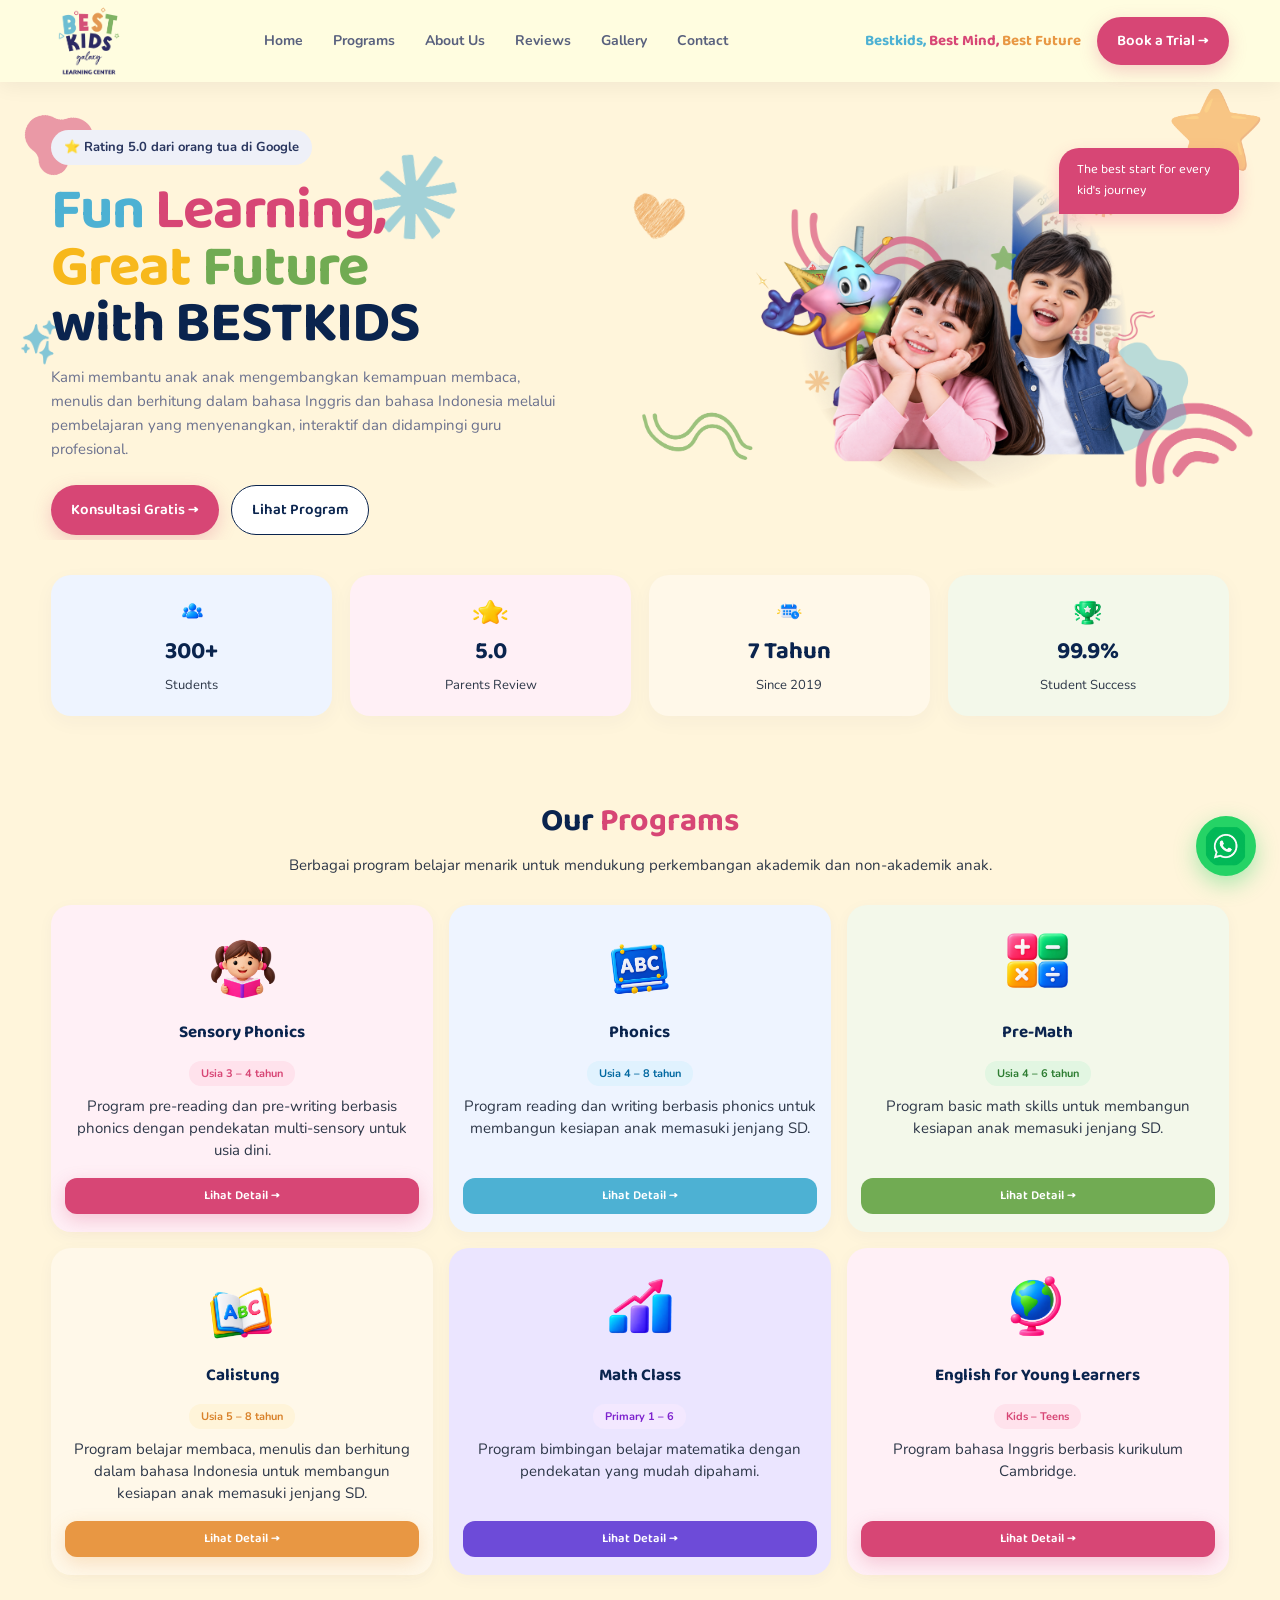
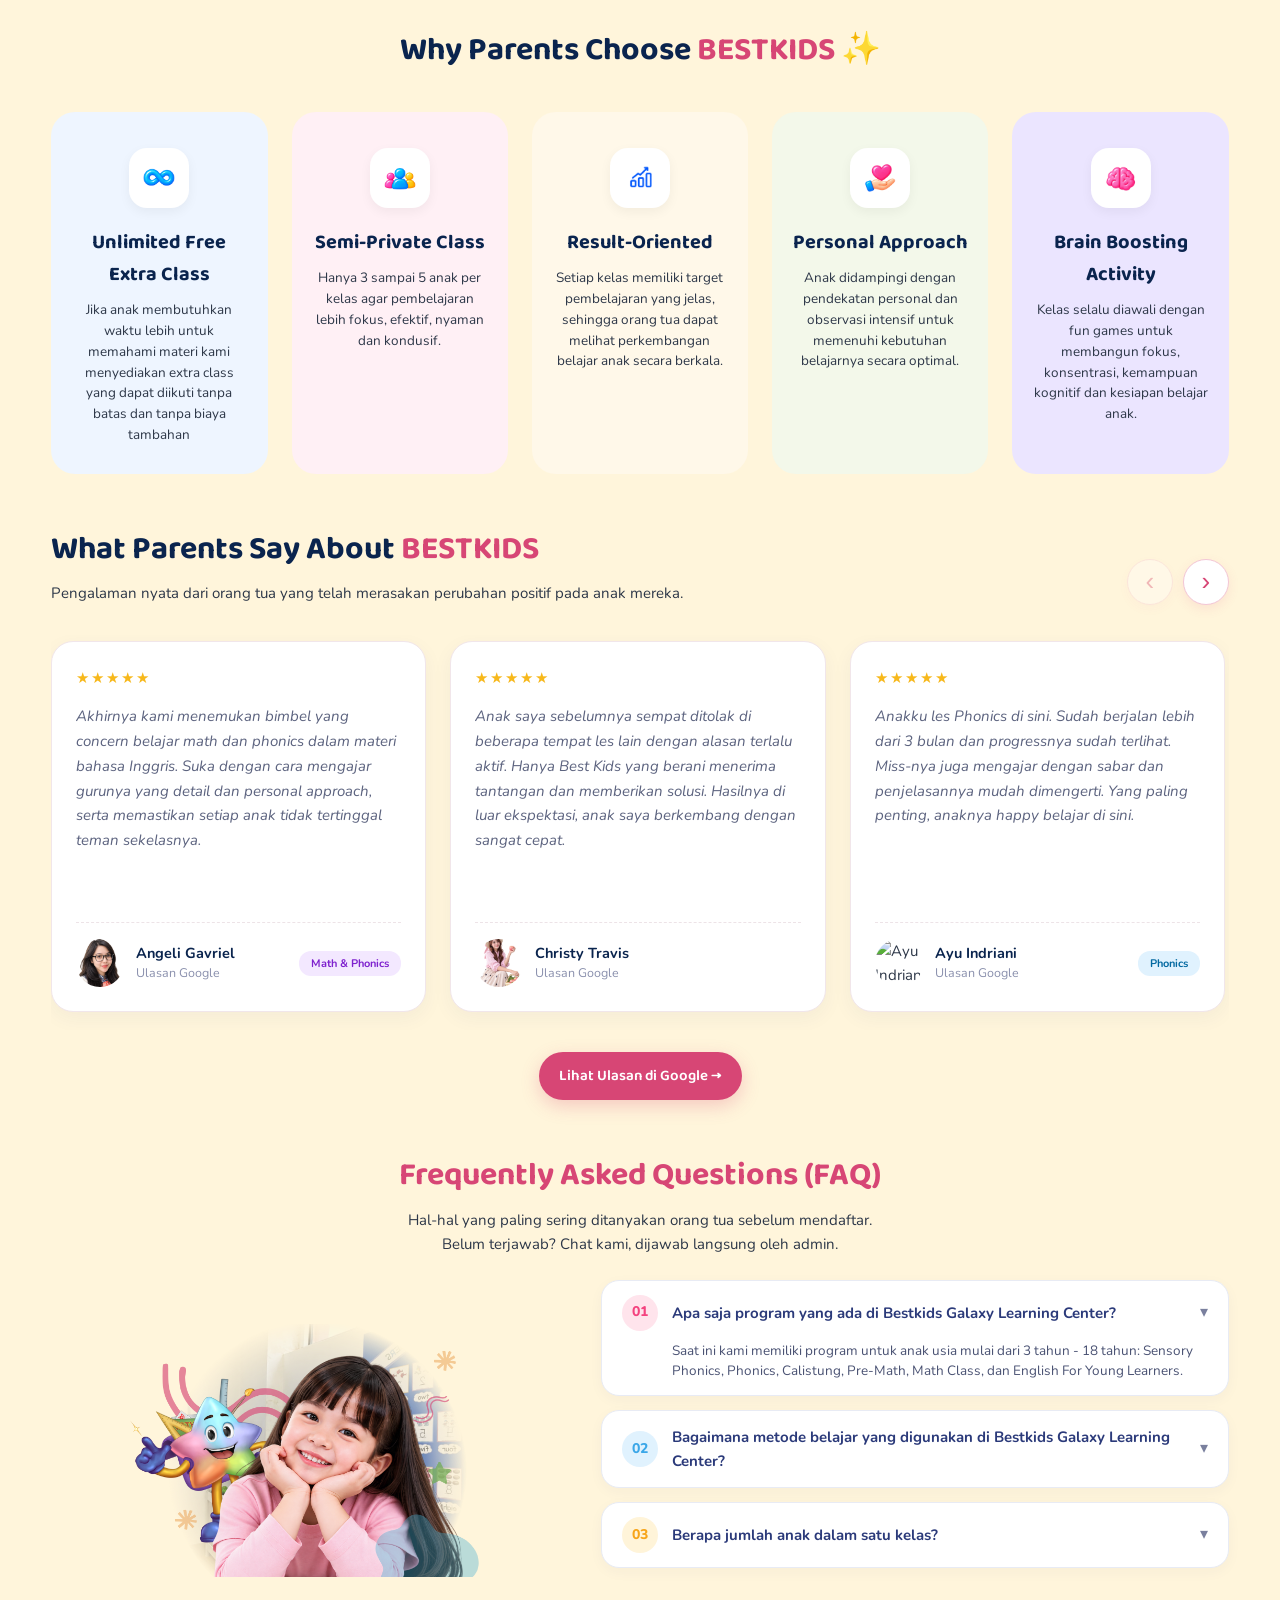
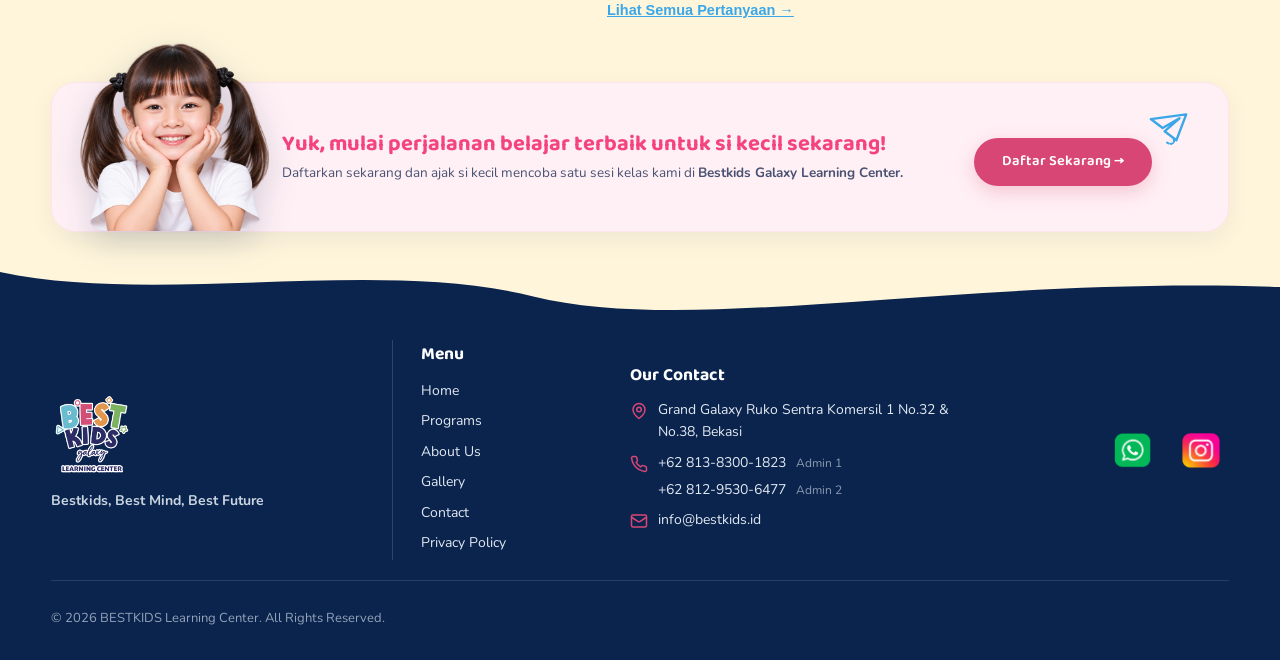
==== commit e0426be3: "mengubah sebagian besar header menjadi bahasa inggris" ====
--- a/index.html
+++ b/index.html
@@ -3,7 +3,7 @@
 <head>
   <meta charset="utf-8">
   <meta name="viewport" content="width=device-width, initial-scale=1">
-  <title>BESTKIDS — Belajar Seru, Prestasi Maju</title>
+  <title>BESTKIDS Galaxy Learning Center - Fun Learning, Great Future</title>
   <link rel="icon" type="image/png" href="assets\logo_footer.png">
   
   <link rel="preconnect" href="https://fonts.googleapis.com">
@@ -36,7 +36,7 @@
         </div>
       <div class="container hero-grid">
         <div class="hero-text-side">
-          <div class="eyebrow">🏆 Tempat Les Terbaik untuk Anak</div>
+          <div class="eyebrow">⭐ Rating 5.0 dari orang tua di Google</div>
           <h1><span class="blue">Fun</span> <span class="pink">Learning,</span><br><span class="yellow">Great</span> <span class="green">Future</span><br>with <span class="navy-title">BESTKIDS</span></h1>
           <p>Kami membantu anak anak mengembangkan kemampuan membaca, menulis dan berhitung dalam bahasa Inggris dan bahasa Indonesia melalui pembelajaran yang menyenangkan, interaktif dan didampingi guru profesional.</p>
           <div class="actions">
@@ -69,7 +69,7 @@
         <div class="home-stat-card bg-yellow">
           <img src="assets/kalender.png" alt="History Icon" class="stat-icon-img" style="height: 32px; margin: 0 auto 6px;">
           <strong>7 Tahun</strong>
-          <span>Berdiri sejak 2019</span>
+          <span>Since 2019</span>
         </div>
         <div class="home-stat-card bg-green">
           <img src="assets/success.png" alt="Success Icon" class="stat-icon-img" style="height: 32px; margin: 0 auto 6px;">
@@ -83,7 +83,7 @@
     <section class="section">
       <div class="container">
         <div class="section-header text-center">
-          <h2>Program <span class="pink">Unggulan</span> Kami</h2>
+          <h2>Our <span class="pink">Programs</span></h2>
           <p>Berbagai program belajar menarik untuk mendukung perkembangan akademik dan non-akademik anak.</p>
         </div>
 
@@ -94,7 +94,7 @@
     <!-- SECTION KENAPA MEMILIH BESTKIDS -->
     <section class="container section-sm">
       <div class="section-header text-center" style="margin-bottom: 36px;">
-        <h2 style="font-size: 32px;">Kenapa Orang Tua Memilih <span class="pink">BESTKIDS?</span> ✨</h2>
+        <h2 style="font-size: 32px;">Why Parents Choose <span class="pink">BESTKIDS</span> ✨</h2>
       </div>
 
       <div class="why-choose-grid" id="keunggulanGrid"></div>
@@ -105,7 +105,7 @@
   <div class="container">
     <div class="section-header-flex">
       <div>
-        <h2>Cerita Mereka di <span class="pink">BESTKIDS</span></h2>
+        <h2>What Parents Say About <span class="pink">BESTKIDS</span></h2>
         <p>Pengalaman nyata dari orang tua yang telah merasakan perubahan positif pada anak mereka.</p>
       </div>
       <div class="testi-nav">
@@ -130,7 +130,7 @@
   <section class="section" id="faq">
     <div class="container">
       <div class="section-header text-center">
-        <h2> <span class="pink">FAQ</span> </h2>
+        <h2> <span class="pink">Frequently Asked Questions (FAQ)</span> </h2>
         <p class="faq-lead">Hal-hal yang paling sering ditanyakan orang tua sebelum mendaftar.<br>Belum terjawab? Chat kami, dijawab langsung oleh admin.</p>
       </div>
 
--- a/css/components.css
+++ b/css/components.css
@@ -1,8 +1,5 @@
 /* ==========================================================================
    COMPONENTS — komponen yang dipakai di lebih dari satu halaman
-   ========================================================================== */
-/* ==========================================================================
-   PERLEBAR CONTAINER & RUANG HALAMAN (MORE WIDESCREEN & FILLING)
    ========================================================================== */
 .section-header.text-center {
   text-align: center;
@@ -130,6 +127,7 @@
   align-items: center;
   flex-shrink: 0;
   margin-right: 40px;        /* memberi ruang untuk pesawat kertas di kanannya */
+  padding-top: 10px;                /* agar tombol tidak terlalu menempel ke atas */
 }
 
 .paper-plane-icon {
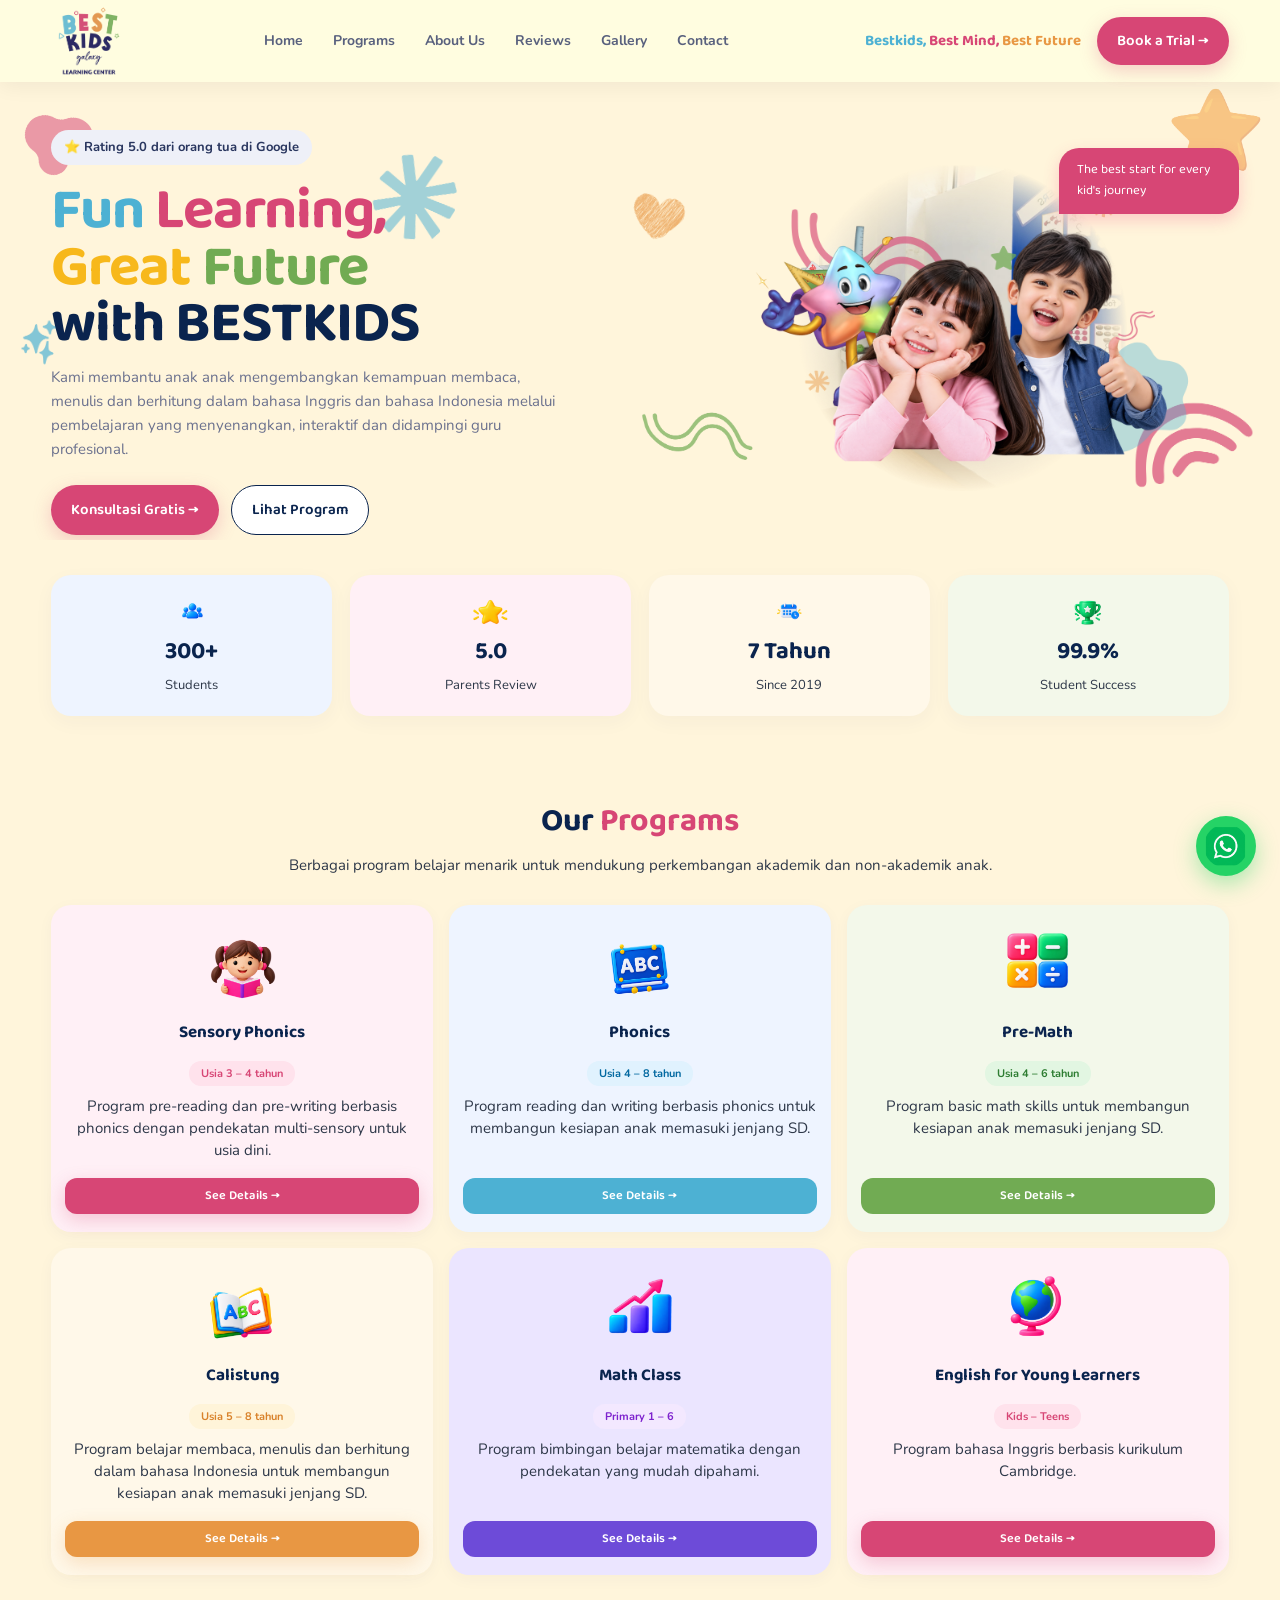
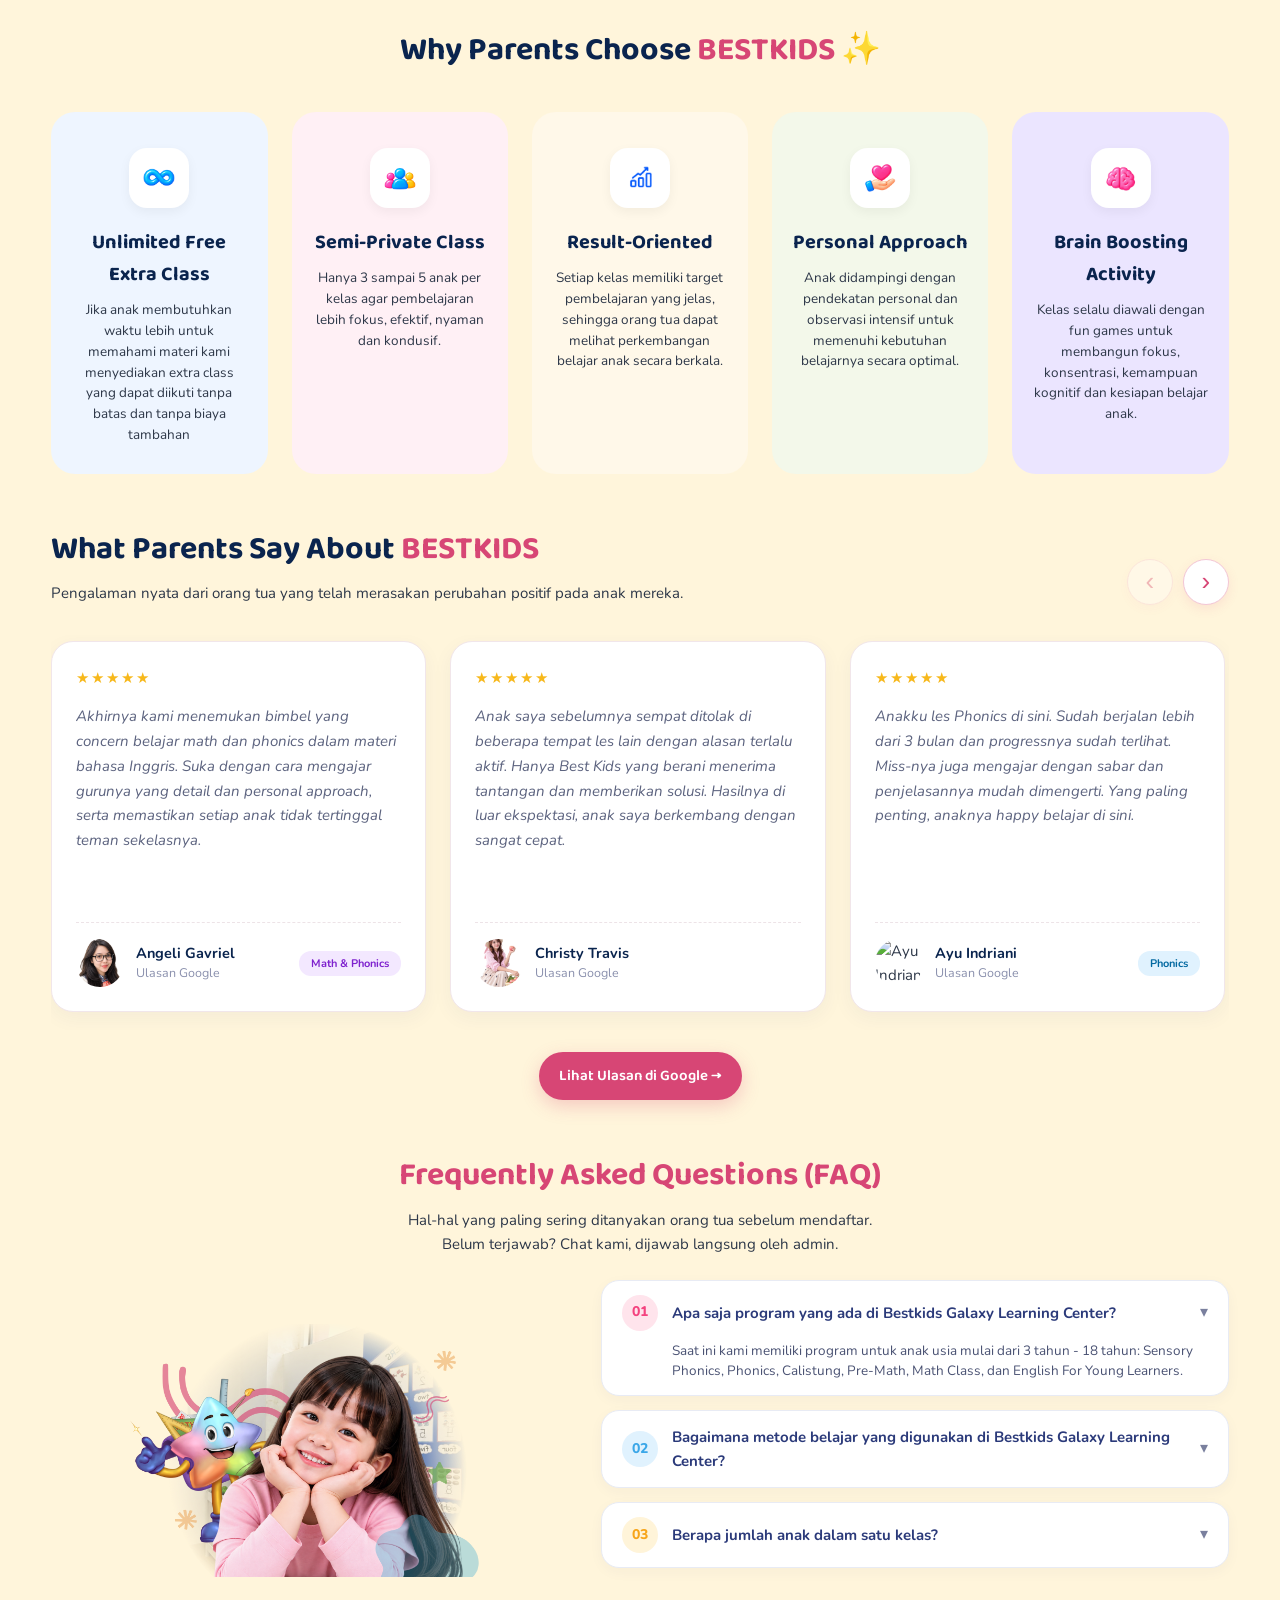
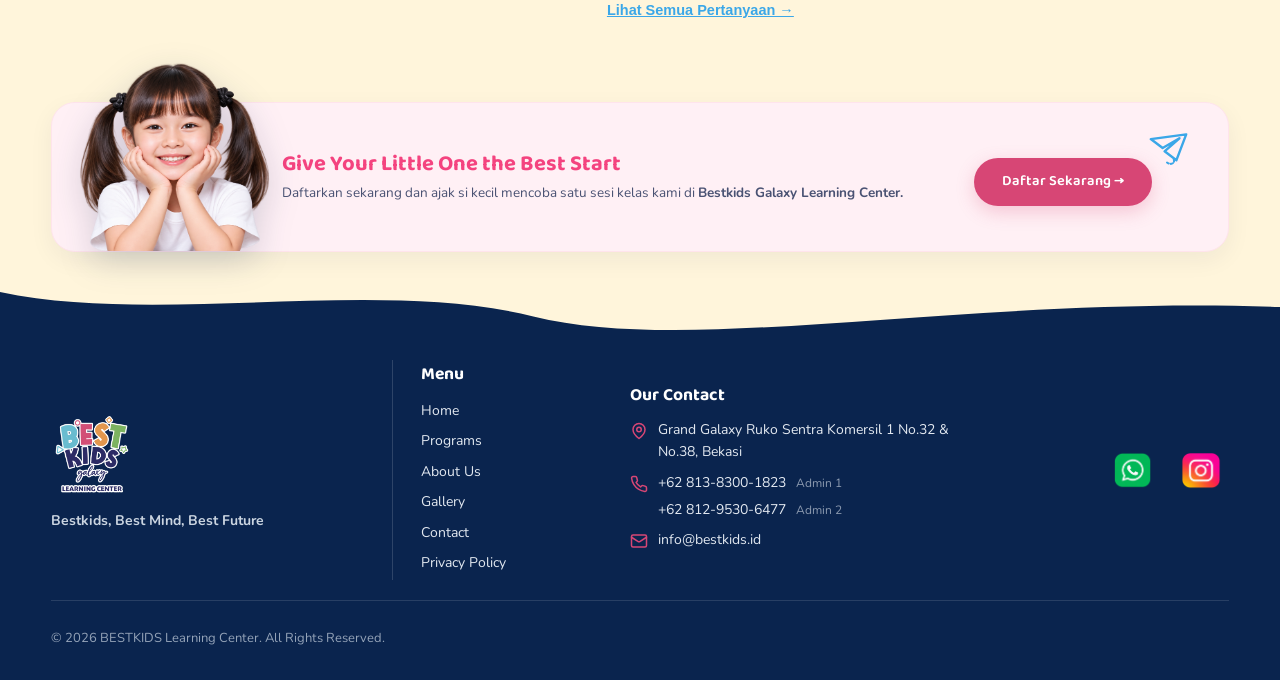
==== commit 96f7ce70: "memperbaiki gambar untuk setiap kelas dan melakukan finalisasi copywriting judul bahasa Inggris" ====
--- a/index.html
+++ b/index.html
@@ -156,7 +156,7 @@
         
         <!-- Konten Teks CTA -->
         <div class="cta-text">
-          <h2>Yuk, mulai perjalanan belajar terbaik untuk si kecil sekarang!</h2>
+          <h2>Give Your Little One the Best Start</h2>
           <p>Daftarkan sekarang dan ajak si kecil mencoba satu sesi kelas kami di <strong>Bestkids Galaxy Learning Center.</strong></p>
         </div>
 
--- a/css/components.css
+++ b/css/components.css
@@ -433,7 +433,7 @@
    ========================================================================== */
 /* Seksi pembungkus CTA Banner */
 .cta-section-wrapper {
-  padding-top: 10px !important;
+  padding-top: 30px !important;
   padding-bottom: 30px !important;
   margin-bottom: 0 !important;
 }
